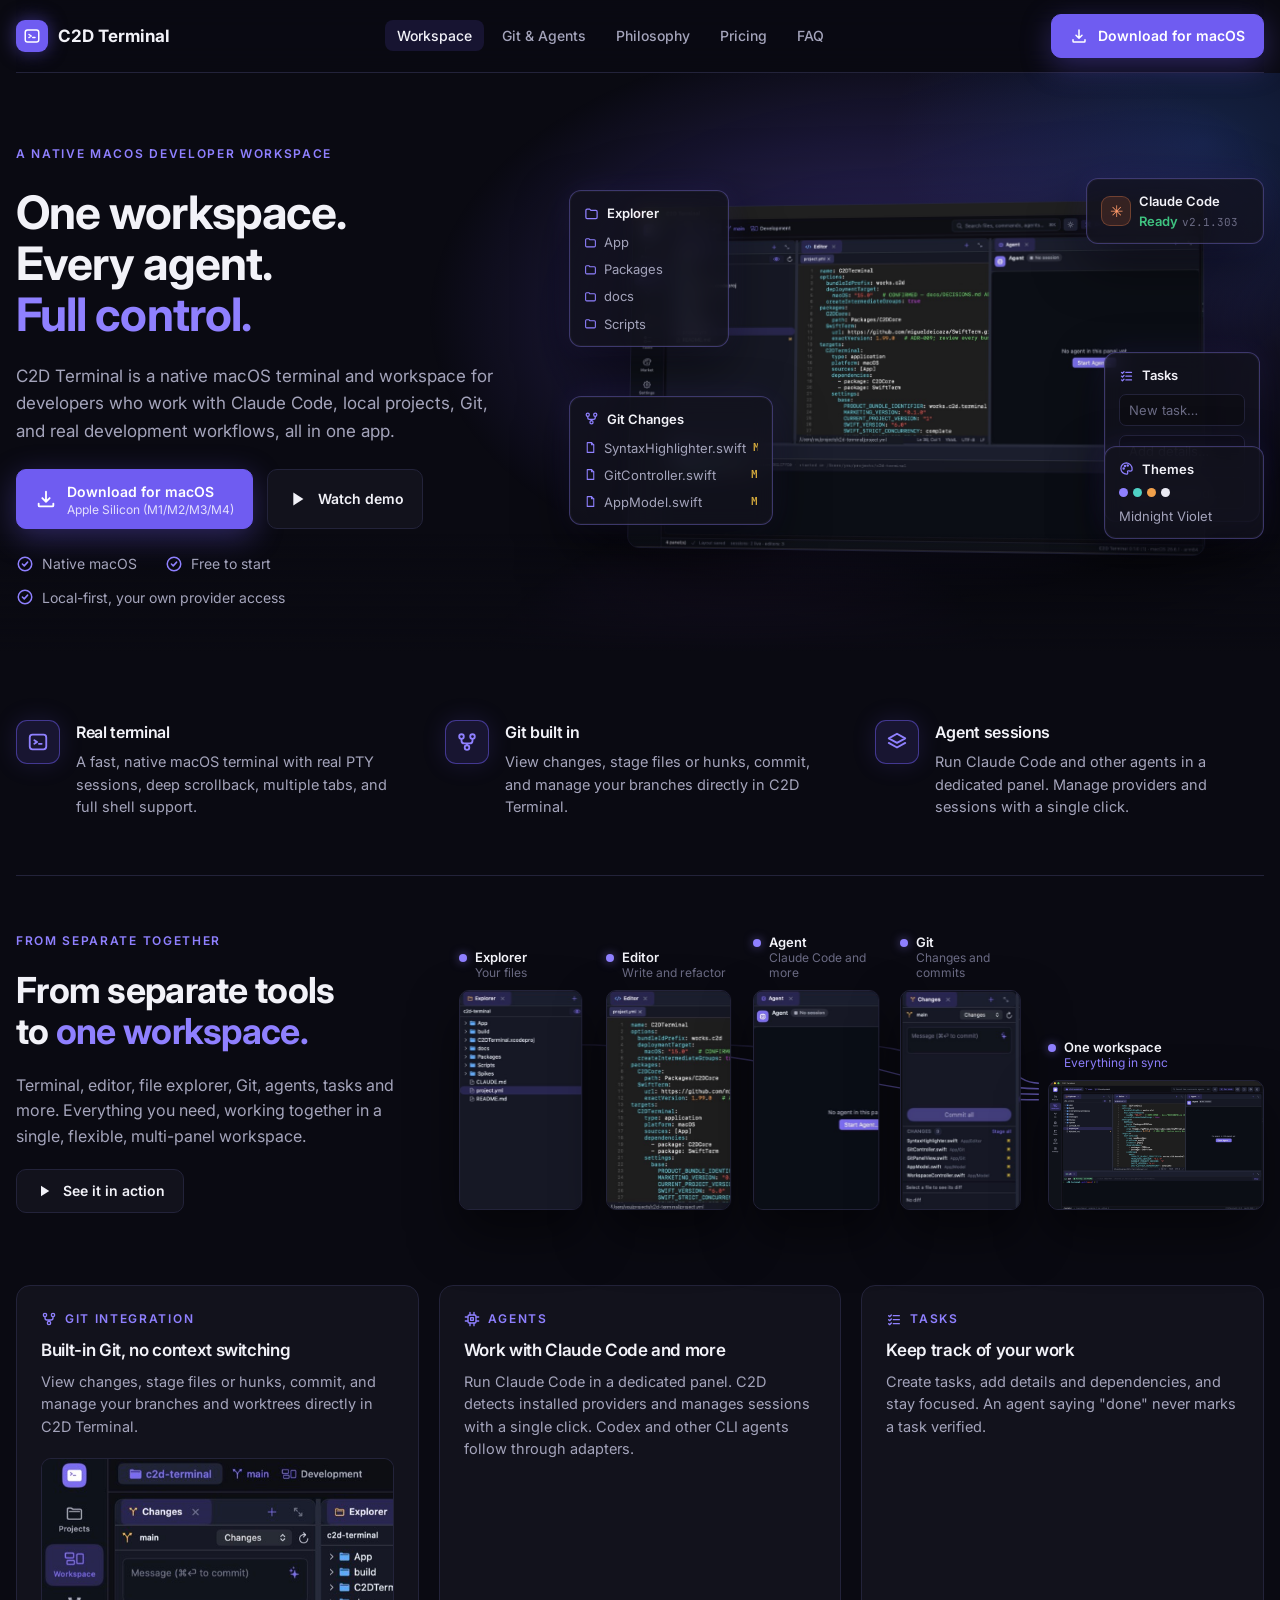
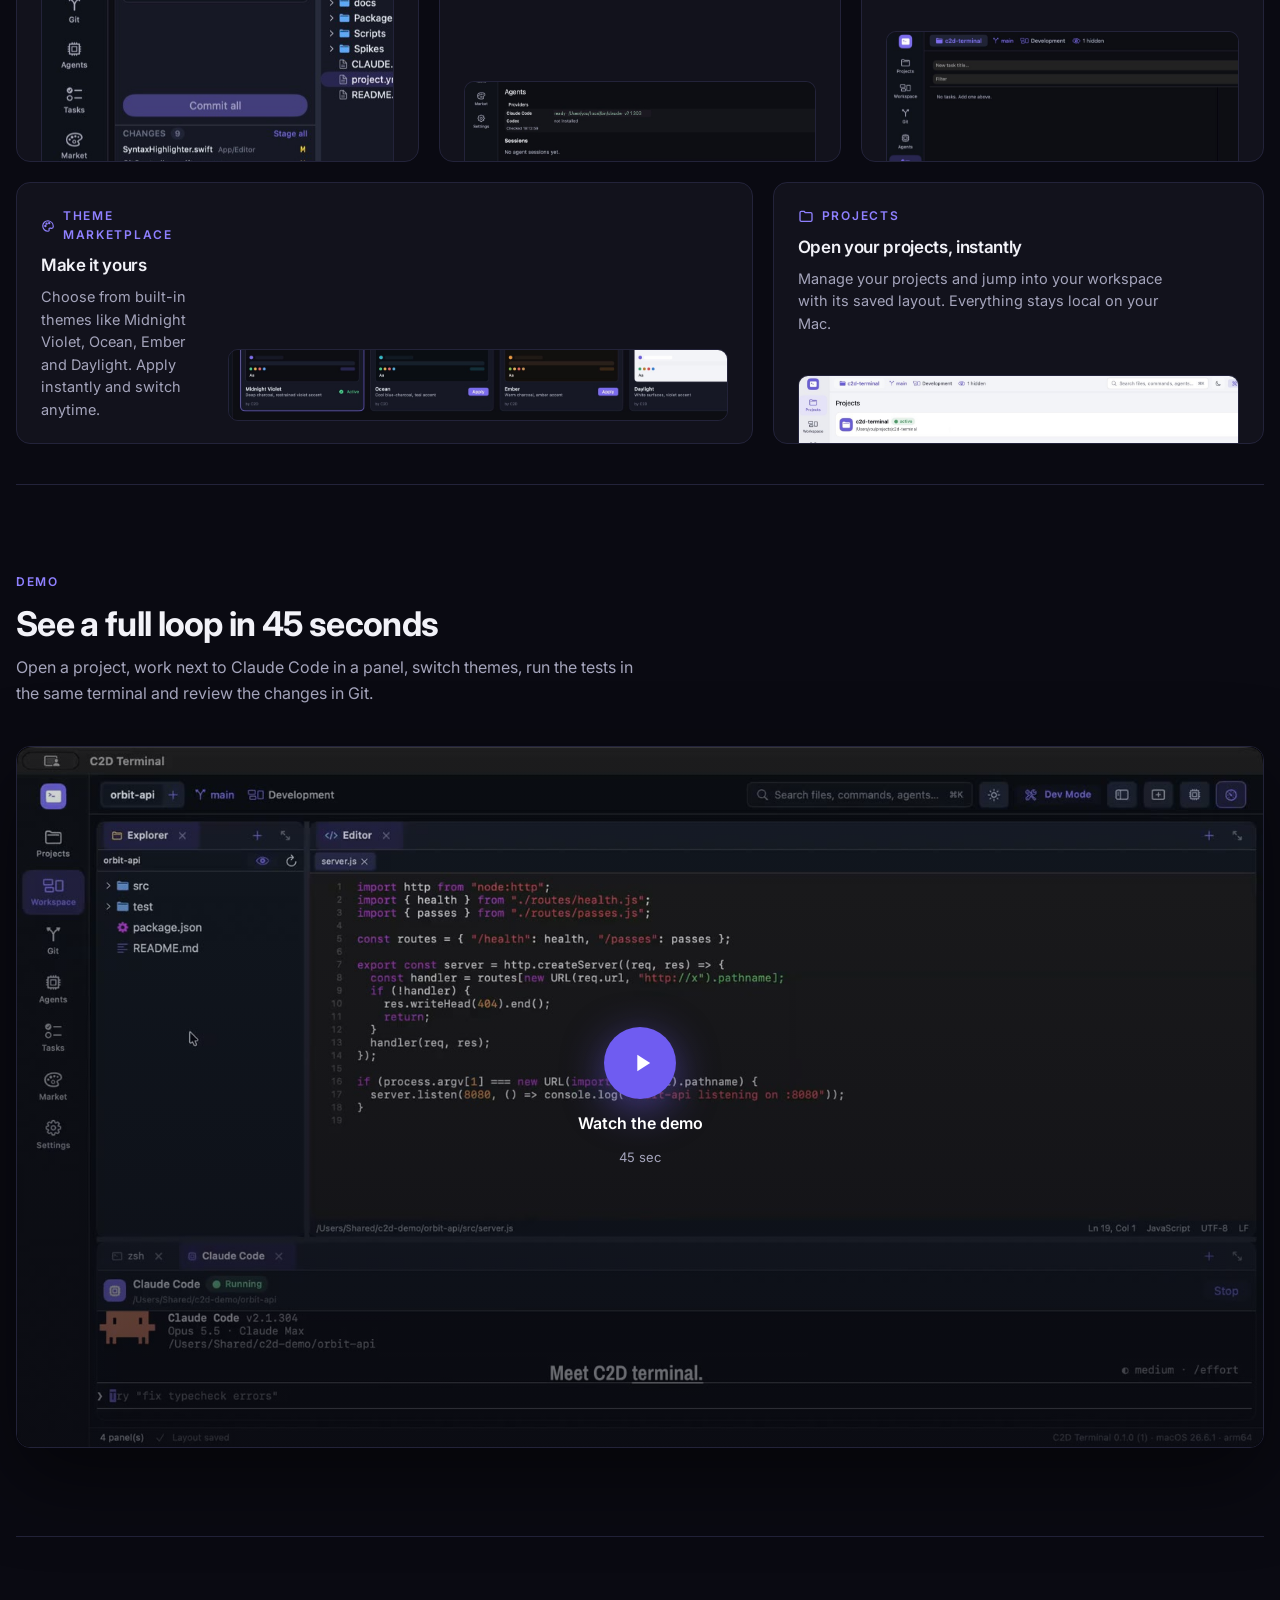
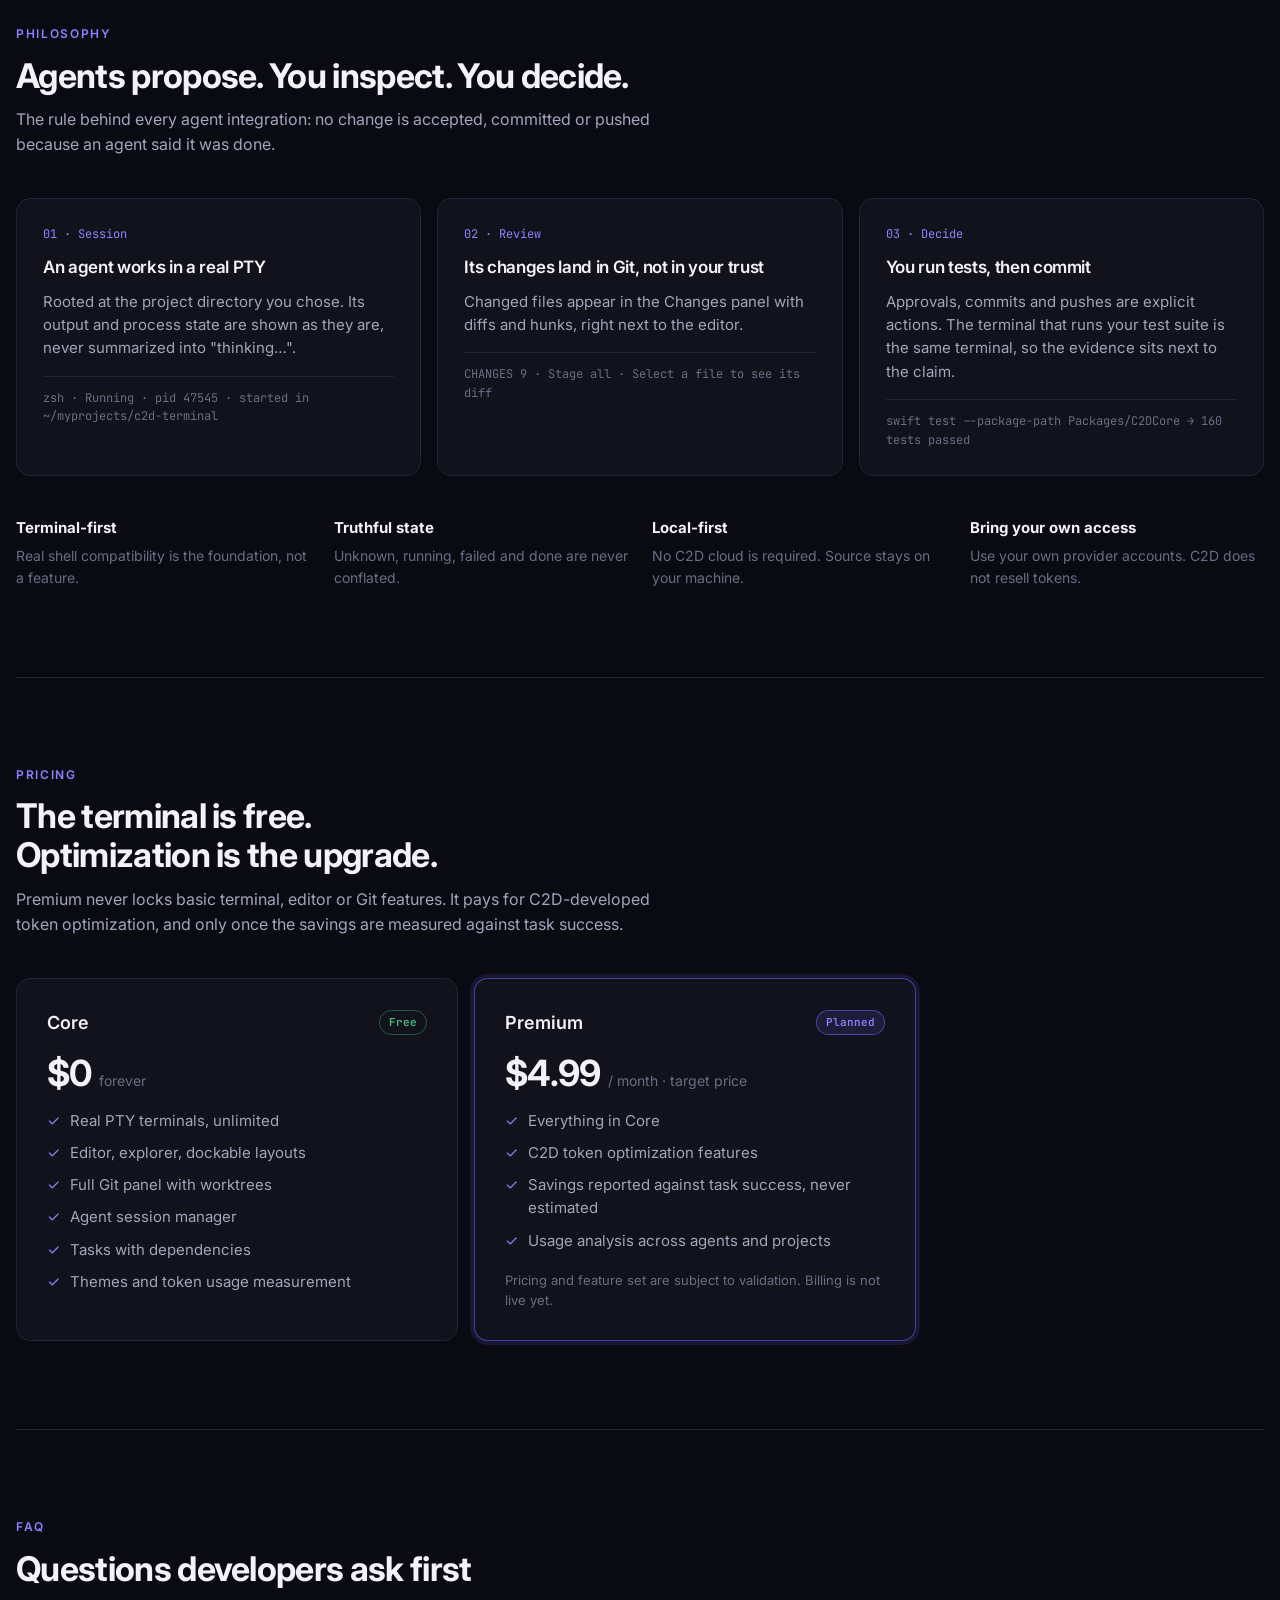
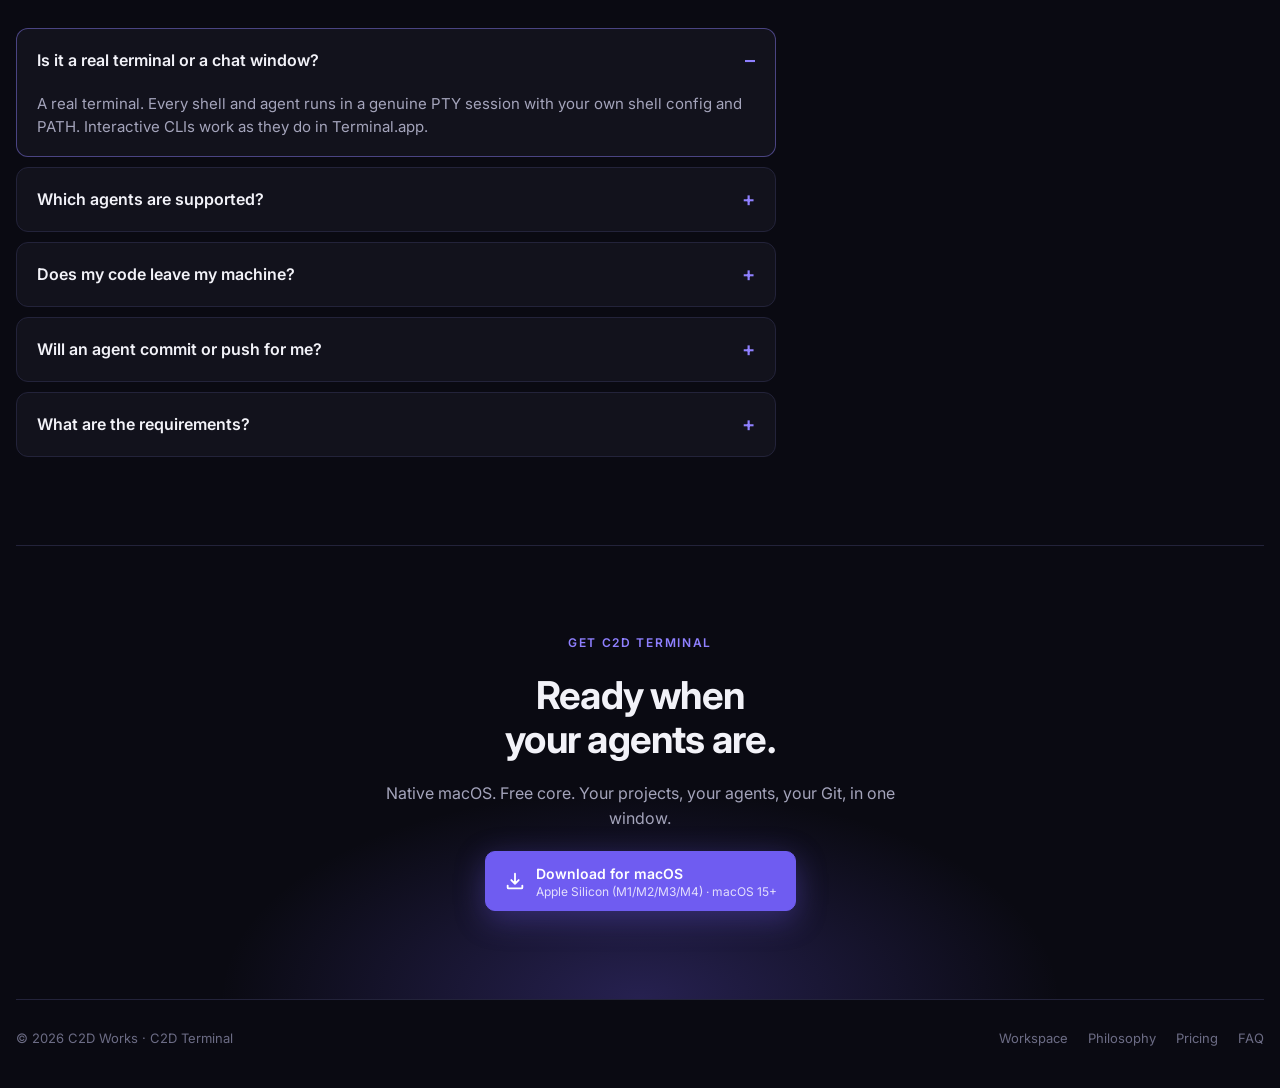
==== Website/index.html @ 659118f1 "feat(git): add VS Code-style change actions, file history and agent column floors - Git panel: colla" ====
<!doctype html>
<html lang="en">
<head>
<meta charset="utf-8">
<meta name="viewport" content="width=device-width,initial-scale=1,viewport-fit=cover">
<meta name="description" content="C2D Terminal is a native macOS terminal and workspace for developers who work with Claude Code, local projects and Git.">
<title>C2D Terminal — Native macOS workspace for Claude Code, Git and real terminals</title>
<link rel="stylesheet" href="https://fonts.googleapis.com/css2?family=Inter:wght@400;500;600;700;800&family=JetBrains+Mono:wght@400;500&display=swap">
<style>
/* Layout: 1280px container; hero = copy left / tilted app window right with floating real-UI panels joined by violet light wires; highlights; "separate tools → one workspace" converge strip; screenshot cards; demo; philosophy; pricing; FAQ. Single dark theme = the app's Midnight Violet. Motion: CSS only + tiny scroll/IO script, all behind prefers-reduced-motion. */
:root{
  --bg:#0a0a12;
  --bg-2:#101019;
  --card:#12121c;
  --line:#23233a;
  --fg:#f2f2f8;
  --fg-2:#a4a4bb;
  --fg-3:#6c6c85;
  --accent:#6f5cf1;
  --accent-2:#8f80ff;
  --accent-soft:rgba(111,92,241,.14);
  --glow:rgba(143,128,255,.55);
  --ok:#3fc380;
  --warn:#e2b53f;
  --font:"Inter","SF Pro Text","Helvetica Neue",Arial,sans-serif;
  --mono:"JetBrains Mono","SF Mono",Menlo,monospace;
  color-scheme:dark;
}
*{box-sizing:border-box}
html{scroll-behavior:smooth}
body{margin:0;background:var(--bg);color:var(--fg);font-family:var(--font);font-size:16px;line-height:1.55;-webkit-font-smoothing:antialiased;overflow-x:hidden}
.wrap{max-width:1280px;margin:0 auto;padding-left:max(16px,env(safe-area-inset-left,0px));padding-right:max(16px,env(safe-area-inset-right,0px))}
a{color:inherit;text-decoration:none}
a:focus-visible,button:focus-visible,summary:focus-visible{outline:2px solid var(--accent-2);outline-offset:3px}
h1,h2,h3{margin:0;text-wrap:balance;letter-spacing:-.02em}
p{margin:0}
img{max-width:100%;display:block;height:auto}
svg{display:block}
.eyebrow{font-size:12px;font-weight:600;letter-spacing:.14em;text-transform:uppercase;color:var(--accent-2)}
.btn{display:inline-flex;align-items:center;gap:10px;padding:10px 18px;border-radius:10px;font-weight:600;font-size:14px;border:1px solid var(--line);background:var(--card);color:var(--fg);cursor:pointer;font-family:inherit;transition:transform .18s ease,box-shadow .18s ease,background .18s ease,border-color .18s ease}
.btn:hover{transform:translateY(-1px);border-color:rgba(111,92,241,.5)}
.btn.primary{background:var(--accent);border-color:var(--accent);color:#fff;box-shadow:0 8px 30px rgba(111,92,241,.35)}
.btn.primary:hover{background:#7b69f5;box-shadow:0 12px 36px rgba(111,92,241,.5)}
.btn svg{width:18px;height:18px}
.btn small{display:block;font-weight:400;font-size:12px;opacity:.8;line-height:1.2}
.btn.big{padding:11px 18px;text-align:left}
.btn.big svg{width:22px;height:22px}

/* nav */
.nav{display:flex;align-items:center;justify-content:space-between;gap:24px;padding-block:14px;border-bottom:1px solid var(--line);position:sticky;top:env(safe-area-inset-top,0px);background:rgba(10,10,18,.78);backdrop-filter:blur(14px);z-index:5}
body::before{content:"";position:fixed;inset:0 0 auto;height:env(safe-area-inset-top,0px);z-index:10;background:var(--bg)}
.brand{display:flex;align-items:center;gap:10px;font-weight:700;font-size:17px}
.brand .mark{width:32px;height:32px;border-radius:9px;background:var(--accent);display:grid;place-items:center;color:#fff;box-shadow:0 0 18px rgba(111,92,241,.5)}
.brand .mark svg{width:18px;height:18px}
.nav ul{list-style:none;margin:0;padding:0;display:flex;gap:6px;color:var(--fg-2);font-size:14px;font-weight:500}
.nav ul a{padding:7px 12px;border-radius:8px;transition:color .18s,background .18s}
.nav ul a:hover{color:var(--fg)}
.nav ul a[aria-current="true"]{color:var(--fg);background:var(--accent-soft)}
@media (max-width:900px){.nav ul{display:none}}

/* hero */
.hero-bg{position:relative;overflow:hidden}
.hero-bg .glow{position:absolute;inset:-10% 0;pointer-events:none;will-change:transform;background:
  radial-gradient(720px 440px at 70% 42%,rgba(111,92,241,.42),transparent 65%),
  radial-gradient(520px 360px at 94% 18%,rgba(60,120,255,.22),transparent 60%),
  radial-gradient(460px 340px at 58% 98%,rgba(150,70,220,.22),transparent 60%)}
.hero-bg .ridge{position:absolute;left:0;right:0;bottom:-2px;height:140px;pointer-events:none;background:linear-gradient(180deg,transparent,var(--bg) 85%)}
.hero{position:relative;display:grid;grid-template-columns:5fr 7fr;gap:56px;align-items:center;padding-block:72px 64px}
.hero-copy{display:grid;gap:24px;min-width:0;position:relative;z-index:2}
.hero h1{font-weight:700;font-size:clamp(34px,3.6vw,52px);line-height:1.1}
.hero h1 span{color:var(--accent-2)}
.hero .lede{font-size:17px;color:var(--fg-2);max-width:50ch;line-height:1.6}
.cta{display:flex;flex-wrap:wrap;gap:14px;align-items:stretch}
.checks{display:flex;flex-wrap:wrap;gap:12px 28px;font-size:14px;color:var(--fg-2)}
.checks span{display:inline-flex;align-items:center;gap:8px}
.checks svg{width:18px;height:18px;color:var(--accent-2)}
.win{border:1px solid var(--line);border-radius:12px;overflow:hidden;background:var(--card);box-shadow:0 40px 100px rgba(0,0,0,.6),0 0 0 1px rgba(255,255,255,.03) inset}

/* hero stage: tilted window + floating panels + wires */
.stage{position:relative;min-width:0;perspective:1500px;padding:28px 64px 28px 52px}
.hero-win{position:relative;z-index:1;transform:rotateY(-7deg) rotateX(3deg);transform-origin:50% 50%;will-change:transform}
.wires{position:absolute;inset:0;width:100%;height:100%;z-index:0;pointer-events:none}
.wires path{fill:none;stroke:url(#wire);stroke-width:1.5;vector-effect:non-scaling-stroke;stroke-linecap:round;opacity:.9}
.wires .dash{stroke:#c9c0ff;stroke-dasharray:4 14;opacity:.9}
.wires circle{fill:var(--accent-2);filter:drop-shadow(0 0 6px var(--glow))}
.fp{position:absolute;z-index:3;border:1px solid rgba(143,128,255,.35);border-radius:12px;background:rgba(18,18,30,.78);backdrop-filter:blur(10px);box-shadow:0 20px 50px rgba(0,0,0,.5),0 0 0 1px rgba(255,255,255,.03) inset,0 0 30px rgba(111,92,241,.12);padding:12px 14px;display:grid;gap:9px;font-size:13px;color:var(--fg-2);min-width:0}
.fp .h{display:flex;align-items:center;gap:8px;color:var(--fg);font-weight:600;font-size:13px}
.fp .h svg{width:15px;height:15px;color:var(--accent-2)}
.fp ul{list-style:none;margin:0;padding:0;display:grid;gap:7px}
.fp li{display:flex;align-items:center;gap:7px;white-space:nowrap;overflow:hidden;text-overflow:ellipsis}
.fp li svg{width:13px;height:13px;color:var(--accent-2);flex:none}
.fp li b{margin-left:auto;color:var(--warn);font-weight:600;font-family:var(--mono);font-size:11px}
.fp .row{display:flex;gap:8px;align-items:center;flex-wrap:wrap}
.fp .ok{color:var(--ok);font-weight:600}
.fp .mono{font-family:var(--mono);font-size:11px;color:var(--fg-3)}
.fp .inp{border:1px solid var(--line);border-radius:7px;padding:5px 9px;color:var(--fg-3);background:rgba(10,10,18,.6)}
.fp .dots{display:flex;gap:5px}.fp .dots i{width:9px;height:9px;border-radius:50%;display:block}
.fp .logo{width:30px;height:30px;border-radius:9px;display:grid;place-items:center;background:rgba(255,120,60,.14);color:#ff9a6b;border:1px solid rgba(255,140,80,.3);font-size:16px}
.fp-explorer{left:0;top:16px;width:160px}
.fp-git{left:0;bottom:54px;width:204px}
.fp-claude{right:0;top:4px;width:178px}
.fp-tasks{right:4px;top:44%;width:156px}
.fp-themes{right:0;bottom:40px;width:160px}
@media (prefers-reduced-motion:no-preference){
  .fp{animation:float 7s ease-in-out infinite}
  .fp-git{animation-duration:8.5s;animation-delay:-2s}.fp-claude{animation-duration:7.5s;animation-delay:-1s}.fp-tasks{animation-duration:9s;animation-delay:-4s}.fp-themes{animation-duration:8s;animation-delay:-3s}
  @keyframes float{0%,100%{transform:translateY(0)}50%{transform:translateY(-7px)}}
  .wires .dash{animation:wire 2.6s linear infinite}
  @keyframes wire{to{stroke-dashoffset:-36}}
  .hero-copy>*{animation:up .6s ease both}.hero-copy>*:nth-child(2){animation-delay:.06s}.hero-copy>*:nth-child(3){animation-delay:.12s}.hero-copy>*:nth-child(4){animation-delay:.18s}.hero-copy>*:nth-child(5){animation-delay:.24s}
  .stage{animation:up .9s .15s ease both}
  @keyframes up{from{opacity:.001;transform:translateY(12px)}to{opacity:1;transform:none}}
}
@media (max-width:1100px){.fp,.wires{display:none}.stage{padding:0}.hero-win{transform:none}}
@media (max-width:960px){.hero{grid-template-columns:1fr;gap:36px}}

/* highlights */
.hl{display:grid;grid-template-columns:repeat(3,1fr);gap:40px;padding-block:48px 56px}
.hl>div{display:grid;grid-template-columns:44px 1fr;gap:16px;align-items:start;min-width:0}
.hl .ic{width:44px;height:44px;border-radius:11px;border:1px solid rgba(111,92,241,.5);background:var(--accent-soft);display:grid;place-items:center;color:var(--accent-2);box-shadow:0 0 24px rgba(111,92,241,.15)}
.hl .ic svg{width:22px;height:22px}
.hl h3{font-size:16px;font-weight:600;margin-bottom:6px}
.hl p{color:var(--fg-2);font-size:14.5px}
@media (max-width:860px){.hl{grid-template-columns:1fr}}

/* converge: separate tools → one workspace */
.conv{position:relative;display:grid;grid-template-columns:4fr 8fr;gap:40px;align-items:center;padding-block:56px 72px;border-top:1px solid var(--line)}
.conv .copy{display:grid;gap:20px;min-width:0}
.conv h2{font-weight:700;font-size:clamp(26px,2.8vw,36px);line-height:1.15}
.conv h2 span{color:var(--accent-2)}
.conv .copy p{color:var(--fg-2);font-size:16px;max-width:44ch;line-height:1.6}
.converge{position:relative;display:grid;grid-template-columns:repeat(4,1fr) 1.7fr;gap:20px;align-items:end;perspective:1400px;min-width:0}
.converge .cw{position:absolute;inset:0;width:100%;height:100%;z-index:0;pointer-events:none}
.converge .cw path{fill:none;stroke:url(#wire2);stroke-width:1.5;vector-effect:non-scaling-stroke;opacity:.7}
.pane{position:relative;z-index:1;display:grid;gap:10px;min-width:0}
.pane .lbl{display:flex;gap:8px;align-items:flex-start;font-size:13px;font-weight:600;line-height:1.25}
.pane .lbl i{width:8px;height:8px;border-radius:50%;background:var(--accent-2);box-shadow:0 0 10px var(--glow);margin-top:5px;flex:none}
.pane .lbl small{display:block;color:var(--fg-3);font-weight:400;font-size:12px}
.pane .img{height:220px;border:1px solid var(--line);border-radius:10px;overflow:hidden;background:var(--bg-2);transform:rotateY(18deg) translateZ(0);transform-origin:left center;box-shadow:0 24px 50px rgba(0,0,0,.5);transition:transform .35s ease,border-color .35s ease}
.pane:nth-child(2) .img{transform:rotateY(14deg)}.pane:nth-child(3) .img{transform:rotateY(10deg)}.pane:nth-child(4) .img{transform:rotateY(6deg)}
.pane:hover .img{transform:rotateY(0);border-color:rgba(143,128,255,.6)}
.pane img{width:100%;height:100%;object-fit:cover;object-position:left top}
.pane.full{z-index:1}
.pane.full .img{height:auto;transform:none;aspect-ratio:1600/962}
.pane.full .lbl{color:var(--fg)}.pane.full .lbl small{color:var(--accent-2)}
@media (max-width:1100px){.converge{grid-template-columns:repeat(2,1fr)}.pane.full{grid-column:1/-1}.pane .img{transform:none}.pane:nth-child(n) .img{transform:none}.converge .cw{display:none}}
@media (max-width:960px){.conv{grid-template-columns:1fr}}

/* cards */
.cards{display:grid;grid-template-columns:repeat(3,1fr);gap:20px}
.cards.two{grid-template-columns:3fr 2fr;margin-top:20px}
.card{border:1px solid var(--line);border-radius:14px;background:var(--card);padding:24px 24px 0;display:grid;grid-template-rows:auto 1fr;gap:20px;overflow:hidden;min-width:0;transition:transform .25s ease,border-color .25s ease,box-shadow .25s ease}
.card:hover{transform:translateY(-4px);border-color:rgba(143,128,255,.55);box-shadow:0 24px 60px rgba(0,0,0,.45),0 0 0 1px rgba(111,92,241,.2),0 0 40px rgba(111,92,241,.12)}
.card .top{display:grid;gap:8px}
.card .eyebrow{display:flex;align-items:center;gap:8px}
.card .eyebrow svg{width:16px;height:16px}
.card h3{font-size:17px;font-weight:600}
.card p{color:var(--fg-2);font-size:14.5px;max-width:44ch}
.card .img{border:1px solid var(--line);border-bottom:0;border-radius:10px 10px 0 0;overflow:hidden;background:var(--bg-2);align-self:end}
.card .img img{width:100%;transition:transform .4s cubic-bezier(.2,.7,.2,1);transform-origin:center top}
.card:hover .img img{transform:scale(1.05)}
.card.themes{grid-template-columns:1fr 3fr;grid-template-rows:auto;align-items:center;padding-bottom:22px}
.card.themes .img{border-bottom:1px solid var(--line);border-radius:10px}
@media (max-width:960px){.cards,.cards.two{grid-template-columns:1fr}.card.themes{grid-template-columns:1fr}}

section{padding-block:40px}
.sec{padding-block:88px;border-top:1px solid var(--line)}
.head{display:grid;gap:12px;max-width:640px;margin-bottom:40px}
.head h2{font-weight:700;font-size:clamp(26px,2.8vw,34px);line-height:1.15}
.head p{color:var(--fg-2);font-size:16px;line-height:1.6}

/* demo */
.demo{position:relative;border-radius:14px;overflow:hidden;border:1px solid var(--line);background:#000;aspect-ratio:16/9;max-width:100%;box-shadow:0 30px 80px rgba(0,0,0,.5)}
.demo video{width:100%;height:100%;object-fit:cover;display:block}
.demo .play{position:absolute;inset:0;display:grid;place-content:center;justify-items:center;gap:12px;background:linear-gradient(180deg,rgba(10,10,18,.15),rgba(10,10,18,.65));color:#fff;font-weight:600;cursor:default}
.demo .play i{width:72px;height:72px;border-radius:50%;background:var(--accent);display:grid;place-items:center;box-shadow:0 10px 40px rgba(111,92,241,.5);transition:transform .2s}
.demo .play:hover i{transform:scale(1.06)}
.demo .play svg{width:28px;height:28px;margin-left:4px}
.demo .play[hidden]{display:none}
.demo .play small{font-weight:400;color:var(--fg-2);font-size:13px}

/* philosophy */
.flow{display:grid;grid-template-columns:repeat(3,1fr);gap:16px}
.step{border:1px solid var(--line);border-radius:14px;background:var(--card);padding:26px;display:grid;gap:10px;align-content:start;transition:transform .25s ease,border-color .25s ease}
.step:hover{transform:translateY(-3px);border-color:rgba(143,128,255,.5)}
.step .no{font-family:var(--mono);font-size:12px;color:var(--accent-2)}
.step h3{font-size:17px;font-weight:600}
.step p{color:var(--fg-2);font-size:15px}
.step code{font-family:var(--mono);font-size:12px;color:var(--fg-3);white-space:normal;border-top:1px solid var(--line);padding-top:12px;margin-top:6px}
@media (max-width:860px){.flow{grid-template-columns:1fr}}
.principles{display:grid;grid-template-columns:repeat(4,1fr);gap:24px;margin-top:40px}
.principles div{display:grid;gap:6px}
.principles b{font-size:15px}
.principles p{color:var(--fg-3);font-size:14px}
@media (max-width:860px){.principles{grid-template-columns:repeat(2,1fr)}}

/* pricing */
.plans{display:grid;grid-template-columns:1fr 1fr;gap:16px;max-width:900px}
.plan{border:1px solid var(--line);border-radius:14px;padding:30px;display:grid;gap:18px;align-content:start;background:var(--card);transition:transform .25s ease,box-shadow .25s ease,border-color .25s ease}
.plan:hover{transform:translateY(-4px);border-color:rgba(143,128,255,.55)}
.plan.premium{border-color:rgba(111,92,241,.6);box-shadow:0 0 0 4px var(--accent-soft)}
.plan .name{display:flex;justify-content:space-between;align-items:center;font-weight:600;font-size:18px}
.pill{font-family:var(--mono);font-size:11px;padding:3px 9px;border-radius:999px;border:1px solid var(--line);color:var(--fg-2)}
.pill.ok{color:var(--ok);border-color:rgba(63,195,128,.4)}
.pill.acc{color:var(--accent-2);border-color:rgba(111,92,241,.6);background:var(--accent-soft)}
.plan .price{font-weight:700;font-size:36px;line-height:1;letter-spacing:-.02em}
.plan .price small{font-weight:400;font-size:14px;color:var(--fg-3);letter-spacing:0}
.plan ul{margin:0;padding:0;list-style:none;display:grid;gap:9px;color:var(--fg-2);font-size:15px}
.plan li{display:flex;gap:10px}.plan li::before{content:"✓";color:var(--accent-2);flex:none}
.plan .fine{font-size:13px;color:var(--fg-3)}
@media (max-width:680px){.plans{grid-template-columns:1fr}}

/* faq */
.faq{max-width:760px;display:grid;gap:10px}
details{border:1px solid var(--line);border-radius:12px;background:var(--card);padding:0 20px;transition:border-color .2s}
details[open],details:hover{border-color:rgba(143,128,255,.45)}
summary{cursor:pointer;list-style:none;padding-block:16px;font-weight:600;display:flex;justify-content:space-between;gap:16px;align-items:center}
summary::-webkit-details-marker{display:none}
summary::after{content:"+";color:var(--accent-2);font-size:20px;flex:none}
details[open] summary::after{content:"–"}
details p{color:var(--fg-2);padding-bottom:18px;font-size:15px}

/* final + footer */
.final{position:relative;padding-block:88px;border-top:1px solid var(--line);display:grid;gap:20px;justify-items:center;text-align:center;overflow:hidden}
.final::before{content:"";position:absolute;inset:0;pointer-events:none;background:radial-gradient(600px 300px at 50% 100%,rgba(111,92,241,.28),transparent 70%)}
.final>*{position:relative}
.final h2{font-weight:700;font-size:clamp(28px,3vw,40px);line-height:1.15;max-width:18ch}
.final p{color:var(--fg-2);max-width:54ch}
footer{border-top:1px solid var(--line);padding-block:28px 40px;display:flex;flex-wrap:wrap;gap:12px 32px;justify-content:space-between;color:var(--fg-3);font-size:13px}
footer ul{list-style:none;margin:0;padding:0;display:flex;gap:20px}

/* scroll reveal (applied by script only when motion is allowed and the element starts below the fold) */
.pre{opacity:0;transform:translateY(18px)}
.in{opacity:1;transform:none;transition:opacity .7s ease,transform .7s cubic-bezier(.2,.7,.2,1)}
</style>
</head>
<body>

<svg width="0" height="0" style="position:absolute" aria-hidden="true">
  <defs>
    <linearGradient id="wire" x1="0" y1="0" x2="1" y2="0"><stop offset="0" stop-color="#8f80ff" stop-opacity="0"/><stop offset=".5" stop-color="#8f80ff"/><stop offset="1" stop-color="#5ac8ff" stop-opacity=".6"/></linearGradient>
    <linearGradient id="wire2" x1="0" y1="0" x2="1" y2="0"><stop offset="0" stop-color="#8f80ff" stop-opacity=".1"/><stop offset="1" stop-color="#8f80ff"/></linearGradient>
  </defs>
  <symbol id="i-term" viewBox="0 0 24 24" fill="none" stroke="currentColor" stroke-width="2" stroke-linecap="round" stroke-linejoin="round"><rect x="3" y="4" width="18" height="16" rx="3"/><path d="m8 10 3 2-3 2M13 14h3"/></symbol>
  <symbol id="i-dl" viewBox="0 0 24 24" fill="none" stroke="currentColor" stroke-width="2" stroke-linecap="round" stroke-linejoin="round"><path d="M12 4v11m0 0 4-4m-4 4-4-4M4 17v2a1 1 0 0 0 1 1h14a1 1 0 0 0 1-1v-2"/></symbol>
  <symbol id="i-play" viewBox="0 0 24 24" fill="currentColor"><path d="M8 5v14l11-7z"/></symbol>
  <symbol id="i-check" viewBox="0 0 24 24" fill="none" stroke="currentColor" stroke-width="2" stroke-linecap="round" stroke-linejoin="round"><circle cx="12" cy="12" r="9"/><path d="m8.5 12 2.5 2.5 4.5-5"/></symbol>
  <symbol id="i-layers" viewBox="0 0 24 24" fill="none" stroke="currentColor" stroke-width="2" stroke-linecap="round" stroke-linejoin="round"><path d="m12 3 9 5-9 5-9-5z"/><path d="m3 13 9 5 9-5"/></symbol>
  <symbol id="i-lock" viewBox="0 0 24 24" fill="none" stroke="currentColor" stroke-width="2" stroke-linecap="round" stroke-linejoin="round"><rect x="5" y="11" width="14" height="10" rx="2"/><path d="M8 11V8a4 4 0 0 1 8 0v3"/></symbol>
  <symbol id="i-git" viewBox="0 0 24 24" fill="none" stroke="currentColor" stroke-width="2" stroke-linecap="round" stroke-linejoin="round"><circle cx="6" cy="6" r="2.5"/><circle cx="18" cy="6" r="2.5"/><circle cx="12" cy="18" r="2.5"/><path d="M6 8.5v2a3 3 0 0 0 3 3h6a3 3 0 0 0 3-3v-2M12 13.5v2"/></symbol>
  <symbol id="i-cpu" viewBox="0 0 24 24" fill="none" stroke="currentColor" stroke-width="2" stroke-linecap="round" stroke-linejoin="round"><rect x="6" y="6" width="12" height="12" rx="2"/><rect x="10" y="10" width="4" height="4"/><path d="M9 2v4M15 2v4M9 18v4M15 18v4M2 9h4M2 15h4M18 9h4M18 15h4"/></symbol>
  <symbol id="i-task" viewBox="0 0 24 24" fill="none" stroke="currentColor" stroke-width="2" stroke-linecap="round" stroke-linejoin="round"><path d="m4 7 1.5 1.5L8 6M4 13l1.5 1.5L8 12M4 19l1.5 1.5L8 18M11 7h9M11 13h9M11 19h9"/></symbol>
  <symbol id="i-palette" viewBox="0 0 24 24" fill="none" stroke="currentColor" stroke-width="2" stroke-linecap="round" stroke-linejoin="round"><path d="M12 3a9 9 0 0 0 0 18c1.5 0 2-1 2-2s-1-2 0-3 2 0 4 0a3 3 0 0 0 3-3 10 10 0 0 0-9-10z"/><circle cx="7.5" cy="12" r="1"/><circle cx="9.5" cy="8" r="1"/><circle cx="14" cy="7" r="1"/></symbol>
  <symbol id="i-folder" viewBox="0 0 24 24" fill="none" stroke="currentColor" stroke-width="2" stroke-linecap="round" stroke-linejoin="round"><path d="M3 7a2 2 0 0 1 2-2h4l2 2h8a2 2 0 0 1 2 2v9a2 2 0 0 1-2 2H5a2 2 0 0 1-2-2z"/></symbol>
  <symbol id="i-file" viewBox="0 0 24 24" fill="none" stroke="currentColor" stroke-width="2" stroke-linecap="round" stroke-linejoin="round"><path d="M6 3h8l4 4v14H6z"/><path d="M14 3v4h4"/></symbol>
</svg>

<div class="wrap">
<nav class="nav">
  <a class="brand" href="#top"><span class="mark"><svg><use href="#i-term"/></svg></span>C2D Terminal</a>
  <ul id="menu">
    <li><a href="#workspace">Workspace</a></li>
    <li><a href="#git">Git &amp; Agents</a></li>
    <li><a href="#philosophy">Philosophy</a></li>
    <li><a href="#pricing">Pricing</a></li>
    <li><a href="#faq">FAQ</a></li>
  </ul>
  <a class="btn primary" href="#download"><svg><use href="#i-dl"/></svg>Download for macOS</a>
</nav>
</div>

<div class="hero-bg" id="top">
<div class="glow" id="glow"></div>
<div class="wrap">
<header class="hero">
  <div class="hero-copy">
    <span class="eyebrow">A native macOS developer workspace</span>
    <h1>One workspace.<br>Every agent.<br><span>Full control.</span></h1>
    <p class="lede">C2D Terminal is a native macOS terminal and workspace for developers who work with Claude Code, local projects, Git, and real development workflows, all in one app.</p>
    <div class="cta">
      <a class="btn primary big" href="#download"><svg><use href="#i-dl"/></svg><span>Download for macOS<small>Apple Silicon (M1/M2/M3/M4)</small></span></a>
      <a class="btn big" href="#demo"><svg><use href="#i-play"/></svg>Watch demo</a>
    </div>
    <div class="checks">
      <span><svg><use href="#i-check"/></svg>Native macOS</span>
      <span><svg><use href="#i-check"/></svg>Free to start</span>
      <span><svg><use href="#i-check"/></svg>Local-first, your own provider access</span>
    </div>
  </div>

  <div class="stage" id="workspace">
    <svg class="wires" viewBox="0 0 100 100" preserveAspectRatio="none" aria-hidden="true">
      <path d="M14 22 C 20 26, 24 30, 30 34"/><path class="dash" d="M14 22 C 20 26, 24 30, 30 34"/>
      <path d="M16 78 C 22 74, 26 70, 32 66"/><path class="dash" d="M16 78 C 22 74, 26 70, 32 66"/>
      <path d="M70 30 C 76 26, 80 22, 86 18"/><path class="dash" d="M70 30 C 76 26, 80 22, 86 18"/>
      <path d="M72 52 C 78 52, 82 52, 88 52"/><path class="dash" d="M72 52 C 78 52, 82 52, 88 52"/>
      <path d="M70 72 C 76 76, 80 80, 86 84"/><path class="dash" d="M70 72 C 76 76, 80 80, 86 84"/>
      <circle cx="30" cy="34" r=".6"/><circle cx="32" cy="66" r=".6"/><circle cx="70" cy="30" r=".6"/><circle cx="72" cy="52" r=".6"/><circle cx="70" cy="72" r=".6"/>
    </svg>
    <div class="win hero-win" id="hero-win"><img src="shots/shot1.jpg" width="1600" height="962" alt="C2D Terminal workspace: navigation rail, Explorer, Editor, Agent panel and a running zsh terminal"></div>

    <div class="fp fp-explorer" aria-hidden="true"><div class="h"><svg><use href="#i-folder"/></svg>Explorer</div><ul><li><svg><use href="#i-folder"/></svg>App</li><li><svg><use href="#i-folder"/></svg>Packages</li><li><svg><use href="#i-folder"/></svg>docs</li><li><svg><use href="#i-folder"/></svg>Scripts</li></ul></div>
    <div class="fp fp-git" aria-hidden="true"><div class="h"><svg><use href="#i-git"/></svg>Git Changes</div><ul><li><svg><use href="#i-file"/></svg>SyntaxHighlighter.swift<b>M</b></li><li><svg><use href="#i-file"/></svg>GitController.swift<b>M</b></li><li><svg><use href="#i-file"/></svg>AppModel.swift<b>M</b></li></ul></div>
    <div class="fp fp-claude" aria-hidden="true"><div class="row"><span class="logo">✳</span><div><div class="h">Claude Code</div><div><span class="ok">Ready</span> <span class="mono">v2.1.303</span></div></div></div></div>
    <div class="fp fp-tasks" aria-hidden="true"><div class="h"><svg><use href="#i-task"/></svg>Tasks</div><div class="inp">New task…</div><div class="inp">Add details…</div><div class="inp">Stay focused…</div></div>
    <div class="fp fp-themes" aria-hidden="true"><div class="h"><svg><use href="#i-palette"/></svg>Themes</div><div class="dots"><i style="background:#8f80ff"></i><i style="background:#4fd1c5"></i><i style="background:#f0a04b"></i><i style="background:#e9e9f2"></i></div><div>Midnight Violet</div></div>
  </div>
</header>
</div>
<div class="ridge"></div>
</div>

<div class="wrap">
<div class="hl">
  <div class="rv"><span class="ic"><svg><use href="#i-term"/></svg></span><div><h3>Real terminal</h3><p>A fast, native macOS terminal with real PTY sessions, deep scrollback, multiple tabs, and full shell support.</p></div></div>
  <div class="rv"><span class="ic"><svg><use href="#i-git"/></svg></span><div><h3>Git built in</h3><p>View changes, stage files or hunks, commit, and manage your branches directly in C2D Terminal.</p></div></div>
  <div class="rv"><span class="ic"><svg><use href="#i-layers"/></svg></span><div><h3>Agent sessions</h3><p>Run Claude Code and other agents in a dedicated panel. Manage providers and sessions with a single click.</p></div></div>
</div>

<section class="conv" id="one">
  <div class="copy rv">
    <span class="eyebrow">From separate together</span>
    <h2>From separate tools to <span>one workspace.</span></h2>
    <p>Terminal, editor, file explorer, Git, agents, tasks and more. Everything you need, working together in a single, flexible, multi-panel workspace.</p>
    <div class="cta"><a class="btn" href="#demo"><svg><use href="#i-play"/></svg>See it in action</a></div>
  </div>
  <div class="converge rv">
    <svg class="cw" viewBox="0 0 100 100" preserveAspectRatio="none" aria-hidden="true">
      <path d="M12 40 C 40 40, 50 60, 72 60"/><path d="M30 40 C 50 40, 55 58, 72 58"/><path d="M48 40 C 60 40, 62 56, 72 56"/><path d="M62 40 C 68 40, 68 54, 72 54"/>
    </svg>
    <div class="pane"><div class="lbl"><i></i><span>Explorer<small>Your files</small></span></div><div class="img"><img src="shots/p-explorer.jpg" width="370" height="565" alt="Explorer panel with the project tree"></div></div>
    <div class="pane"><div class="lbl"><i></i><span>Editor<small>Write and refactor</small></span></div><div class="img"><img src="shots/p-editor.jpg" width="538" height="565" alt="Editor panel showing project.yml"></div></div>
    <div class="pane"><div class="lbl"><i></i><span>Agent<small>Claude Code and more</small></span></div><div class="img"><img src="shots/p-agent.jpg" width="565" height="565" alt="Agent panel with Start Agent button"></div></div>
    <div class="pane"><div class="lbl"><i></i><span>Git<small>Changes and commits</small></span></div><div class="img"><img src="shots/p-git.jpg" width="300" height="560" alt="Changes panel with nine modified files"></div></div>
    <div class="pane full"><div class="lbl"><i></i><span>One workspace<small>Everything in sync</small></span></div><div class="img win"><img src="shots/shot1.jpg" width="1600" height="962" alt="The full C2D Terminal workspace with all panels docked"></div></div>
  </div>
</section>

<section id="git" style="padding-top:0">
<div class="cards">
  <div class="card rv">
    <div class="top"><span class="eyebrow"><svg><use href="#i-git"/></svg>Git integration</span><h3>Built-in Git, no context switching</h3><p>View changes, stage files or hunks, commit, and manage your branches and worktrees directly in C2D Terminal.</p></div>
    <div class="img"><img src="shots/card-git.jpg" width="500" height="430" alt="Changes panel with a commit message field, Commit all button and the list of modified files"></div>
  </div>
  <div class="card rv">
    <div class="top"><span class="eyebrow"><svg><use href="#i-cpu"/></svg>Agents</span><h3>Work with Claude Code and more</h3><p>Run Claude Code in a dedicated panel. C2D detects installed providers and manages sessions with a single click. Codex and other CLI agents follow through adapters.</p></div>
    <div class="img"><img src="shots/card-agents.jpg" width="1000" height="225" alt="Agents screen: Claude Code ready with path and version, Codex not installed, no sessions yet"></div>
  </div>
  <div class="card rv">
    <div class="top"><span class="eyebrow"><svg><use href="#i-task"/></svg>Tasks</span><h3>Keep track of your work</h3><p>Create tasks, add details and dependencies, and stay focused. An agent saying "done" never marks a task verified.</p></div>
    <div class="img"><img src="shots/card-tasks.jpg" width="900" height="330" alt="Tasks screen with new task field, filter and empty list"></div>
  </div>
</div>
<div class="cards two">
  <div class="card themes rv">
    <div class="top"><span class="eyebrow"><svg><use href="#i-palette"/></svg>Theme marketplace</span><h3>Make it yours</h3><p>Choose from built-in themes like Midnight Violet, Ocean, Ember and Daylight. Apply instantly and switch anytime.</p></div>
    <div class="img"><img src="shots/card-themes.jpg" width="1420" height="200" alt="Four theme cards: Midnight Violet active, Ocean, Ember and Daylight"></div>
  </div>
  <div class="card rv">
    <div class="top"><span class="eyebrow"><svg><use href="#i-folder"/></svg>Projects</span><h3>Open your projects, instantly</h3><p>Manage your projects and jump into your workspace with its saved layout. Everything stays local on your Mac.</p></div>
    <div class="img"><img src="shots/card-projects.jpg" width="1300" height="200" alt="Projects screen in the light Daylight theme with one active project"></div>
  </div>
</div>
</section>

<section class="sec" id="demo">
  <div class="head rv"><span class="eyebrow">Demo</span><h2>See a full loop in 45 seconds</h2><p>Open a project, work next to Claude Code in a panel, switch themes, run the tests in the same terminal and review the changes in Git.</p></div>
  <div class="demo rv">
    <video id="demo-video" poster="shots/demo-poster.jpg" preload="none" playsinline><source src="demo.mp4" type="video/mp4"></video>
    <div class="play" id="demo-overlay"><i><svg><use href="#i-play"/></svg></i><span>Watch the demo</span><small>Video coming soon</small></div>
  </div>
</section>

<section class="sec" id="philosophy">
  <div class="head rv"><span class="eyebrow">Philosophy</span><h2>Agents propose. You inspect. You decide.</h2><p>The rule behind every agent integration: no change is accepted, committed or pushed because an agent said it was done.</p></div>
  <div class="flow">
    <div class="step rv"><span class="no">01 · Session</span><h3>An agent works in a real PTY</h3><p>Rooted at the project directory you chose. Its output and process state are shown as they are, never summarized into "thinking…".</p><code>zsh · Running · pid 47545 · started in ~/myprojects/c2d-terminal</code></div>
    <div class="step rv"><span class="no">02 · Review</span><h3>Its changes land in Git, not in your trust</h3><p>Changed files appear in the Changes panel with diffs and hunks, right next to the editor.</p><code>CHANGES 9 · Stage all · Select a file to see its diff</code></div>
    <div class="step rv"><span class="no">03 · Decide</span><h3>You run tests, then commit</h3><p>Approvals, commits and pushes are explicit actions. The terminal that runs your test suite is the same terminal, so the evidence sits next to the claim.</p><code>swift test --package-path Packages/C2DCore → 160 tests passed</code></div>
  </div>
  <div class="principles rv">
    <div><b>Terminal-first</b><p>Real shell compatibility is the foundation, not a feature.</p></div>
    <div><b>Truthful state</b><p>Unknown, running, failed and done are never conflated.</p></div>
    <div><b>Local-first</b><p>No C2D cloud is required. Source stays on your machine.</p></div>
    <div><b>Bring your own access</b><p>Use your own provider accounts. C2D does not resell tokens.</p></div>
  </div>
</section>

<section class="sec" id="pricing">
  <div class="head rv"><span class="eyebrow">Pricing</span><h2>The terminal is free. Optimization is the upgrade.</h2><p>Premium never locks basic terminal, editor or Git features. It pays for C2D-developed token optimization, and only once the savings are measured against task success.</p></div>
  <div class="plans">
    <div class="plan rv">
      <div class="name"><span>Core</span><span class="pill ok">Free</span></div>
      <div class="price">$0 <small>forever</small></div>
      <ul><li>Real PTY terminals, unlimited</li><li>Editor, explorer, dockable layouts</li><li>Full Git panel with worktrees</li><li>Agent session manager</li><li>Tasks with dependencies</li><li>Themes and token usage measurement</li></ul>
    </div>
    <div class="plan premium rv">
      <div class="name"><span>Premium</span><span class="pill acc">Planned</span></div>
      <div class="price">$4.99 <small>/ month · target price</small></div>
      <ul><li>Everything in Core</li><li>C2D token optimization features</li><li>Savings reported against task success, never estimated</li><li>Usage analysis across agents and projects</li></ul>
      <p class="fine">Pricing and feature set are subject to validation. Billing is not live yet.</p>
    </div>
  </div>
</section>

<section class="sec" id="faq">
  <div class="head rv"><span class="eyebrow">FAQ</span><h2>Questions developers ask first</h2></div>
  <div class="faq rv">
    <details open><summary>Is it a real terminal or a chat window?</summary><p>A real terminal. Every shell and agent runs in a genuine PTY session with your own shell config and PATH. Interactive CLIs work as they do in Terminal.app.</p></details>
    <details><summary>Which agents are supported?</summary><p>Claude Code today. C2D detects the installed binary and version and runs it in a session it owns. OpenAI Codex and other CLI agents follow through adapters; C2D never pretends they share one API.</p></details>
    <details><summary>Does my code leave my machine?</summary><p>Not to C2D. Core development needs no C2D cloud service. Agents talk to the provider you configured with your own access, and you are responsible for those charges.</p></details>
    <details><summary>Will an agent commit or push for me?</summary><p>No. Commits, pushes, pulls and discards are explicit actions in the Git panel. An agent finishing a task never changes your repository state on its own.</p></details>
    <details><summary>What are the requirements?</summary><p>macOS 15 or later. Built in Swift with SwiftUI and AppKit. Signed and notarized builds outside the Mac App Store are planned.</p></details>
  </div>
</section>

<section class="final" id="download">
  <span class="eyebrow">Get C2D Terminal</span>
  <h2>Ready when your agents are.</h2>
  <p>Native macOS. Free core. Your projects, your agents, your Git, in one window.</p>
  <div class="cta"><a class="btn primary big" href="#download"><svg><use href="#i-dl"/></svg><span>Download for macOS<small>Apple Silicon (M1/M2/M3/M4) · macOS 15+</small></span></a></div>
</section>

<footer>
  <span>© 2026 C2D Works · C2D Terminal</span>
  <ul><li><a href="#workspace">Workspace</a></li><li><a href="#philosophy">Philosophy</a></li><li><a href="#pricing">Pricing</a></li><li><a href="#faq">FAQ</a></li></ul>
</footer>
</div>

<script>
(function(){
  var reduce=matchMedia('(prefers-reduced-motion: reduce)').matches;
  var narrow=matchMedia('(max-width: 1100px)').matches;

  // Demo video: #demo-video has a <source>, so the overlay then becomes a play button.
  var v=document.getElementById('demo-video'),o=document.getElementById('demo-overlay');
  if(v&&o){
    var has=!!(v.currentSrc||v.querySelector('source')||v.getAttribute('src'));
    if(has){o.querySelector('small').textContent='45 sec';o.style.cursor='pointer';
      o.addEventListener('click',function(){v.play().catch(function(){})});
      v.addEventListener('play',function(){o.hidden=true;v.controls=true});
      v.addEventListener('ended',function(){o.hidden=false;v.controls=false;v.load()});}
  }

  // Nav active state
  var links=[].slice.call(document.querySelectorAll('#menu a'));
  var secs=links.map(function(a){return document.querySelector(a.getAttribute('href'))}).filter(Boolean);
  if('IntersectionObserver' in window&&secs.length){
    var nav=new IntersectionObserver(function(es){es.forEach(function(e){if(!e.isIntersecting)return;
      links.forEach(function(a){a.setAttribute('aria-current',a.getAttribute('href')==='#'+e.target.id?'true':'false')})})},{rootMargin:'-40% 0px -55% 0px'});
    secs.forEach(function(s){nav.observe(s)});
  }

  if(reduce)return;

  // Scroll reveal: only for elements that start below the fold, so the first frame is complete.
  if('IntersectionObserver' in window){
    var io=new IntersectionObserver(function(es){es.forEach(function(e){if(e.isIntersecting){e.target.classList.remove('pre');e.target.classList.add('in');io.unobserve(e.target)}})},{rootMargin:'0px 0px -8% 0px'});
    [].forEach.call(document.querySelectorAll('.rv'),function(el){
      if(el.getBoundingClientRect().top>innerHeight){el.classList.add('pre');io.observe(el)}
    });
  }

  // Hero: window flattens as you scroll; glow drifts slightly (parallax). Skipped on narrow screens.
  var win=document.getElementById('hero-win'),glow=document.getElementById('glow'),ticking=false;
  function frame(){
    ticking=false;var y=scrollY;
    if(!narrow&&win){var t=Math.min(1,y/420);win.style.transform='rotateY('+(-7*(1-t))+'deg) rotateX('+(3*(1-t))+'deg)';}
    if(glow){glow.style.transform='translateY('+(y*0.12)+'px)';}
  }
  addEventListener('scroll',function(){if(!ticking){ticking=true;requestAnimationFrame(frame)}},{passive:true});
  frame();
})();
</script>
</body>
</html>
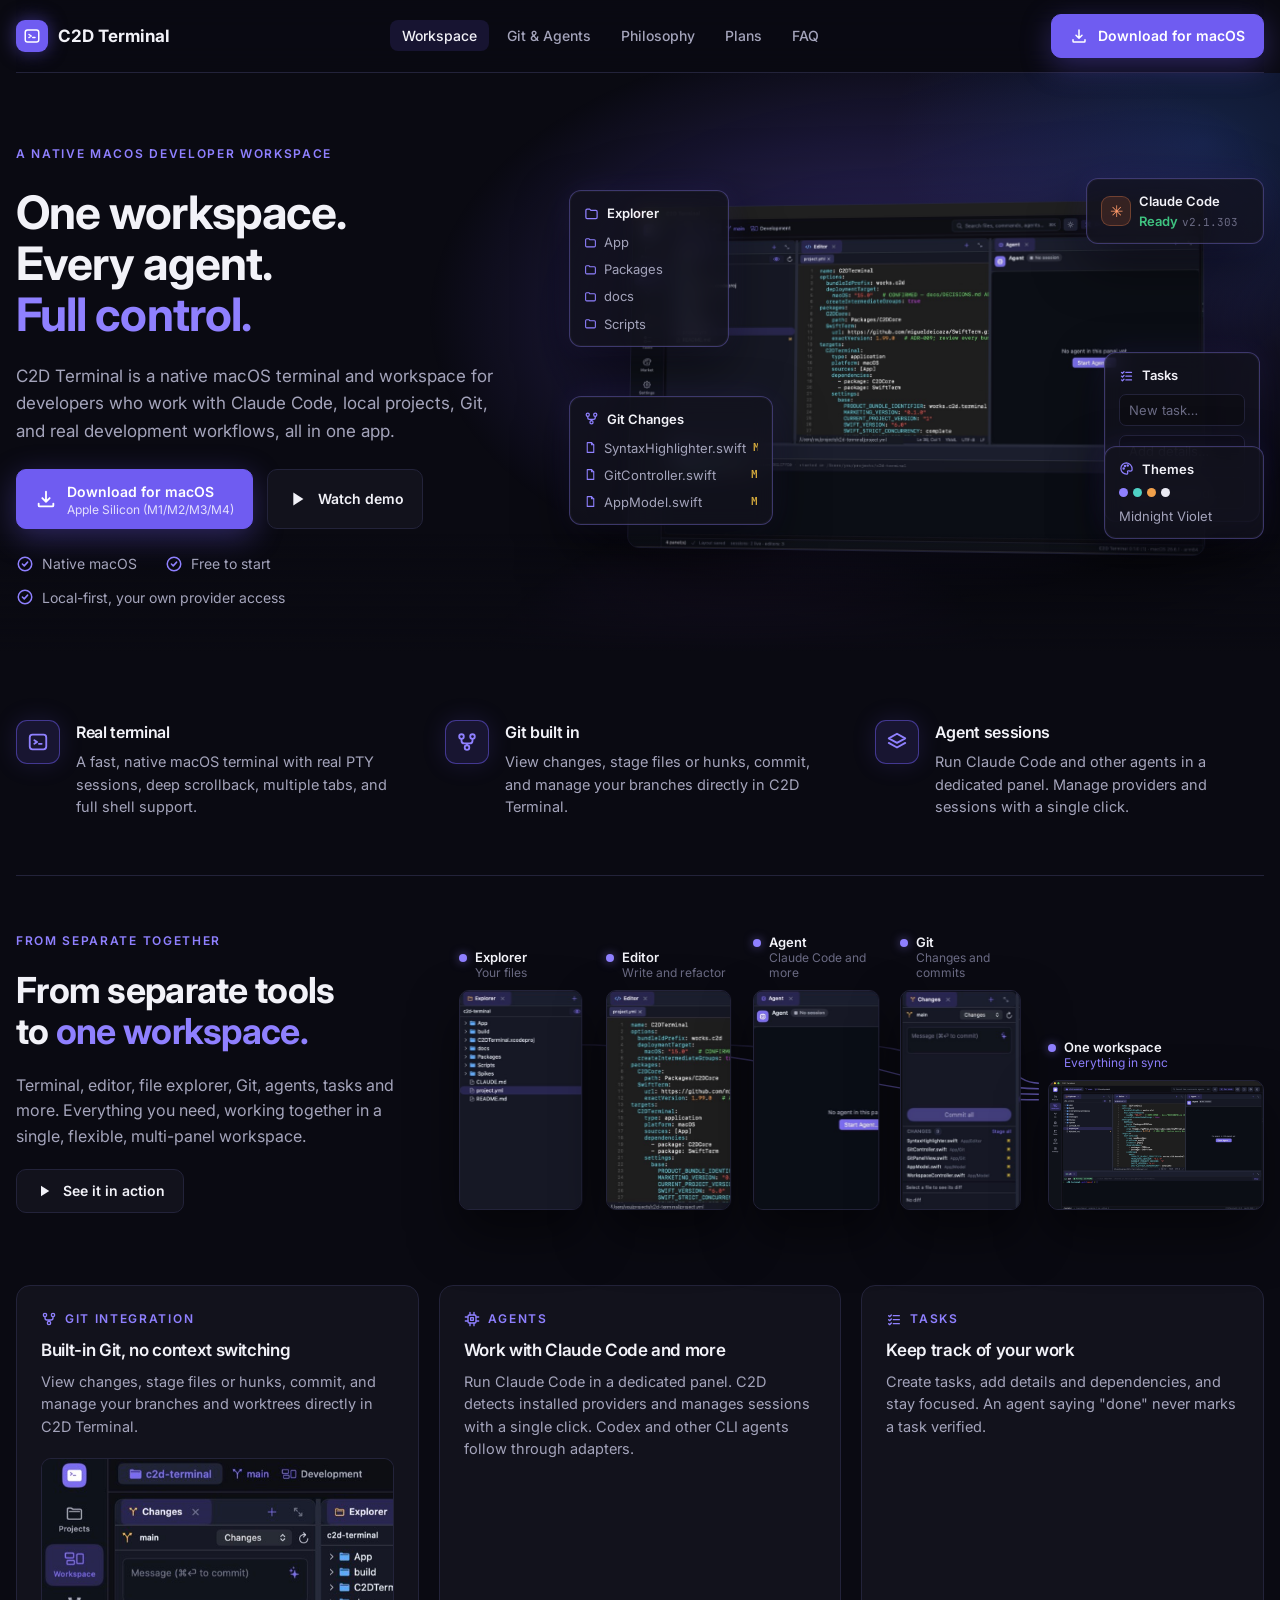
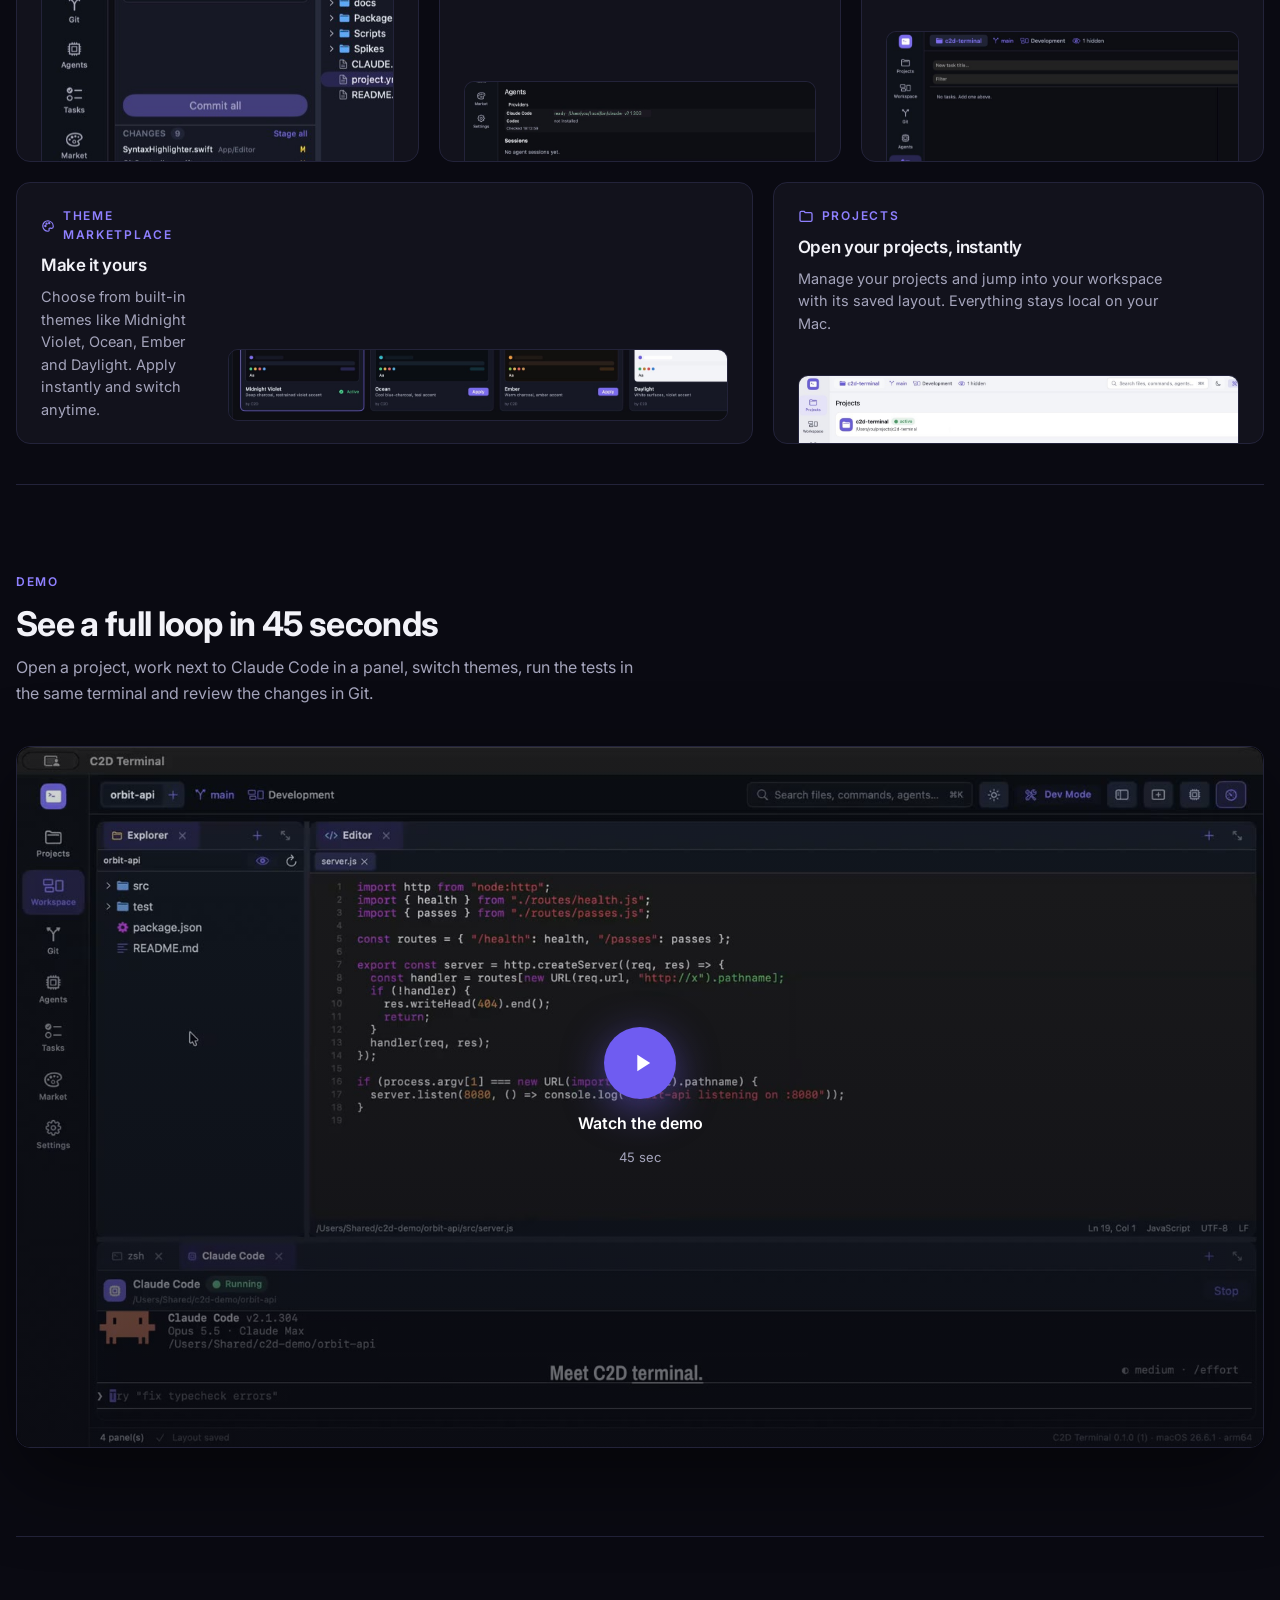
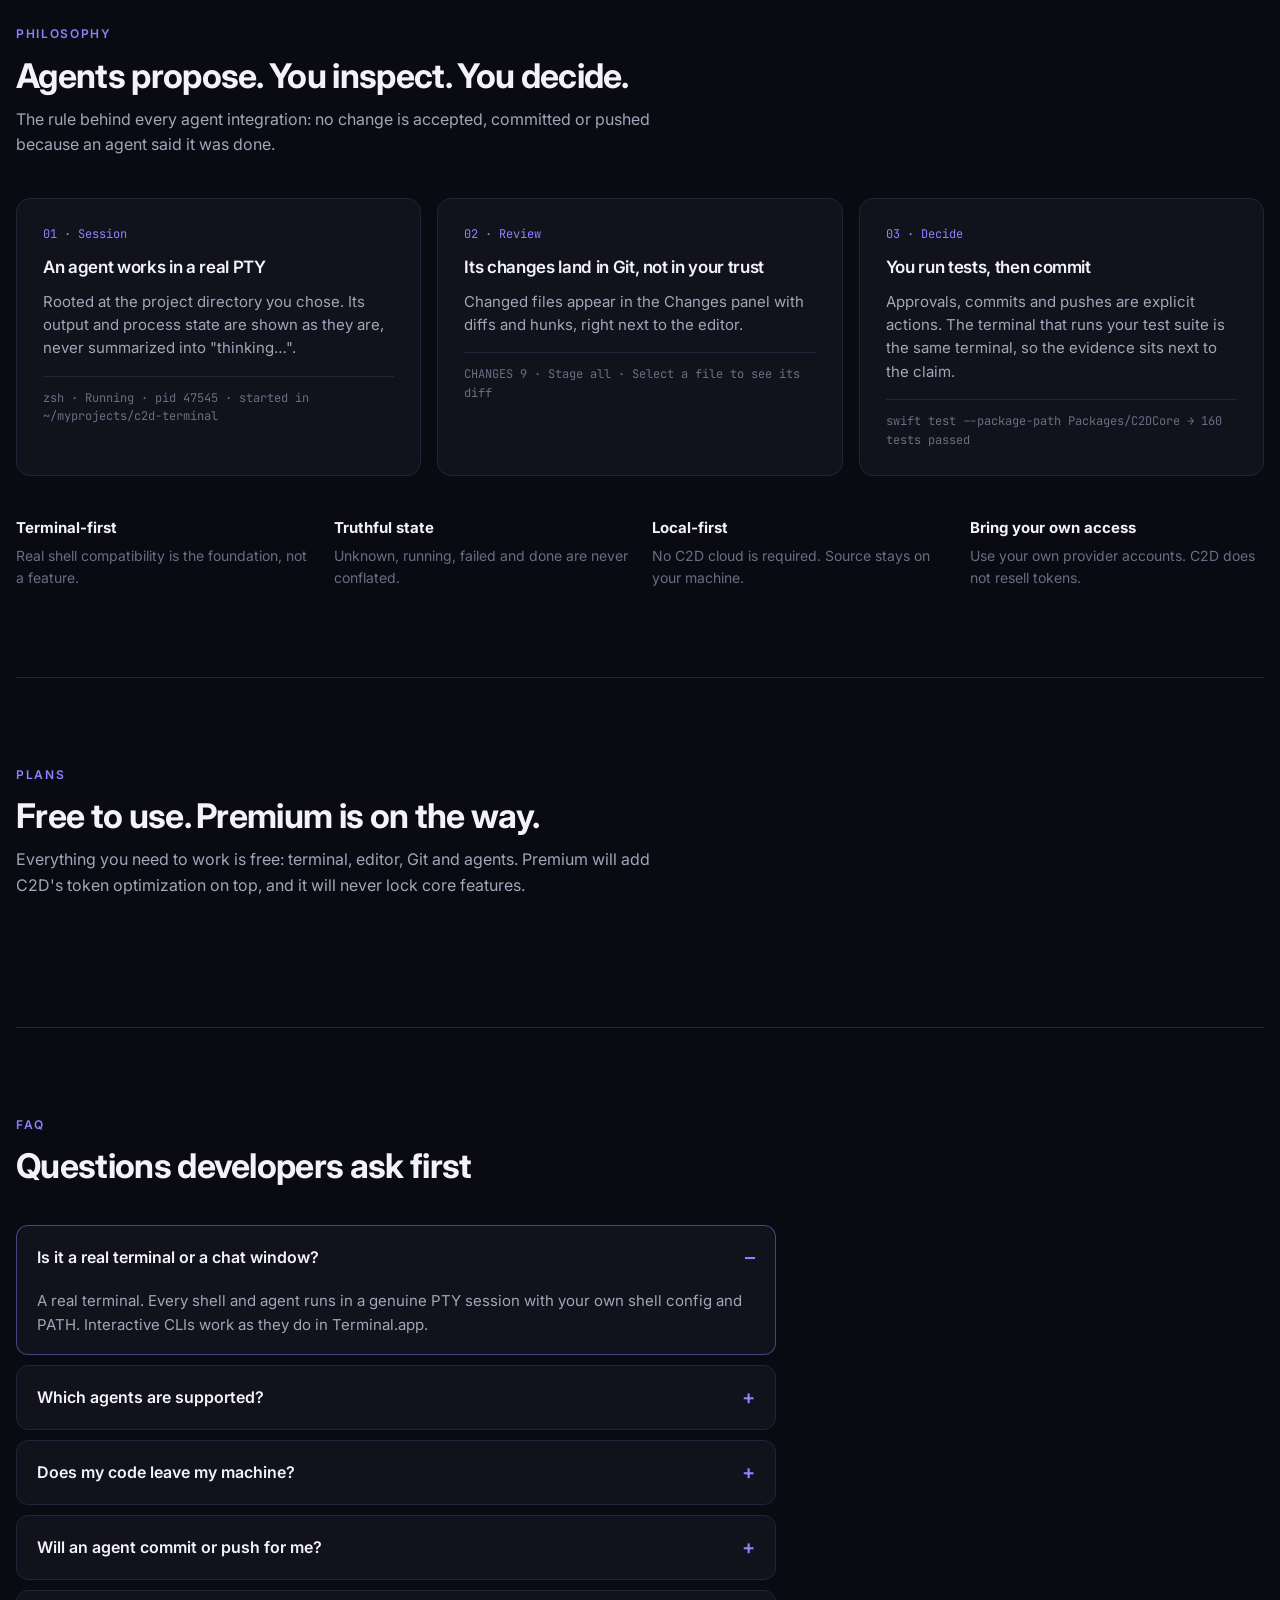
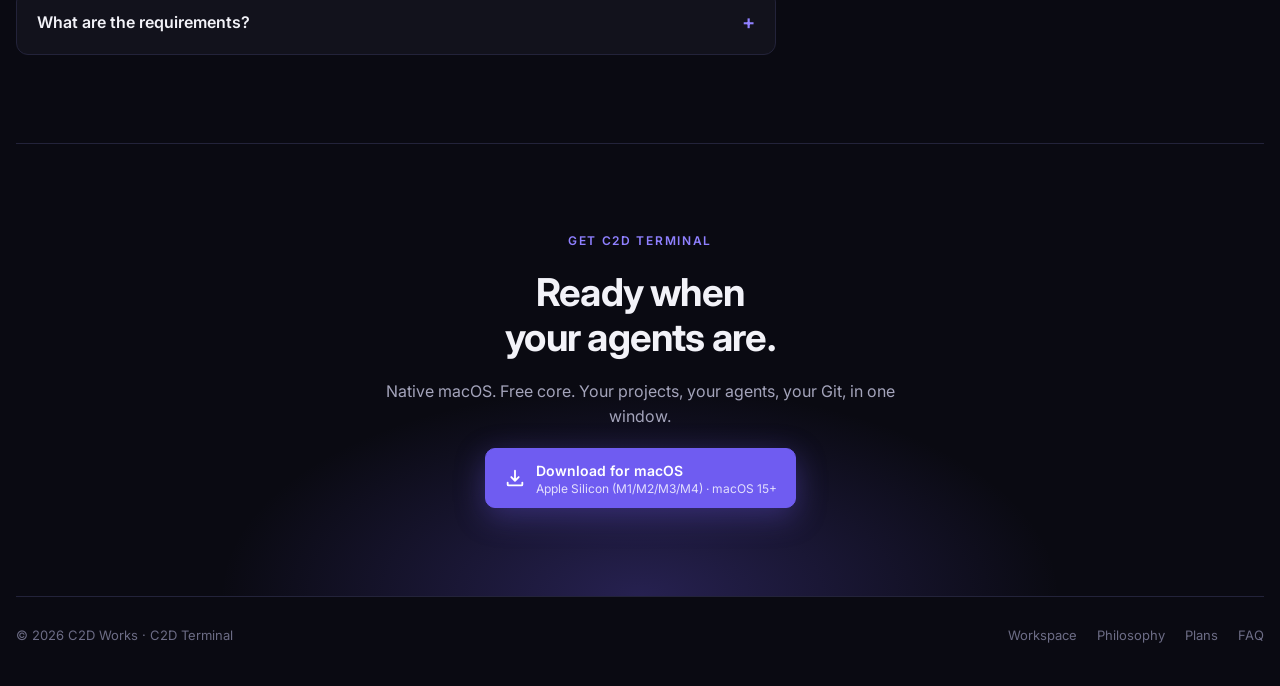
==== commit 211f9240: "feat(terminal): enhance terminal pane management and split functionality - Implemented new commands " ====
--- a/Website/index.html
+++ b/Website/index.html
@@ -262,7 +262,7 @@
     <li><a href="#workspace">Workspace</a></li>
     <li><a href="#git">Git &amp; Agents</a></li>
     <li><a href="#philosophy">Philosophy</a></li>
-    <li><a href="#pricing">Pricing</a></li>
+    <li><a href="#pricing">Plans</a></li>
     <li><a href="#faq">FAQ</a></li>
   </ul>
   <a class="btn primary" href="#download"><svg><use href="#i-dl"/></svg>Download for macOS</a>
@@ -387,20 +387,7 @@
 </section>
 
 <section class="sec" id="pricing">
-  <div class="head rv"><span class="eyebrow">Pricing</span><h2>The terminal is free. Optimization is the upgrade.</h2><p>Premium never locks basic terminal, editor or Git features. It pays for C2D-developed token optimization, and only once the savings are measured against task success.</p></div>
-  <div class="plans">
-    <div class="plan rv">
-      <div class="name"><span>Core</span><span class="pill ok">Free</span></div>
-      <div class="price">$0 <small>forever</small></div>
-      <ul><li>Real PTY terminals, unlimited</li><li>Editor, explorer, dockable layouts</li><li>Full Git panel with worktrees</li><li>Agent session manager</li><li>Tasks with dependencies</li><li>Themes and token usage measurement</li></ul>
-    </div>
-    <div class="plan premium rv">
-      <div class="name"><span>Premium</span><span class="pill acc">Planned</span></div>
-      <div class="price">$4.99 <small>/ month · target price</small></div>
-      <ul><li>Everything in Core</li><li>C2D token optimization features</li><li>Savings reported against task success, never estimated</li><li>Usage analysis across agents and projects</li></ul>
-      <p class="fine">Pricing and feature set are subject to validation. Billing is not live yet.</p>
-    </div>
-  </div>
+  <div class="head rv"><span class="eyebrow">Plans</span><h2>Free to use. Premium is on the way.</h2><p>Everything you need to work is free: terminal, editor, Git and agents. Premium will add C2D's token optimization on top, and it will never lock core features.</p></div>
 </section>
 
 <section class="sec" id="faq">
@@ -423,7 +410,7 @@
 
 <footer>
   <span>© 2026 C2D Works · C2D Terminal</span>
-  <ul><li><a href="#workspace">Workspace</a></li><li><a href="#philosophy">Philosophy</a></li><li><a href="#pricing">Pricing</a></li><li><a href="#faq">FAQ</a></li></ul>
+  <ul><li><a href="#workspace">Workspace</a></li><li><a href="#philosophy">Philosophy</a></li><li><a href="#pricing">Plans</a></li><li><a href="#faq">FAQ</a></li></ul>
 </footer>
 </div>
 
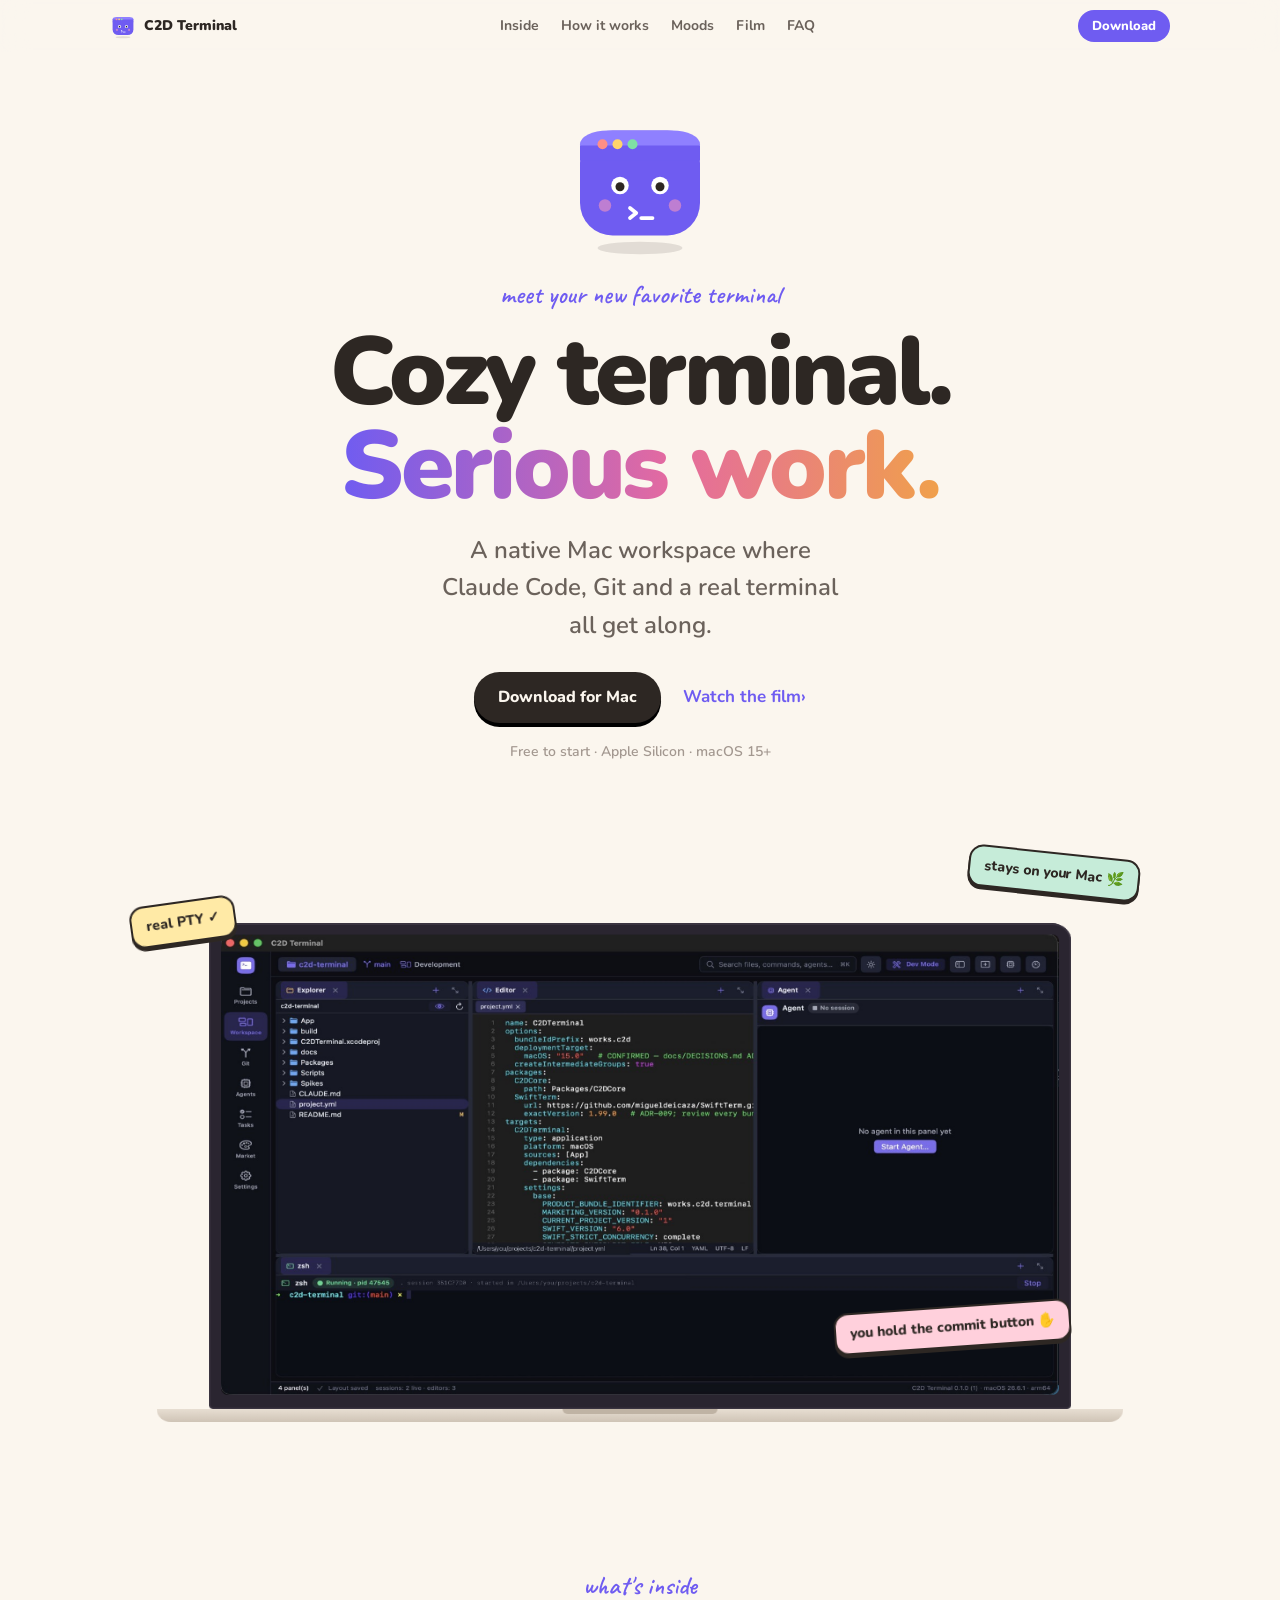
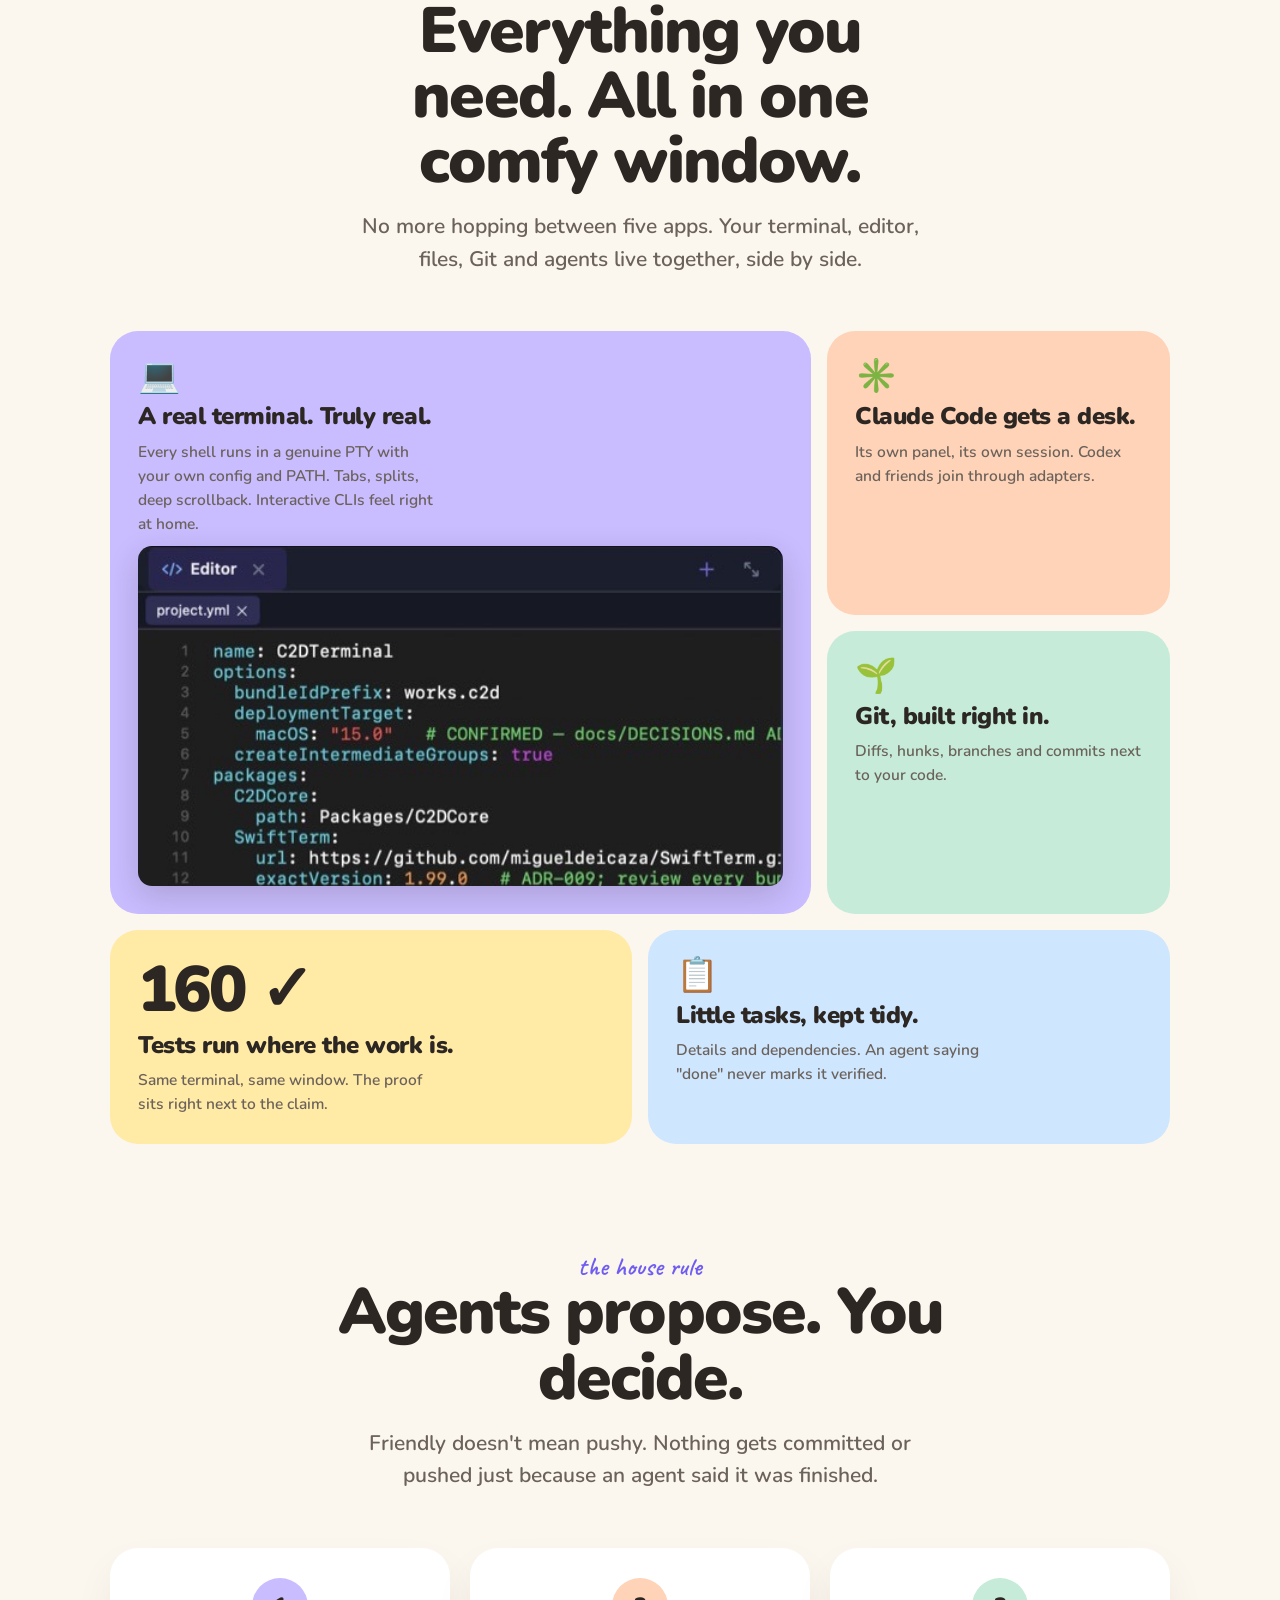
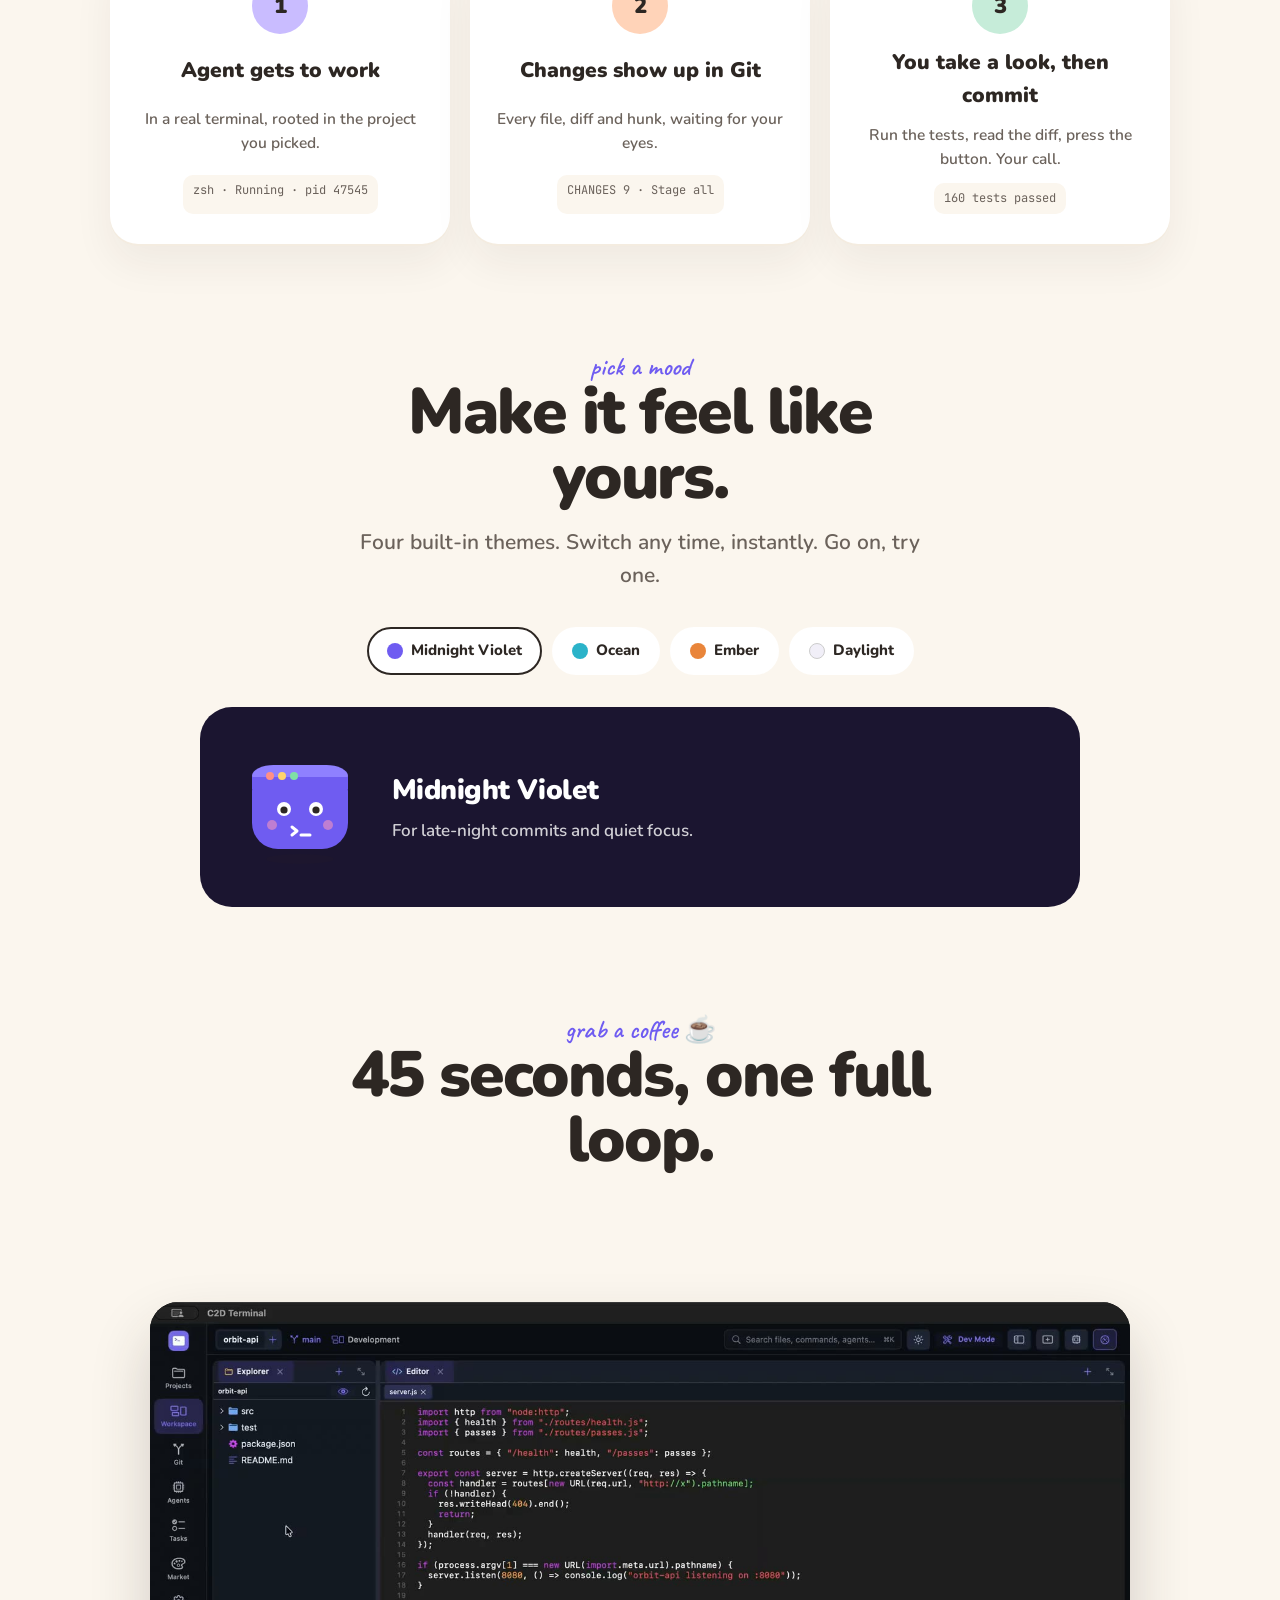
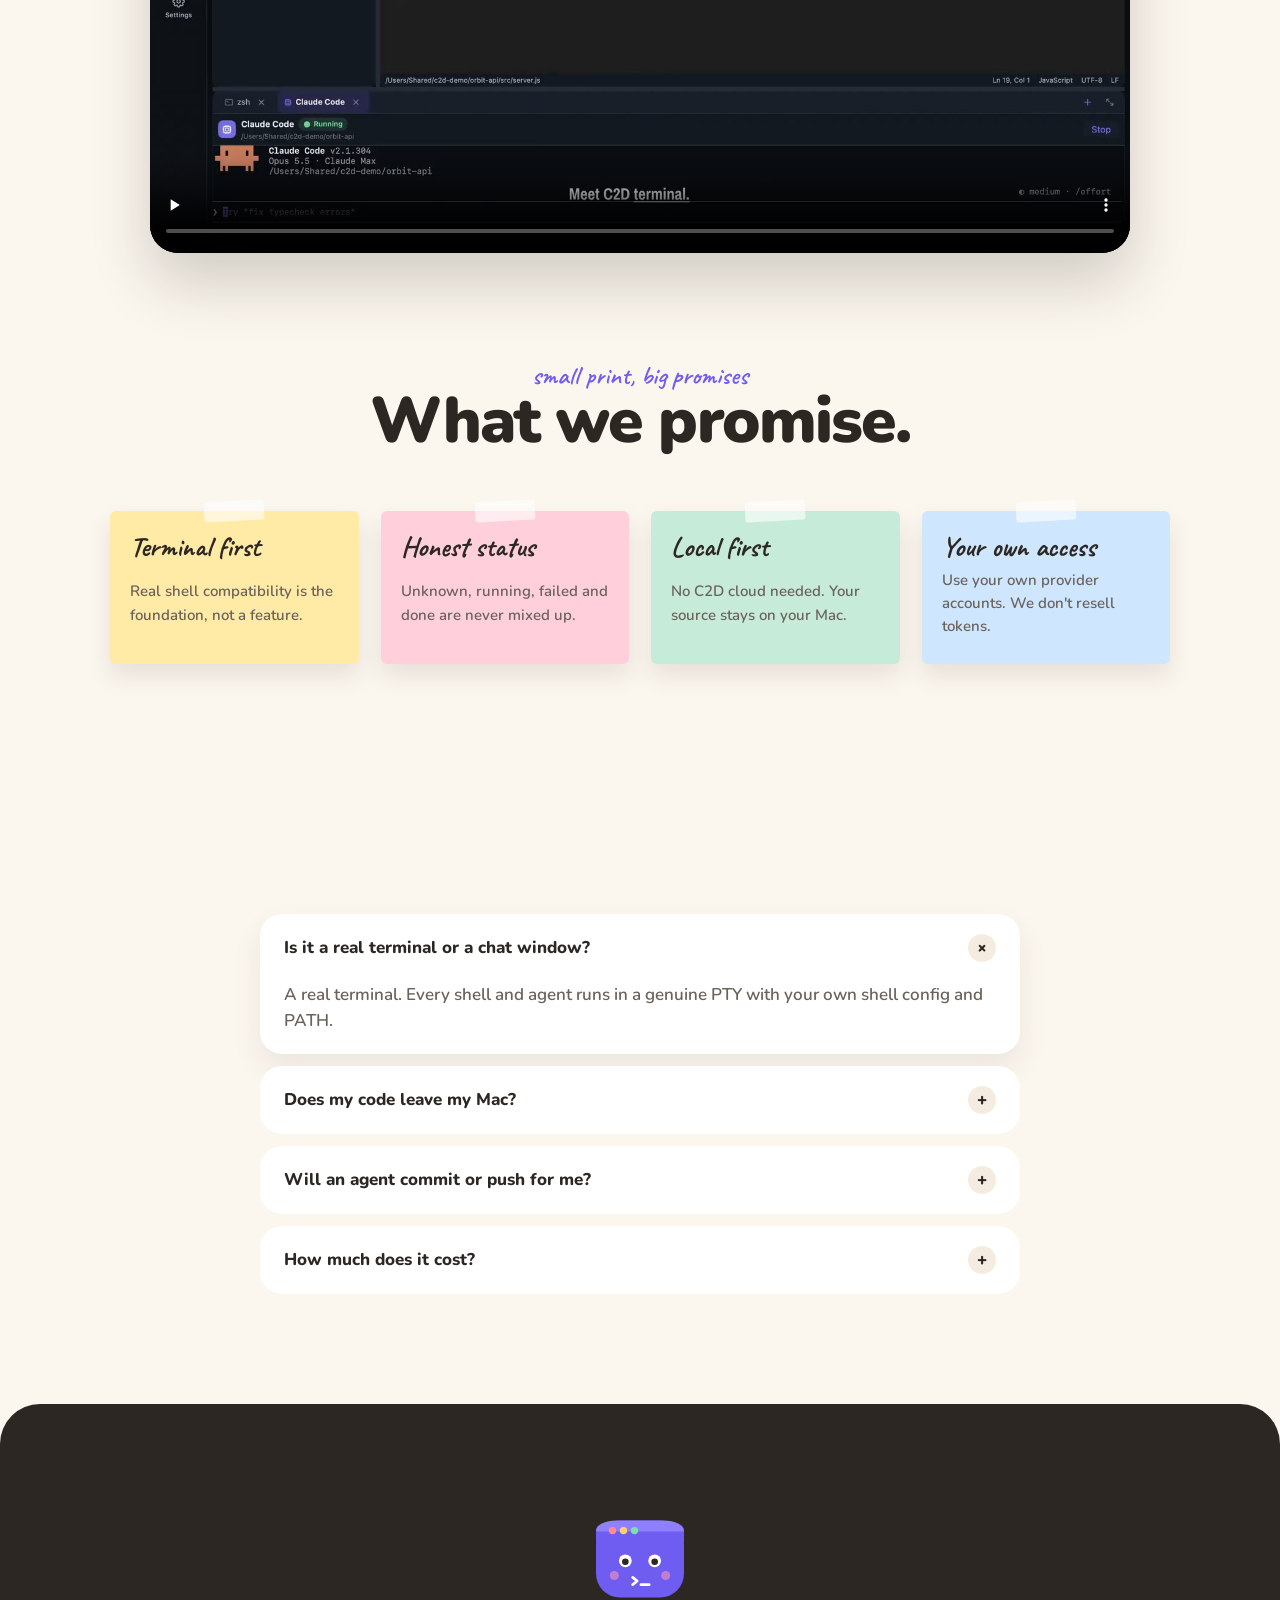
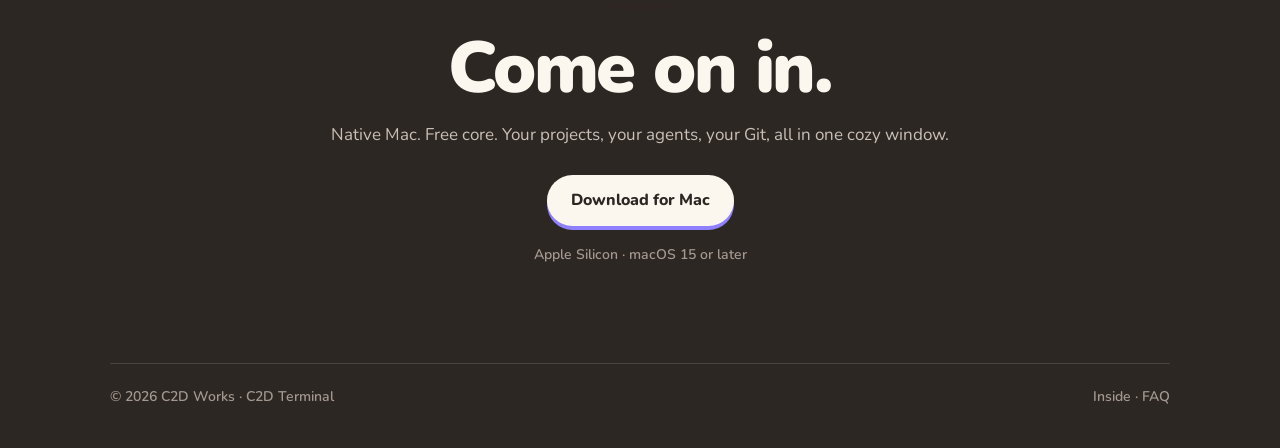
==== commit 70912687: "feat(token-saver): record optimization events, add paired experiment runner and Buddy desktop pet" ====
--- a/Website/index.html
+++ b/Website/index.html
@@ -4,459 +4,343 @@
 <meta charset="utf-8">
 <meta name="viewport" content="width=device-width,initial-scale=1,viewport-fit=cover">
 <meta name="description" content="C2D Terminal is a native macOS terminal and workspace for developers who work with Claude Code, local projects and Git.">
-<title>C2D Terminal — Native macOS workspace for Claude Code, Git and real terminals</title>
-<link rel="stylesheet" href="https://fonts.googleapis.com/css2?family=Inter:wght@400;500;600;700;800&family=JetBrains+Mono:wght@400;500&display=swap">
+<title>C2D Terminal — A cozy home for your agents</title>
+<link rel="stylesheet" href="https://fonts.googleapis.com/css2?family=Nunito:wght@500;600;700;800;900&family=Caveat:wght@600&family=JetBrains+Mono:wght@500&display=swap">
 <style>
-/* Layout: 1280px container; hero = copy left / tilted app window right with floating real-UI panels joined by violet light wires; highlights; "separate tools → one workspace" converge strip; screenshot cards; demo; philosophy; pricing; FAQ. Single dark theme = the app's Midnight Violet. Motion: CSS only + tiny scroll/IO script, all behind prefers-reduced-motion. */
+/* Layout: Apple-style rhythm (centered headlines, one idea per section, bento, product rising
+   on scroll) in a warm, soft register: cream paper, pastel tiles, stickers, and Tiny the mascot. */
 :root{
-  --bg:#0a0a12;
-  --bg-2:#101019;
-  --card:#12121c;
-  --line:#23233a;
-  --fg:#f2f2f8;
-  --fg-2:#a4a4bb;
-  --fg-3:#6c6c85;
-  --accent:#6f5cf1;
-  --accent-2:#8f80ff;
-  --accent-soft:rgba(111,92,241,.14);
-  --glow:rgba(143,128,255,.55);
-  --ok:#3fc380;
-  --warn:#e2b53f;
-  --font:"Inter","SF Pro Text","Helvetica Neue",Arial,sans-serif;
-  --mono:"JetBrains Mono","SF Mono",Menlo,monospace;
-  color-scheme:dark;
+  --cream:#fbf6ee;--cream-2:#f4ece0;--ink:#2d2723;--ink-2:#6b625b;--ink-3:#a39890;
+  --lav:#c9bcff;--lav-d:#6f5cf1;--peach:#ffd3b8;--mint:#c6ecd9;--butter:#ffeaa6;--sky:#cfe6ff;--rose:#ffd0dc;
+  --tiny:#6f5cf1;--tiny-2:#8f80ff;
+  --font:"Nunito",ui-rounded,"SF Pro Rounded","Helvetica Neue",Arial,sans-serif;
+  --hand:"Caveat",cursive;--mono:"JetBrains Mono",Menlo,monospace;
+  color-scheme:light;
 }
 *{box-sizing:border-box}
 html{scroll-behavior:smooth}
-body{margin:0;background:var(--bg);color:var(--fg);font-family:var(--font);font-size:16px;line-height:1.55;-webkit-font-smoothing:antialiased;overflow-x:hidden}
-.wrap{max-width:1280px;margin:0 auto;padding-left:max(16px,env(safe-area-inset-left,0px));padding-right:max(16px,env(safe-area-inset-right,0px))}
+body{margin:0;background:var(--cream);color:var(--ink);font-family:var(--font);font-size:17px;line-height:1.55;-webkit-font-smoothing:antialiased;overflow-x:hidden}
 a{color:inherit;text-decoration:none}
-a:focus-visible,button:focus-visible,summary:focus-visible{outline:2px solid var(--accent-2);outline-offset:3px}
-h1,h2,h3{margin:0;text-wrap:balance;letter-spacing:-.02em}
-p{margin:0}
-img{max-width:100%;display:block;height:auto}
-svg{display:block}
-.eyebrow{font-size:12px;font-weight:600;letter-spacing:.14em;text-transform:uppercase;color:var(--accent-2)}
-.btn{display:inline-flex;align-items:center;gap:10px;padding:10px 18px;border-radius:10px;font-weight:600;font-size:14px;border:1px solid var(--line);background:var(--card);color:var(--fg);cursor:pointer;font-family:inherit;transition:transform .18s ease,box-shadow .18s ease,background .18s ease,border-color .18s ease}
-.btn:hover{transform:translateY(-1px);border-color:rgba(111,92,241,.5)}
-.btn.primary{background:var(--accent);border-color:var(--accent);color:#fff;box-shadow:0 8px 30px rgba(111,92,241,.35)}
-.btn.primary:hover{background:#7b69f5;box-shadow:0 12px 36px rgba(111,92,241,.5)}
-.btn svg{width:18px;height:18px}
-.btn small{display:block;font-weight:400;font-size:12px;opacity:.8;line-height:1.2}
-.btn.big{padding:11px 18px;text-align:left}
-.btn.big svg{width:22px;height:22px}
+button{font:inherit;color:inherit;border:0;background:none;padding:0;cursor:pointer}
+:focus-visible{outline:3px solid var(--lav-d);outline-offset:3px;border-radius:8px}
+h1,h2,h3,p{margin:0}
+img{display:block;max-width:100%;height:auto}
+.wrap{max-width:1100px;margin:0 auto;padding-inline:20px}
+.center{text-align:center;display:grid;justify-items:center}
+.hand{font-family:var(--hand);font-weight:600;color:var(--lav-d);font-size:26px;line-height:1}
+.pill{display:inline-flex;align-items:center;gap:8px;padding:13px 24px;border-radius:999px;font-weight:800;font-size:16px;background:var(--ink);color:var(--cream);box-shadow:0 4px 0 #000;transition:transform .12s,box-shadow .12s}
+.pill:hover{transform:translateY(-2px);box-shadow:0 6px 0 #000}
+.pill:active{transform:translateY(3px) scale(.98);box-shadow:0 1px 0 #000}
+.more{font-weight:700;color:var(--lav-d)}
+.more::after{content:" ›";display:inline-block;transition:transform .15s}
+.more:hover::after{transform:translateX(3px)}
 
 /* nav */
-.nav{display:flex;align-items:center;justify-content:space-between;gap:24px;padding-block:14px;border-bottom:1px solid var(--line);position:sticky;top:env(safe-area-inset-top,0px);background:rgba(10,10,18,.78);backdrop-filter:blur(14px);z-index:5}
-body::before{content:"";position:fixed;inset:0 0 auto;height:env(safe-area-inset-top,0px);z-index:10;background:var(--bg)}
-.brand{display:flex;align-items:center;gap:10px;font-weight:700;font-size:17px}
-.brand .mark{width:32px;height:32px;border-radius:9px;background:var(--accent);display:grid;place-items:center;color:#fff;box-shadow:0 0 18px rgba(111,92,241,.5)}
-.brand .mark svg{width:18px;height:18px}
-.nav ul{list-style:none;margin:0;padding:0;display:flex;gap:6px;color:var(--fg-2);font-size:14px;font-weight:500}
-.nav ul a{padding:7px 12px;border-radius:8px;transition:color .18s,background .18s}
-.nav ul a:hover{color:var(--fg)}
-.nav ul a[aria-current="true"]{color:var(--fg);background:var(--accent-soft)}
-@media (max-width:900px){.nav ul{display:none}}
+.nav{position:sticky;top:0;z-index:20;background:color-mix(in srgb,var(--cream) 82%,transparent);backdrop-filter:blur(14px);-webkit-backdrop-filter:blur(14px)}
+.nav .wrap{display:flex;align-items:center;gap:24px;height:52px;font-size:14px;font-weight:700}
+.nav .brand{display:flex;align-items:center;gap:8px;font-weight:900}
+.nav .brand svg{width:26px;height:26px}
+.nav ul{list-style:none;display:flex;gap:22px;margin:0 auto;padding:0;color:var(--ink-2)}
+.nav ul a:hover{color:var(--ink)}
+.nav .get{background:var(--lav-d);color:#fff;padding:6px 14px;border-radius:999px;font-weight:800;font-size:13px}
+@media (max-width:760px){.nav ul{display:none}.nav .get{margin-left:auto}}
 
 /* hero */
-.hero-bg{position:relative;overflow:hidden}
-.hero-bg .glow{position:absolute;inset:-10% 0;pointer-events:none;will-change:transform;background:
-  radial-gradient(720px 440px at 70% 42%,rgba(111,92,241,.42),transparent 65%),
-  radial-gradient(520px 360px at 94% 18%,rgba(60,120,255,.22),transparent 60%),
-  radial-gradient(460px 340px at 58% 98%,rgba(150,70,220,.22),transparent 60%)}
-.hero-bg .ridge{position:absolute;left:0;right:0;bottom:-2px;height:140px;pointer-events:none;background:linear-gradient(180deg,transparent,var(--bg) 85%)}
-.hero{position:relative;display:grid;grid-template-columns:5fr 7fr;gap:56px;align-items:center;padding-block:72px 64px}
-.hero-copy{display:grid;gap:24px;min-width:0;position:relative;z-index:2}
-.hero h1{font-weight:700;font-size:clamp(34px,3.6vw,52px);line-height:1.1}
-.hero h1 span{color:var(--accent-2)}
-.hero .lede{font-size:17px;color:var(--fg-2);max-width:50ch;line-height:1.6}
-.cta{display:flex;flex-wrap:wrap;gap:14px;align-items:stretch}
-.checks{display:flex;flex-wrap:wrap;gap:12px 28px;font-size:14px;color:var(--fg-2)}
-.checks span{display:inline-flex;align-items:center;gap:8px}
-.checks svg{width:18px;height:18px;color:var(--accent-2)}
-.win{border:1px solid var(--line);border-radius:12px;overflow:hidden;background:var(--card);box-shadow:0 40px 100px rgba(0,0,0,.6),0 0 0 1px rgba(255,255,255,.03) inset}
-
-/* hero stage: tilted window + floating panels + wires */
-.stage{position:relative;min-width:0;perspective:1500px;padding:28px 64px 28px 52px}
-.hero-win{position:relative;z-index:1;transform:rotateY(-7deg) rotateX(3deg);transform-origin:50% 50%;will-change:transform}
-.wires{position:absolute;inset:0;width:100%;height:100%;z-index:0;pointer-events:none}
-.wires path{fill:none;stroke:url(#wire);stroke-width:1.5;vector-effect:non-scaling-stroke;stroke-linecap:round;opacity:.9}
-.wires .dash{stroke:#c9c0ff;stroke-dasharray:4 14;opacity:.9}
-.wires circle{fill:var(--accent-2);filter:drop-shadow(0 0 6px var(--glow))}
-.fp{position:absolute;z-index:3;border:1px solid rgba(143,128,255,.35);border-radius:12px;background:rgba(18,18,30,.78);backdrop-filter:blur(10px);box-shadow:0 20px 50px rgba(0,0,0,.5),0 0 0 1px rgba(255,255,255,.03) inset,0 0 30px rgba(111,92,241,.12);padding:12px 14px;display:grid;gap:9px;font-size:13px;color:var(--fg-2);min-width:0}
-.fp .h{display:flex;align-items:center;gap:8px;color:var(--fg);font-weight:600;font-size:13px}
-.fp .h svg{width:15px;height:15px;color:var(--accent-2)}
-.fp ul{list-style:none;margin:0;padding:0;display:grid;gap:7px}
-.fp li{display:flex;align-items:center;gap:7px;white-space:nowrap;overflow:hidden;text-overflow:ellipsis}
-.fp li svg{width:13px;height:13px;color:var(--accent-2);flex:none}
-.fp li b{margin-left:auto;color:var(--warn);font-weight:600;font-family:var(--mono);font-size:11px}
-.fp .row{display:flex;gap:8px;align-items:center;flex-wrap:wrap}
-.fp .ok{color:var(--ok);font-weight:600}
-.fp .mono{font-family:var(--mono);font-size:11px;color:var(--fg-3)}
-.fp .inp{border:1px solid var(--line);border-radius:7px;padding:5px 9px;color:var(--fg-3);background:rgba(10,10,18,.6)}
-.fp .dots{display:flex;gap:5px}.fp .dots i{width:9px;height:9px;border-radius:50%;display:block}
-.fp .logo{width:30px;height:30px;border-radius:9px;display:grid;place-items:center;background:rgba(255,120,60,.14);color:#ff9a6b;border:1px solid rgba(255,140,80,.3);font-size:16px}
-.fp-explorer{left:0;top:16px;width:160px}
-.fp-git{left:0;bottom:54px;width:204px}
-.fp-claude{right:0;top:4px;width:178px}
-.fp-tasks{right:4px;top:44%;width:156px}
-.fp-themes{right:0;bottom:40px;width:160px}
+.hero{padding-block:56px 0;gap:18px}
+.tiny-wrap{position:relative;width:150px;height:150px;margin-bottom:6px}
+.tiny{width:100%;height:100%;cursor:pointer;overflow:visible}
+.tiny .eye{transition:transform .08s linear}
+.tiny .lids{transform:scaleY(0);transform-box:fill-box;transform-origin:center;transition:fill .5s}
+.bubble{position:absolute;left:calc(100% - 8px);top:0;background:#fff;border:2px solid var(--ink);border-radius:16px 16px 16px 4px;padding:6px 12px;font-weight:800;font-size:14px;white-space:nowrap;box-shadow:0 3px 0 var(--ink);transform-origin:0 100%;transition:transform .2s cubic-bezier(.3,1.6,.5,1),opacity .2s}
+.bubble.hide{transform:scale(.4);opacity:0}
+@media (max-width:560px){.bubble{left:50%;top:-34px;transform:translateX(-50%)}.bubble.hide{transform:translateX(-50%) scale(.4)}}
+.hero h1{font-size:clamp(46px,8vw,96px);font-weight:900;line-height:.98;letter-spacing:-.035em}
+.hero h1 em{font-style:normal;background:linear-gradient(90deg,#6f5cf1,#e46aa0 55%,#f0a04b);-webkit-background-clip:text;background-clip:text;color:transparent}
+.hero .sub{font-size:clamp(19px,2vw,24px);color:var(--ink-2);font-weight:600;max-width:30ch}
+.hero .ctas{display:flex;flex-wrap:wrap;gap:22px;align-items:center;justify-content:center;margin-top:10px}
+.hero .fine{font-size:14px;color:var(--ink-3);font-weight:600}
+
+/* laptop that rises on scroll */
+.stage{padding-block:40px 40px;perspective:1600px}
+.laptop{--p:0;max-width:980px;margin:0 auto;transform:rotateX(calc(28deg * (1 - var(--p)))) scale(calc(.86 + .14 * var(--p)));transform-origin:50% 100%;will-change:transform}
+.lid{background:#2a2530;border-radius:22px 22px 6px 6px;padding:14px 14px 18px;box-shadow:0 0 0 2px #3a3440 inset}
+.lid img{border-radius:8px}
+.base{height:16px;margin:0 -6%;background:linear-gradient(#e7ded2,#cfc4b6);border-radius:0 0 22px 22px;position:relative}
+.base::before{content:"";position:absolute;left:50%;top:0;width:16%;height:6px;margin-left:-8%;background:#bfb3a4;border-radius:0 0 10px 10px}
+.stickers{position:relative;max-width:980px;margin:0 auto}
+.stk{position:absolute;z-index:2;padding:8px 14px;border-radius:14px;font-weight:800;font-size:14px;border:2px solid var(--ink);box-shadow:0 3px 0 var(--ink);transition:transform .25s cubic-bezier(.3,1.6,.5,1)}
+.stk:hover{transform:rotate(0) scale(1.08)!important}
+.stk.a{left:-2%;top:16%;background:var(--butter);transform:rotate(-8deg)}
+.stk.b{right:-1%;top:8%;background:var(--mint);transform:rotate(6deg)}
+.stk.c{right:6%;bottom:12%;background:var(--rose);transform:rotate(-4deg)}
+@media (max-width:760px){.stk{display:none}}
+
+/* sections */
+.sec{padding-block:110px}
+.sec h2{font-size:clamp(36px,5.4vw,64px);font-weight:900;line-height:1.02;letter-spacing:-.03em;max-width:16ch}
+.sec .lead{font-size:clamp(18px,1.8vw,21px);color:var(--ink-2);font-weight:600;max-width:46ch;margin-top:16px}
+
+/* bento */
+.bento{display:grid;grid-template-columns:repeat(6,1fr);grid-auto-rows:minmax(200px,auto);gap:16px;margin-top:56px}
+.tile{text-align:left;border-radius:28px;padding:28px;display:flex;flex-direction:column;gap:10px;overflow:hidden;position:relative;transition:transform .25s cubic-bezier(.3,1.4,.5,1)}
+.tile:hover{transform:translateY(-4px) rotate(-.4deg)}
+.tile h3{font-size:24px;font-weight:900;letter-spacing:-.02em;line-height:1.1}
+.tile p{color:var(--ink-2);font-weight:600;font-size:15.5px;max-width:34ch}
+.tile .em{font-size:34px;line-height:1}
+.tile .shot{margin-top:auto;border-radius:14px;overflow:hidden;box-shadow:0 10px 30px rgba(45,39,35,.18)}
+.t1{grid-column:span 4;grid-row:span 2;background:var(--lav)}
+.t2{grid-column:span 2;background:var(--peach)}
+.t3{grid-column:span 2;background:var(--mint)}
+.t4{grid-column:span 3;background:var(--butter)}
+.t5{grid-column:span 3;background:var(--sky)}
+.big-num{font-size:64px;font-weight:900;letter-spacing:-.04em;line-height:1}
+@media (max-width:860px){.bento{grid-template-columns:1fr}.tile{grid-column:auto!important;grid-row:auto!important}}
+
+/* three steps */
+.steps{display:grid;grid-template-columns:repeat(3,1fr);gap:20px;margin-top:56px;width:100%}
+.step{background:#fff;border-radius:28px;padding:30px 26px;display:grid;gap:12px;justify-items:center;text-align:center;box-shadow:0 2px 0 var(--cream-2),0 20px 40px rgba(45,39,35,.06)}
+.step .n{width:56px;height:56px;border-radius:50%;display:grid;place-items:center;font-weight:900;font-size:22px}
+.step:nth-child(1) .n{background:var(--lav)}.step:nth-child(2) .n{background:var(--peach)}.step:nth-child(3) .n{background:var(--mint)}
+.step h3{font-size:21px;font-weight:900}
+.step p{color:var(--ink-2);font-weight:600;font-size:15.5px}
+.step code{font-family:var(--mono);font-size:12px;background:var(--cream);padding:6px 10px;border-radius:10px;color:var(--ink-2)}
+@media (max-width:860px){.steps{grid-template-columns:1fr}}
+
+/* moods */
+.moods{display:flex;flex-wrap:wrap;justify-content:center;gap:10px;margin-top:36px}
+.moods button{display:flex;align-items:center;gap:8px;padding:10px 18px;border-radius:999px;background:#fff;font-weight:800;font-size:15px;border:2px solid transparent;transition:transform .15s,border-color .15s}
+.moods button i{width:16px;height:16px;border-radius:50%;display:block}
+.moods button:hover{transform:translateY(-2px)}
+.moods button[aria-pressed="true"]{border-color:var(--ink)}
+.room{margin-top:32px;width:100%;max-width:880px;border-radius:32px;padding:40px;display:grid;grid-template-columns:auto 1fr;gap:32px;align-items:center;transition:background .5s;background:var(--room,#1b1530);color:#fff;text-align:left}
+.room svg{width:120px;height:120px}
+.room b{font-size:28px;font-weight:900;letter-spacing:-.02em}
+.room p{opacity:.8;font-weight:600;margin-top:6px}
+@media (max-width:640px){.room{grid-template-columns:1fr;justify-items:center;text-align:center}}
+
+/* film */
+.film{margin-top:48px;width:100%;max-width:980px;border-radius:28px;overflow:hidden;background:#000;box-shadow:0 30px 60px rgba(45,39,35,.2)}
+.film video{display:block;width:100%;aspect-ratio:16/9}
+
+/* notes */
+.notes{display:grid;grid-template-columns:repeat(4,1fr);gap:22px;margin-top:56px;width:100%}
+.note{padding:22px 20px 26px;border-radius:6px;text-align:left;box-shadow:0 12px 24px rgba(45,39,35,.1);display:grid;gap:8px;position:relative;transition:transform .25s cubic-bezier(.3,1.6,.5,1)}
+.note::before{content:"";position:absolute;top:-10px;left:50%;width:60px;height:20px;margin-left:-30px;background:rgba(255,255,255,.6);border-radius:3px;transform:rotate(-3deg)}
+.note:nth-child(1){background:var(--butter);transform:rotate(-2deg)}.note:nth-child(2){background:var(--rose);transform:rotate(1.5deg)}
+.note:nth-child(3){background:var(--mint);transform:rotate(-1deg)}.note:nth-child(4){background:var(--sky);transform:rotate(2deg)}
+.note:hover{transform:rotate(0) scale(1.04)}
+.note b{font-family:var(--hand);font-size:28px;line-height:1}
+.note p{color:var(--ink-2);font-weight:600;font-size:15px}
+@media (max-width:860px){.notes{grid-template-columns:1fr 1fr}}
+@media (max-width:480px){.notes{grid-template-columns:1fr}}
+
+/* faq */
+.faq{margin-top:48px;width:100%;max-width:760px;display:grid;gap:12px;text-align:left}
+details{background:#fff;border-radius:22px;padding:0 24px;transition:box-shadow .2s}
+details[open]{box-shadow:0 14px 30px rgba(45,39,35,.08)}
+summary{cursor:pointer;list-style:none;padding-block:20px;font-weight:800;font-size:17px;display:flex;justify-content:space-between;gap:16px;align-items:center}
+summary::-webkit-details-marker{display:none}
+summary::after{content:"+";width:28px;height:28px;border-radius:50%;background:var(--cream-2);display:grid;place-items:center;flex:none;font-weight:900;transition:transform .2s}
+details[open] summary::after{transform:rotate(45deg)}
+details p{color:var(--ink-2);font-weight:600;padding-bottom:20px}
+
+/* final */
+.final{background:var(--ink);color:var(--cream);border-radius:40px 40px 0 0;padding-block:100px 40px}
+.final h2{color:var(--cream)}
+.final .lead{color:#c8bfb6}
+.final .pill{background:var(--cream);color:var(--ink);box-shadow:0 4px 0 #8f80ff}
+.final .pill:hover{box-shadow:0 6px 0 #8f80ff}
+footer{display:flex;flex-wrap:wrap;justify-content:space-between;gap:12px;margin-top:80px;padding-top:22px;border-top:1px solid #4a423c;color:#a39890;font-size:14px;font-weight:600;width:100%}
+footer a:hover{color:var(--cream)}
+
+/* reveal */
+.rv{opacity:0;transform:translateY(28px) scale(.98);transition:opacity .8s ease,transform .8s cubic-bezier(.2,.8,.2,1)}
+.rv.in{opacity:1;transform:none}
 @media (prefers-reduced-motion:no-preference){
-  .fp{animation:float 7s ease-in-out infinite}
-  .fp-git{animation-duration:8.5s;animation-delay:-2s}.fp-claude{animation-duration:7.5s;animation-delay:-1s}.fp-tasks{animation-duration:9s;animation-delay:-4s}.fp-themes{animation-duration:8s;animation-delay:-3s}
-  @keyframes float{0%,100%{transform:translateY(0)}50%{transform:translateY(-7px)}}
-  .wires .dash{animation:wire 2.6s linear infinite}
-  @keyframes wire{to{stroke-dashoffset:-36}}
-  .hero-copy>*{animation:up .6s ease both}.hero-copy>*:nth-child(2){animation-delay:.06s}.hero-copy>*:nth-child(3){animation-delay:.12s}.hero-copy>*:nth-child(4){animation-delay:.18s}.hero-copy>*:nth-child(5){animation-delay:.24s}
-  .stage{animation:up .9s .15s ease both}
-  @keyframes up{from{opacity:.001;transform:translateY(12px)}to{opacity:1;transform:none}}
+  .tiny-wrap{animation:bob 3.2s ease-in-out infinite}
+  @keyframes bob{50%{transform:translateY(-8px)}}
+  .tiny .lids{animation:blink 5s infinite}
+  @keyframes blink{0%,94%,100%{transform:scaleY(0)}96%{transform:scaleY(1)}}
+  .wave{animation:wave 1.6s ease-in-out infinite;transform-origin:20% 90%}
+  @keyframes wave{0%,100%{transform:rotate(0)}25%{transform:rotate(-18deg)}75%{transform:rotate(14deg)}}
 }
-@media (max-width:1100px){.fp,.wires{display:none}.stage{padding:0}.hero-win{transform:none}}
-@media (max-width:960px){.hero{grid-template-columns:1fr;gap:36px}}
-
-/* highlights */
-.hl{display:grid;grid-template-columns:repeat(3,1fr);gap:40px;padding-block:48px 56px}
-.hl>div{display:grid;grid-template-columns:44px 1fr;gap:16px;align-items:start;min-width:0}
-.hl .ic{width:44px;height:44px;border-radius:11px;border:1px solid rgba(111,92,241,.5);background:var(--accent-soft);display:grid;place-items:center;color:var(--accent-2);box-shadow:0 0 24px rgba(111,92,241,.15)}
-.hl .ic svg{width:22px;height:22px}
-.hl h3{font-size:16px;font-weight:600;margin-bottom:6px}
-.hl p{color:var(--fg-2);font-size:14.5px}
-@media (max-width:860px){.hl{grid-template-columns:1fr}}
-
-/* converge: separate tools → one workspace */
-.conv{position:relative;display:grid;grid-template-columns:4fr 8fr;gap:40px;align-items:center;padding-block:56px 72px;border-top:1px solid var(--line)}
-.conv .copy{display:grid;gap:20px;min-width:0}
-.conv h2{font-weight:700;font-size:clamp(26px,2.8vw,36px);line-height:1.15}
-.conv h2 span{color:var(--accent-2)}
-.conv .copy p{color:var(--fg-2);font-size:16px;max-width:44ch;line-height:1.6}
-.converge{position:relative;display:grid;grid-template-columns:repeat(4,1fr) 1.7fr;gap:20px;align-items:end;perspective:1400px;min-width:0}
-.converge .cw{position:absolute;inset:0;width:100%;height:100%;z-index:0;pointer-events:none}
-.converge .cw path{fill:none;stroke:url(#wire2);stroke-width:1.5;vector-effect:non-scaling-stroke;opacity:.7}
-.pane{position:relative;z-index:1;display:grid;gap:10px;min-width:0}
-.pane .lbl{display:flex;gap:8px;align-items:flex-start;font-size:13px;font-weight:600;line-height:1.25}
-.pane .lbl i{width:8px;height:8px;border-radius:50%;background:var(--accent-2);box-shadow:0 0 10px var(--glow);margin-top:5px;flex:none}
-.pane .lbl small{display:block;color:var(--fg-3);font-weight:400;font-size:12px}
-.pane .img{height:220px;border:1px solid var(--line);border-radius:10px;overflow:hidden;background:var(--bg-2);transform:rotateY(18deg) translateZ(0);transform-origin:left center;box-shadow:0 24px 50px rgba(0,0,0,.5);transition:transform .35s ease,border-color .35s ease}
-.pane:nth-child(2) .img{transform:rotateY(14deg)}.pane:nth-child(3) .img{transform:rotateY(10deg)}.pane:nth-child(4) .img{transform:rotateY(6deg)}
-.pane:hover .img{transform:rotateY(0);border-color:rgba(143,128,255,.6)}
-.pane img{width:100%;height:100%;object-fit:cover;object-position:left top}
-.pane.full{z-index:1}
-.pane.full .img{height:auto;transform:none;aspect-ratio:1600/962}
-.pane.full .lbl{color:var(--fg)}.pane.full .lbl small{color:var(--accent-2)}
-@media (max-width:1100px){.converge{grid-template-columns:repeat(2,1fr)}.pane.full{grid-column:1/-1}.pane .img{transform:none}.pane:nth-child(n) .img{transform:none}.converge .cw{display:none}}
-@media (max-width:960px){.conv{grid-template-columns:1fr}}
-
-/* cards */
-.cards{display:grid;grid-template-columns:repeat(3,1fr);gap:20px}
-.cards.two{grid-template-columns:3fr 2fr;margin-top:20px}
-.card{border:1px solid var(--line);border-radius:14px;background:var(--card);padding:24px 24px 0;display:grid;grid-template-rows:auto 1fr;gap:20px;overflow:hidden;min-width:0;transition:transform .25s ease,border-color .25s ease,box-shadow .25s ease}
-.card:hover{transform:translateY(-4px);border-color:rgba(143,128,255,.55);box-shadow:0 24px 60px rgba(0,0,0,.45),0 0 0 1px rgba(111,92,241,.2),0 0 40px rgba(111,92,241,.12)}
-.card .top{display:grid;gap:8px}
-.card .eyebrow{display:flex;align-items:center;gap:8px}
-.card .eyebrow svg{width:16px;height:16px}
-.card h3{font-size:17px;font-weight:600}
-.card p{color:var(--fg-2);font-size:14.5px;max-width:44ch}
-.card .img{border:1px solid var(--line);border-bottom:0;border-radius:10px 10px 0 0;overflow:hidden;background:var(--bg-2);align-self:end}
-.card .img img{width:100%;transition:transform .4s cubic-bezier(.2,.7,.2,1);transform-origin:center top}
-.card:hover .img img{transform:scale(1.05)}
-.card.themes{grid-template-columns:1fr 3fr;grid-template-rows:auto;align-items:center;padding-bottom:22px}
-.card.themes .img{border-bottom:1px solid var(--line);border-radius:10px}
-@media (max-width:960px){.cards,.cards.two{grid-template-columns:1fr}.card.themes{grid-template-columns:1fr}}
-
-section{padding-block:40px}
-.sec{padding-block:88px;border-top:1px solid var(--line)}
-.head{display:grid;gap:12px;max-width:640px;margin-bottom:40px}
-.head h2{font-weight:700;font-size:clamp(26px,2.8vw,34px);line-height:1.15}
-.head p{color:var(--fg-2);font-size:16px;line-height:1.6}
-
-/* demo */
-.demo{position:relative;border-radius:14px;overflow:hidden;border:1px solid var(--line);background:#000;aspect-ratio:16/9;max-width:100%;box-shadow:0 30px 80px rgba(0,0,0,.5)}
-.demo video{width:100%;height:100%;object-fit:cover;display:block}
-.demo .play{position:absolute;inset:0;display:grid;place-content:center;justify-items:center;gap:12px;background:linear-gradient(180deg,rgba(10,10,18,.15),rgba(10,10,18,.65));color:#fff;font-weight:600;cursor:default}
-.demo .play i{width:72px;height:72px;border-radius:50%;background:var(--accent);display:grid;place-items:center;box-shadow:0 10px 40px rgba(111,92,241,.5);transition:transform .2s}
-.demo .play:hover i{transform:scale(1.06)}
-.demo .play svg{width:28px;height:28px;margin-left:4px}
-.demo .play[hidden]{display:none}
-.demo .play small{font-weight:400;color:var(--fg-2);font-size:13px}
-
-/* philosophy */
-.flow{display:grid;grid-template-columns:repeat(3,1fr);gap:16px}
-.step{border:1px solid var(--line);border-radius:14px;background:var(--card);padding:26px;display:grid;gap:10px;align-content:start;transition:transform .25s ease,border-color .25s ease}
-.step:hover{transform:translateY(-3px);border-color:rgba(143,128,255,.5)}
-.step .no{font-family:var(--mono);font-size:12px;color:var(--accent-2)}
-.step h3{font-size:17px;font-weight:600}
-.step p{color:var(--fg-2);font-size:15px}
-.step code{font-family:var(--mono);font-size:12px;color:var(--fg-3);white-space:normal;border-top:1px solid var(--line);padding-top:12px;margin-top:6px}
-@media (max-width:860px){.flow{grid-template-columns:1fr}}
-.principles{display:grid;grid-template-columns:repeat(4,1fr);gap:24px;margin-top:40px}
-.principles div{display:grid;gap:6px}
-.principles b{font-size:15px}
-.principles p{color:var(--fg-3);font-size:14px}
-@media (max-width:860px){.principles{grid-template-columns:repeat(2,1fr)}}
-
-/* pricing */
-.plans{display:grid;grid-template-columns:1fr 1fr;gap:16px;max-width:900px}
-.plan{border:1px solid var(--line);border-radius:14px;padding:30px;display:grid;gap:18px;align-content:start;background:var(--card);transition:transform .25s ease,box-shadow .25s ease,border-color .25s ease}
-.plan:hover{transform:translateY(-4px);border-color:rgba(143,128,255,.55)}
-.plan.premium{border-color:rgba(111,92,241,.6);box-shadow:0 0 0 4px var(--accent-soft)}
-.plan .name{display:flex;justify-content:space-between;align-items:center;font-weight:600;font-size:18px}
-.pill{font-family:var(--mono);font-size:11px;padding:3px 9px;border-radius:999px;border:1px solid var(--line);color:var(--fg-2)}
-.pill.ok{color:var(--ok);border-color:rgba(63,195,128,.4)}
-.pill.acc{color:var(--accent-2);border-color:rgba(111,92,241,.6);background:var(--accent-soft)}
-.plan .price{font-weight:700;font-size:36px;line-height:1;letter-spacing:-.02em}
-.plan .price small{font-weight:400;font-size:14px;color:var(--fg-3);letter-spacing:0}
-.plan ul{margin:0;padding:0;list-style:none;display:grid;gap:9px;color:var(--fg-2);font-size:15px}
-.plan li{display:flex;gap:10px}.plan li::before{content:"✓";color:var(--accent-2);flex:none}
-.plan .fine{font-size:13px;color:var(--fg-3)}
-@media (max-width:680px){.plans{grid-template-columns:1fr}}
-
-/* faq */
-.faq{max-width:760px;display:grid;gap:10px}
-details{border:1px solid var(--line);border-radius:12px;background:var(--card);padding:0 20px;transition:border-color .2s}
-details[open],details:hover{border-color:rgba(143,128,255,.45)}
-summary{cursor:pointer;list-style:none;padding-block:16px;font-weight:600;display:flex;justify-content:space-between;gap:16px;align-items:center}
-summary::-webkit-details-marker{display:none}
-summary::after{content:"+";color:var(--accent-2);font-size:20px;flex:none}
-details[open] summary::after{content:"–"}
-details p{color:var(--fg-2);padding-bottom:18px;font-size:15px}
-
-/* final + footer */
-.final{position:relative;padding-block:88px;border-top:1px solid var(--line);display:grid;gap:20px;justify-items:center;text-align:center;overflow:hidden}
-.final::before{content:"";position:absolute;inset:0;pointer-events:none;background:radial-gradient(600px 300px at 50% 100%,rgba(111,92,241,.28),transparent 70%)}
-.final>*{position:relative}
-.final h2{font-weight:700;font-size:clamp(28px,3vw,40px);line-height:1.15;max-width:18ch}
-.final p{color:var(--fg-2);max-width:54ch}
-footer{border-top:1px solid var(--line);padding-block:28px 40px;display:flex;flex-wrap:wrap;gap:12px 32px;justify-content:space-between;color:var(--fg-3);font-size:13px}
-footer ul{list-style:none;margin:0;padding:0;display:flex;gap:20px}
-
-/* scroll reveal (applied by script only when motion is allowed and the element starts below the fold) */
-.pre{opacity:0;transform:translateY(18px)}
-.in{opacity:1;transform:none;transition:opacity .7s ease,transform .7s cubic-bezier(.2,.7,.2,1)}
+@media (prefers-reduced-motion:reduce){.rv{opacity:1;transform:none;transition:none}.laptop{transform:none!important}html{scroll-behavior:auto}}
 </style>
 </head>
 <body>
 
+<!-- Tiny, the mascot: a little terminal window with a face. Reused via <use>. -->
 <svg width="0" height="0" style="position:absolute" aria-hidden="true">
-  <defs>
-    <linearGradient id="wire" x1="0" y1="0" x2="1" y2="0"><stop offset="0" stop-color="#8f80ff" stop-opacity="0"/><stop offset=".5" stop-color="#8f80ff"/><stop offset="1" stop-color="#5ac8ff" stop-opacity=".6"/></linearGradient>
-    <linearGradient id="wire2" x1="0" y1="0" x2="1" y2="0"><stop offset="0" stop-color="#8f80ff" stop-opacity=".1"/><stop offset="1" stop-color="#8f80ff"/></linearGradient>
-  </defs>
-  <symbol id="i-term" viewBox="0 0 24 24" fill="none" stroke="currentColor" stroke-width="2" stroke-linecap="round" stroke-linejoin="round"><rect x="3" y="4" width="18" height="16" rx="3"/><path d="m8 10 3 2-3 2M13 14h3"/></symbol>
-  <symbol id="i-dl" viewBox="0 0 24 24" fill="none" stroke="currentColor" stroke-width="2" stroke-linecap="round" stroke-linejoin="round"><path d="M12 4v11m0 0 4-4m-4 4-4-4M4 17v2a1 1 0 0 0 1 1h14a1 1 0 0 0 1-1v-2"/></symbol>
-  <symbol id="i-play" viewBox="0 0 24 24" fill="currentColor"><path d="M8 5v14l11-7z"/></symbol>
-  <symbol id="i-check" viewBox="0 0 24 24" fill="none" stroke="currentColor" stroke-width="2" stroke-linecap="round" stroke-linejoin="round"><circle cx="12" cy="12" r="9"/><path d="m8.5 12 2.5 2.5 4.5-5"/></symbol>
-  <symbol id="i-layers" viewBox="0 0 24 24" fill="none" stroke="currentColor" stroke-width="2" stroke-linecap="round" stroke-linejoin="round"><path d="m12 3 9 5-9 5-9-5z"/><path d="m3 13 9 5 9-5"/></symbol>
-  <symbol id="i-lock" viewBox="0 0 24 24" fill="none" stroke="currentColor" stroke-width="2" stroke-linecap="round" stroke-linejoin="round"><rect x="5" y="11" width="14" height="10" rx="2"/><path d="M8 11V8a4 4 0 0 1 8 0v3"/></symbol>
-  <symbol id="i-git" viewBox="0 0 24 24" fill="none" stroke="currentColor" stroke-width="2" stroke-linecap="round" stroke-linejoin="round"><circle cx="6" cy="6" r="2.5"/><circle cx="18" cy="6" r="2.5"/><circle cx="12" cy="18" r="2.5"/><path d="M6 8.5v2a3 3 0 0 0 3 3h6a3 3 0 0 0 3-3v-2M12 13.5v2"/></symbol>
-  <symbol id="i-cpu" viewBox="0 0 24 24" fill="none" stroke="currentColor" stroke-width="2" stroke-linecap="round" stroke-linejoin="round"><rect x="6" y="6" width="12" height="12" rx="2"/><rect x="10" y="10" width="4" height="4"/><path d="M9 2v4M15 2v4M9 18v4M15 18v4M2 9h4M2 15h4M18 9h4M18 15h4"/></symbol>
-  <symbol id="i-task" viewBox="0 0 24 24" fill="none" stroke="currentColor" stroke-width="2" stroke-linecap="round" stroke-linejoin="round"><path d="m4 7 1.5 1.5L8 6M4 13l1.5 1.5L8 12M4 19l1.5 1.5L8 18M11 7h9M11 13h9M11 19h9"/></symbol>
-  <symbol id="i-palette" viewBox="0 0 24 24" fill="none" stroke="currentColor" stroke-width="2" stroke-linecap="round" stroke-linejoin="round"><path d="M12 3a9 9 0 0 0 0 18c1.5 0 2-1 2-2s-1-2 0-3 2 0 4 0a3 3 0 0 0 3-3 10 10 0 0 0-9-10z"/><circle cx="7.5" cy="12" r="1"/><circle cx="9.5" cy="8" r="1"/><circle cx="14" cy="7" r="1"/></symbol>
-  <symbol id="i-folder" viewBox="0 0 24 24" fill="none" stroke="currentColor" stroke-width="2" stroke-linecap="round" stroke-linejoin="round"><path d="M3 7a2 2 0 0 1 2-2h4l2 2h8a2 2 0 0 1 2 2v9a2 2 0 0 1-2 2H5a2 2 0 0 1-2-2z"/></symbol>
-  <symbol id="i-file" viewBox="0 0 24 24" fill="none" stroke="currentColor" stroke-width="2" stroke-linecap="round" stroke-linejoin="round"><path d="M6 3h8l4 4v14H6z"/><path d="M14 3v4h4"/></symbol>
+  <symbol id="tiny" viewBox="0 0 120 120">
+    <ellipse cx="60" cy="112" rx="34" ry="5" fill="#2d2723" opacity=".12"/>
+    <use href="#tiny-body"/>
+    <g><circle cx="44" cy="62" r="7" fill="#fff"/><circle cx="76" cy="62" r="7" fill="#fff"/><circle cx="44" cy="63" r="3.6" fill="#2d2723"/><circle cx="76" cy="63" r="3.6" fill="#2d2723"/></g>
+    <use href="#tiny-face"/>
+  </symbol>
+  <g id="tiny-body">
+    <rect x="12" y="18" width="96" height="84" rx="26" style="fill:var(--tiny,#6f5cf1);transition:fill .5s"/>
+    <rect x="12" y="18" width="96" height="22" rx="22" style="fill:var(--tiny-2,#8f80ff);transition:fill .5s"/>
+    <rect x="12" y="30" width="96" height="12" style="fill:var(--tiny,#6f5cf1);transition:fill .5s"/>
+    <circle cx="30" cy="29" r="4" fill="#ff8f86"/><circle cx="42" cy="29" r="4" fill="#ffd36b"/><circle cx="54" cy="29" r="4" fill="#7fe0a5"/>
+  </g>
+  <g id="tiny-face">
+    <circle cx="32" cy="78" r="5" fill="#ff9ab8" opacity=".55"/><circle cx="88" cy="78" r="5" fill="#ff9ab8" opacity=".55"/>
+    <path d="M52 80l5 4-5 4" fill="none" stroke="#fff" stroke-width="3" stroke-linecap="round" stroke-linejoin="round"/><path d="M61 88h9" stroke="#fff" stroke-width="3" stroke-linecap="round"/>
+  </g>
 </svg>
 
-<div class="wrap">
-<nav class="nav">
-  <a class="brand" href="#top"><span class="mark"><svg><use href="#i-term"/></svg></span>C2D Terminal</a>
-  <ul id="menu">
-    <li><a href="#workspace">Workspace</a></li>
-    <li><a href="#git">Git &amp; Agents</a></li>
-    <li><a href="#philosophy">Philosophy</a></li>
-    <li><a href="#pricing">Plans</a></li>
-    <li><a href="#faq">FAQ</a></li>
-  </ul>
-  <a class="btn primary" href="#download"><svg><use href="#i-dl"/></svg>Download for macOS</a>
-</nav>
+<nav class="nav"><div class="wrap">
+  <a class="brand" href="#top"><svg><use href="#tiny"/></svg>C2D Terminal</a>
+  <ul><li><a href="#inside">Inside</a></li><li><a href="#how">How it works</a></li><li><a href="#moods">Moods</a></li><li><a href="#film">Film</a></li><li><a href="#faq">FAQ</a></li></ul>
+  <a class="get" href="#download">Download</a>
+</div></nav>
+
+<header class="hero wrap center" id="top">
+  <div class="tiny-wrap">
+    <svg class="tiny" id="tiny" viewBox="0 0 120 120" role="img" aria-label="Tiny, the C2D mascot. Click to say hi.">
+      <ellipse cx="60" cy="112" rx="34" ry="5" fill="#2d2723" opacity=".12"/>
+      <use href="#tiny-body"/>
+      <g class="eye"><circle cx="44" cy="62" r="7" fill="#fff"/><circle cx="76" cy="62" r="7" fill="#fff"/><circle cx="44" cy="63" r="3.6" fill="#2d2723"/><circle cx="76" cy="63" r="3.6" fill="#2d2723"/></g>
+      <g class="lids"><rect x="35" y="54" width="18" height="16" rx="8" style="fill:var(--tiny)"/><rect x="67" y="54" width="18" height="16" rx="8" style="fill:var(--tiny)"/></g>
+      <use href="#tiny-face"/>
+    </svg>
+    <span class="bubble hide" id="bubble" aria-live="polite">hi there!</span>
+  </div>
+  <span class="hand">meet your new favorite terminal</span>
+  <h1>Cozy terminal.<br><em>Serious work.</em></h1>
+  <p class="sub">A native Mac workspace where Claude Code, Git and a real terminal all get along.</p>
+  <div class="ctas"><a class="pill" href="#download">Download for Mac</a><a class="more" href="#film">Watch the film</a></div>
+  <p class="fine">Free to start · Apple Silicon · macOS 15+</p>
+</header>
+
+<div class="stage">
+  <div class="stickers">
+    <span class="stk a">real PTY ✓</span>
+    <span class="stk b">stays on your Mac 🌿</span>
+    <span class="stk c">you hold the commit button ✋</span>
+    <div class="laptop" id="laptop">
+      <div class="lid"><img src="shots/shot1.jpg" width="1600" height="962" alt="C2D Terminal workspace: Explorer, Editor, Agent panel and a running zsh terminal"></div>
+      <div class="base"></div>
+    </div>
+  </div>
 </div>
 
-<div class="hero-bg" id="top">
-<div class="glow" id="glow"></div>
-<div class="wrap">
-<header class="hero">
-  <div class="hero-copy">
-    <span class="eyebrow">A native macOS developer workspace</span>
-    <h1>One workspace.<br>Every agent.<br><span>Full control.</span></h1>
-    <p class="lede">C2D Terminal is a native macOS terminal and workspace for developers who work with Claude Code, local projects, Git, and real development workflows, all in one app.</p>
-    <div class="cta">
-      <a class="btn primary big" href="#download"><svg><use href="#i-dl"/></svg><span>Download for macOS<small>Apple Silicon (M1/M2/M3/M4)</small></span></a>
-      <a class="btn big" href="#demo"><svg><use href="#i-play"/></svg>Watch demo</a>
-    </div>
-    <div class="checks">
-      <span><svg><use href="#i-check"/></svg>Native macOS</span>
-      <span><svg><use href="#i-check"/></svg>Free to start</span>
-      <span><svg><use href="#i-check"/></svg>Local-first, your own provider access</span>
-    </div>
-  </div>
-
-  <div class="stage" id="workspace">
-    <svg class="wires" viewBox="0 0 100 100" preserveAspectRatio="none" aria-hidden="true">
-      <path d="M14 22 C 20 26, 24 30, 30 34"/><path class="dash" d="M14 22 C 20 26, 24 30, 30 34"/>
-      <path d="M16 78 C 22 74, 26 70, 32 66"/><path class="dash" d="M16 78 C 22 74, 26 70, 32 66"/>
-      <path d="M70 30 C 76 26, 80 22, 86 18"/><path class="dash" d="M70 30 C 76 26, 80 22, 86 18"/>
-      <path d="M72 52 C 78 52, 82 52, 88 52"/><path class="dash" d="M72 52 C 78 52, 82 52, 88 52"/>
-      <path d="M70 72 C 76 76, 80 80, 86 84"/><path class="dash" d="M70 72 C 76 76, 80 80, 86 84"/>
-      <circle cx="30" cy="34" r=".6"/><circle cx="32" cy="66" r=".6"/><circle cx="70" cy="30" r=".6"/><circle cx="72" cy="52" r=".6"/><circle cx="70" cy="72" r=".6"/>
-    </svg>
-    <div class="win hero-win" id="hero-win"><img src="shots/shot1.jpg" width="1600" height="962" alt="C2D Terminal workspace: navigation rail, Explorer, Editor, Agent panel and a running zsh terminal"></div>
-
-    <div class="fp fp-explorer" aria-hidden="true"><div class="h"><svg><use href="#i-folder"/></svg>Explorer</div><ul><li><svg><use href="#i-folder"/></svg>App</li><li><svg><use href="#i-folder"/></svg>Packages</li><li><svg><use href="#i-folder"/></svg>docs</li><li><svg><use href="#i-folder"/></svg>Scripts</li></ul></div>
-    <div class="fp fp-git" aria-hidden="true"><div class="h"><svg><use href="#i-git"/></svg>Git Changes</div><ul><li><svg><use href="#i-file"/></svg>SyntaxHighlighter.swift<b>M</b></li><li><svg><use href="#i-file"/></svg>GitController.swift<b>M</b></li><li><svg><use href="#i-file"/></svg>AppModel.swift<b>M</b></li></ul></div>
-    <div class="fp fp-claude" aria-hidden="true"><div class="row"><span class="logo">✳</span><div><div class="h">Claude Code</div><div><span class="ok">Ready</span> <span class="mono">v2.1.303</span></div></div></div></div>
-    <div class="fp fp-tasks" aria-hidden="true"><div class="h"><svg><use href="#i-task"/></svg>Tasks</div><div class="inp">New task…</div><div class="inp">Add details…</div><div class="inp">Stay focused…</div></div>
-    <div class="fp fp-themes" aria-hidden="true"><div class="h"><svg><use href="#i-palette"/></svg>Themes</div><div class="dots"><i style="background:#8f80ff"></i><i style="background:#4fd1c5"></i><i style="background:#f0a04b"></i><i style="background:#e9e9f2"></i></div><div>Midnight Violet</div></div>
-  </div>
-</header>
-</div>
-<div class="ridge"></div>
-</div>
-
-<div class="wrap">
-<div class="hl">
-  <div class="rv"><span class="ic"><svg><use href="#i-term"/></svg></span><div><h3>Real terminal</h3><p>A fast, native macOS terminal with real PTY sessions, deep scrollback, multiple tabs, and full shell support.</p></div></div>
-  <div class="rv"><span class="ic"><svg><use href="#i-git"/></svg></span><div><h3>Git built in</h3><p>View changes, stage files or hunks, commit, and manage your branches directly in C2D Terminal.</p></div></div>
-  <div class="rv"><span class="ic"><svg><use href="#i-layers"/></svg></span><div><h3>Agent sessions</h3><p>Run Claude Code and other agents in a dedicated panel. Manage providers and sessions with a single click.</p></div></div>
-</div>
-
-<section class="conv" id="one">
-  <div class="copy rv">
-    <span class="eyebrow">From separate together</span>
-    <h2>From separate tools to <span>one workspace.</span></h2>
-    <p>Terminal, editor, file explorer, Git, agents, tasks and more. Everything you need, working together in a single, flexible, multi-panel workspace.</p>
-    <div class="cta"><a class="btn" href="#demo"><svg><use href="#i-play"/></svg>See it in action</a></div>
-  </div>
-  <div class="converge rv">
-    <svg class="cw" viewBox="0 0 100 100" preserveAspectRatio="none" aria-hidden="true">
-      <path d="M12 40 C 40 40, 50 60, 72 60"/><path d="M30 40 C 50 40, 55 58, 72 58"/><path d="M48 40 C 60 40, 62 56, 72 56"/><path d="M62 40 C 68 40, 68 54, 72 54"/>
-    </svg>
-    <div class="pane"><div class="lbl"><i></i><span>Explorer<small>Your files</small></span></div><div class="img"><img src="shots/p-explorer.jpg" width="370" height="565" alt="Explorer panel with the project tree"></div></div>
-    <div class="pane"><div class="lbl"><i></i><span>Editor<small>Write and refactor</small></span></div><div class="img"><img src="shots/p-editor.jpg" width="538" height="565" alt="Editor panel showing project.yml"></div></div>
-    <div class="pane"><div class="lbl"><i></i><span>Agent<small>Claude Code and more</small></span></div><div class="img"><img src="shots/p-agent.jpg" width="565" height="565" alt="Agent panel with Start Agent button"></div></div>
-    <div class="pane"><div class="lbl"><i></i><span>Git<small>Changes and commits</small></span></div><div class="img"><img src="shots/p-git.jpg" width="300" height="560" alt="Changes panel with nine modified files"></div></div>
-    <div class="pane full"><div class="lbl"><i></i><span>One workspace<small>Everything in sync</small></span></div><div class="img win"><img src="shots/shot1.jpg" width="1600" height="962" alt="The full C2D Terminal workspace with all panels docked"></div></div>
-  </div>
-</section>
-
-<section id="git" style="padding-top:0">
-<div class="cards">
-  <div class="card rv">
-    <div class="top"><span class="eyebrow"><svg><use href="#i-git"/></svg>Git integration</span><h3>Built-in Git, no context switching</h3><p>View changes, stage files or hunks, commit, and manage your branches and worktrees directly in C2D Terminal.</p></div>
-    <div class="img"><img src="shots/card-git.jpg" width="500" height="430" alt="Changes panel with a commit message field, Commit all button and the list of modified files"></div>
-  </div>
-  <div class="card rv">
-    <div class="top"><span class="eyebrow"><svg><use href="#i-cpu"/></svg>Agents</span><h3>Work with Claude Code and more</h3><p>Run Claude Code in a dedicated panel. C2D detects installed providers and manages sessions with a single click. Codex and other CLI agents follow through adapters.</p></div>
-    <div class="img"><img src="shots/card-agents.jpg" width="1000" height="225" alt="Agents screen: Claude Code ready with path and version, Codex not installed, no sessions yet"></div>
-  </div>
-  <div class="card rv">
-    <div class="top"><span class="eyebrow"><svg><use href="#i-task"/></svg>Tasks</span><h3>Keep track of your work</h3><p>Create tasks, add details and dependencies, and stay focused. An agent saying "done" never marks a task verified.</p></div>
-    <div class="img"><img src="shots/card-tasks.jpg" width="900" height="330" alt="Tasks screen with new task field, filter and empty list"></div>
-  </div>
-</div>
-<div class="cards two">
-  <div class="card themes rv">
-    <div class="top"><span class="eyebrow"><svg><use href="#i-palette"/></svg>Theme marketplace</span><h3>Make it yours</h3><p>Choose from built-in themes like Midnight Violet, Ocean, Ember and Daylight. Apply instantly and switch anytime.</p></div>
-    <div class="img"><img src="shots/card-themes.jpg" width="1420" height="200" alt="Four theme cards: Midnight Violet active, Ocean, Ember and Daylight"></div>
-  </div>
-  <div class="card rv">
-    <div class="top"><span class="eyebrow"><svg><use href="#i-folder"/></svg>Projects</span><h3>Open your projects, instantly</h3><p>Manage your projects and jump into your workspace with its saved layout. Everything stays local on your Mac.</p></div>
-    <div class="img"><img src="shots/card-projects.jpg" width="1300" height="200" alt="Projects screen in the light Daylight theme with one active project"></div>
-  </div>
-</div>
-</section>
-
-<section class="sec" id="demo">
-  <div class="head rv"><span class="eyebrow">Demo</span><h2>See a full loop in 45 seconds</h2><p>Open a project, work next to Claude Code in a panel, switch themes, run the tests in the same terminal and review the changes in Git.</p></div>
-  <div class="demo rv">
-    <video id="demo-video" poster="shots/demo-poster.jpg" preload="none" playsinline><source src="demo.mp4" type="video/mp4"></video>
-    <div class="play" id="demo-overlay"><i><svg><use href="#i-play"/></svg></i><span>Watch the demo</span><small>Video coming soon</small></div>
-  </div>
-</section>
-
-<section class="sec" id="philosophy">
-  <div class="head rv"><span class="eyebrow">Philosophy</span><h2>Agents propose. You inspect. You decide.</h2><p>The rule behind every agent integration: no change is accepted, committed or pushed because an agent said it was done.</p></div>
-  <div class="flow">
-    <div class="step rv"><span class="no">01 · Session</span><h3>An agent works in a real PTY</h3><p>Rooted at the project directory you chose. Its output and process state are shown as they are, never summarized into "thinking…".</p><code>zsh · Running · pid 47545 · started in ~/myprojects/c2d-terminal</code></div>
-    <div class="step rv"><span class="no">02 · Review</span><h3>Its changes land in Git, not in your trust</h3><p>Changed files appear in the Changes panel with diffs and hunks, right next to the editor.</p><code>CHANGES 9 · Stage all · Select a file to see its diff</code></div>
-    <div class="step rv"><span class="no">03 · Decide</span><h3>You run tests, then commit</h3><p>Approvals, commits and pushes are explicit actions. The terminal that runs your test suite is the same terminal, so the evidence sits next to the claim.</p><code>swift test --package-path Packages/C2DCore → 160 tests passed</code></div>
-  </div>
-  <div class="principles rv">
-    <div><b>Terminal-first</b><p>Real shell compatibility is the foundation, not a feature.</p></div>
-    <div><b>Truthful state</b><p>Unknown, running, failed and done are never conflated.</p></div>
-    <div><b>Local-first</b><p>No C2D cloud is required. Source stays on your machine.</p></div>
-    <div><b>Bring your own access</b><p>Use your own provider accounts. C2D does not resell tokens.</p></div>
-  </div>
-</section>
-
-<section class="sec" id="pricing">
-  <div class="head rv"><span class="eyebrow">Plans</span><h2>Free to use. Premium is on the way.</h2><p>Everything you need to work is free: terminal, editor, Git and agents. Premium will add C2D's token optimization on top, and it will never lock core features.</p></div>
-</section>
-
-<section class="sec" id="faq">
-  <div class="head rv"><span class="eyebrow">FAQ</span><h2>Questions developers ask first</h2></div>
+<section class="sec wrap center" id="inside">
+  <span class="hand rv">what's inside</span>
+  <h2 class="rv">Everything you need. All in one comfy window.</h2>
+  <p class="lead rv">No more hopping between five apps. Your terminal, editor, files, Git and agents live together, side by side.</p>
+  <div class="bento">
+    <div class="tile t1 rv"><span class="em">💻</span><h3>A real terminal. Truly real.</h3><p>Every shell runs in a genuine PTY with your own config and PATH. Tabs, splits, deep scrollback. Interactive CLIs feel right at home.</p><div class="shot"><img src="shots/p-editor.jpg" width="538" height="565" alt="Editor panel showing project.yml" loading="lazy" style="max-height:340px;width:100%;object-fit:cover;object-position:top"></div></div>
+    <div class="tile t2 rv"><span class="em">✳️</span><h3>Claude Code gets a desk.</h3><p>Its own panel, its own session. Codex and friends join through adapters.</p></div>
+    <div class="tile t3 rv"><span class="em">🌱</span><h3>Git, built right in.</h3><p>Diffs, hunks, branches and commits next to your code.</p></div>
+    <div class="tile t4 rv"><div class="big-num">160 ✓</div><h3>Tests run where the work is.</h3><p>Same terminal, same window. The proof sits right next to the claim.</p></div>
+    <div class="tile t5 rv"><span class="em">📋</span><h3>Little tasks, kept tidy.</h3><p>Details and dependencies. An agent saying "done" never marks it verified.</p></div>
+  </div>
+</section>
+
+<section class="sec wrap center" id="how" style="padding-top:0">
+  <span class="hand rv">the house rule</span>
+  <h2 class="rv">Agents propose. You decide.</h2>
+  <p class="lead rv">Friendly doesn't mean pushy. Nothing gets committed or pushed just because an agent said it was finished.</p>
+  <div class="steps">
+    <div class="step rv"><span class="n">1</span><h3>Agent gets to work</h3><p>In a real terminal, rooted in the project you picked.</p><code>zsh · Running · pid 47545</code></div>
+    <div class="step rv"><span class="n">2</span><h3>Changes show up in Git</h3><p>Every file, diff and hunk, waiting for your eyes.</p><code>CHANGES 9 · Stage all</code></div>
+    <div class="step rv"><span class="n">3</span><h3>You take a look, then commit</h3><p>Run the tests, read the diff, press the button. Your call.</p><code>160 tests passed</code></div>
+  </div>
+</section>
+
+<section class="sec wrap center" id="moods" style="padding-top:0">
+  <span class="hand rv">pick a mood</span>
+  <h2 class="rv">Make it feel like yours.</h2>
+  <p class="lead rv">Four built-in themes. Switch any time, instantly. Go on, try one.</p>
+  <div class="moods rv" role="group" aria-label="Theme">
+    <button aria-pressed="true" data-room="#1b1530" data-tiny="#6f5cf1" data-hi="#8f80ff" data-name="Midnight Violet" data-line="For late-night commits and quiet focus."><i style="background:#6f5cf1"></i>Midnight Violet</button>
+    <button aria-pressed="false" data-room="#0d2a36" data-tiny="#2bb3c9" data-hi="#6fe0ee" data-name="Ocean" data-line="Calm, cool, and very easy on the eyes."><i style="background:#2bb3c9"></i>Ocean</button>
+    <button aria-pressed="false" data-room="#2e1710" data-tiny="#e9853a" data-hi="#ffb072" data-name="Ember" data-line="Warm like a fireplace, sharp like a linter."><i style="background:#e9853a"></i>Ember</button>
+    <button aria-pressed="false" data-room="#e9e6f5" data-tiny="#5b47e0" data-hi="#8f80ff" data-name="Daylight" data-line="Bright, light, coffee-by-the-window."><i style="background:#f1eff8;border:1px solid #ccc"></i>Daylight</button>
+  </div>
+  <div class="room rv" id="room"><svg id="room-tiny"><use href="#tiny"/></svg><div><b id="room-name">Midnight Violet</b><p id="room-line">For late-night commits and quiet focus.</p></div></div>
+</section>
+
+<section class="sec wrap center" id="film" style="padding-top:0">
+  <span class="hand rv">grab a coffee ☕</span>
+  <h2 class="rv">45 seconds, one full loop.</h2>
+  <p class="lead rv">Open a project, work beside Claude Code, run the tests and review the changes in Git.</p>
+  <div class="film rv"><video src="demo.mp4" poster="shots/demo-poster.jpg" preload="none" controls playsinline></video></div>
+</section>
+
+<section class="sec wrap center" style="padding-top:0">
+  <span class="hand rv">small print, big promises</span>
+  <h2 class="rv">What we promise.</h2>
+  <div class="notes">
+    <div class="note rv"><b>Terminal first</b><p>Real shell compatibility is the foundation, not a feature.</p></div>
+    <div class="note rv"><b>Honest status</b><p>Unknown, running, failed and done are never mixed up.</p></div>
+    <div class="note rv"><b>Local first</b><p>No C2D cloud needed. Your source stays on your Mac.</p></div>
+    <div class="note rv"><b>Your own access</b><p>Use your own provider accounts. We don't resell tokens.</p></div>
+  </div>
+</section>
+
+<section class="sec wrap center" id="faq" style="padding-top:0">
+  <span class="hand rv">good questions</span>
+  <h2 class="rv">Ask away.</h2>
   <div class="faq rv">
-    <details open><summary>Is it a real terminal or a chat window?</summary><p>A real terminal. Every shell and agent runs in a genuine PTY session with your own shell config and PATH. Interactive CLIs work as they do in Terminal.app.</p></details>
-    <details><summary>Which agents are supported?</summary><p>Claude Code today. C2D detects the installed binary and version and runs it in a session it owns. OpenAI Codex and other CLI agents follow through adapters; C2D never pretends they share one API.</p></details>
-    <details><summary>Does my code leave my machine?</summary><p>Not to C2D. Core development needs no C2D cloud service. Agents talk to the provider you configured with your own access, and you are responsible for those charges.</p></details>
-    <details><summary>Will an agent commit or push for me?</summary><p>No. Commits, pushes, pulls and discards are explicit actions in the Git panel. An agent finishing a task never changes your repository state on its own.</p></details>
-    <details><summary>What are the requirements?</summary><p>macOS 15 or later. Built in Swift with SwiftUI and AppKit. Signed and notarized builds outside the Mac App Store are planned.</p></details>
+    <details open><summary>Is it a real terminal or a chat window?</summary><p>A real terminal. Every shell and agent runs in a genuine PTY with your own shell config and PATH.</p></details>
+    <details><summary>Does my code leave my Mac?</summary><p>Not to C2D. Agents talk to the provider you set up, with your own access, and you're responsible for those charges.</p></details>
+    <details><summary>Will an agent commit or push for me?</summary><p>Never. Commits, pushes, pulls and discards are always your explicit actions.</p></details>
+    <details><summary>How much does it cost?</summary><p>The core is free: terminal, editor, Git and agents. Premium is on the way and will never lock core features.</p></details>
   </div>
 </section>
 
 <section class="final" id="download">
-  <span class="eyebrow">Get C2D Terminal</span>
-  <h2>Ready when your agents are.</h2>
-  <p>Native macOS. Free core. Your projects, your agents, your Git, in one window.</p>
-  <div class="cta"><a class="btn primary big" href="#download"><svg><use href="#i-dl"/></svg><span>Download for macOS<small>Apple Silicon (M1/M2/M3/M4) · macOS 15+</small></span></a></div>
-</section>
-
-<footer>
-  <span>© 2026 C2D Works · C2D Terminal</span>
-  <ul><li><a href="#workspace">Workspace</a></li><li><a href="#philosophy">Philosophy</a></li><li><a href="#pricing">Plans</a></li><li><a href="#faq">FAQ</a></li></ul>
-</footer>
-</div>
+  <div class="wrap center" style="gap:18px">
+    <svg width="110" height="110" class="rv" aria-hidden="true"><g class="wave"><use href="#tiny"/></g></svg>
+    <h2 class="rv" style="font-size:clamp(40px,6vw,72px);font-weight:900;letter-spacing:-.03em;line-height:1">Come on in.</h2>
+    <p class="lead rv">Native Mac. Free core. Your projects, your agents, your Git, all in one cozy window.</p>
+    <a class="pill rv" href="#download" style="margin-top:8px">Download for Mac</a>
+    <p class="rv" style="color:#a39890;font-size:14px;font-weight:600">Apple Silicon · macOS 15 or later</p>
+    <footer><span>© 2026 C2D Works · C2D Terminal</span><span><a href="#inside">Inside</a> · <a href="#faq">FAQ</a></span></footer>
+  </div>
+</section>
 
 <script>
 (function(){
   var reduce=matchMedia('(prefers-reduced-motion: reduce)').matches;
-  var narrow=matchMedia('(max-width: 1100px)').matches;
-
-  // Demo video: #demo-video has a <source>, so the overlay then becomes a play button.
-  var v=document.getElementById('demo-video'),o=document.getElementById('demo-overlay');
-  if(v&&o){
-    var has=!!(v.currentSrc||v.querySelector('source')||v.getAttribute('src'));
-    if(has){o.querySelector('small').textContent='45 sec';o.style.cursor='pointer';
-      o.addEventListener('click',function(){v.play().catch(function(){})});
-      v.addEventListener('play',function(){o.hidden=true;v.controls=true});
-      v.addEventListener('ended',function(){o.hidden=false;v.controls=false;v.load()});}
+
+  // Tiny: eyes follow the cursor, click for a little hello.
+  var tiny=document.getElementById('tiny'),bubble=document.getElementById('bubble');
+  var lines=['hi there!','I live in a real PTY 🏠','your commits, your call ✋','ls -la? love a good list','coffee first? ☕','no cloud, just your Mac 🌿'],li=0,tm;
+  // Delegated: clicks that land on a <use> inside the SVG don't reliably reach a listener on the SVG itself.
+  document.addEventListener('click',function(e){if(!e.target.closest||!e.target.closest('#tiny'))return;bubble.textContent=lines[li++%lines.length];bubble.classList.remove('hide');clearTimeout(tm);tm=setTimeout(function(){bubble.classList.add('hide')},2200)});
+  setTimeout(function(){bubble.classList.remove('hide');tm=setTimeout(function(){bubble.classList.add('hide')},2200)},900);
+  if(!reduce){
+    var eyes=document.querySelectorAll('.tiny .eye');
+    addEventListener('pointermove',function(e){
+      var r=tiny.getBoundingClientRect(),dx=e.clientX-(r.left+r.width/2),dy=e.clientY-(r.top+r.height/2),d=Math.hypot(dx,dy)||1,k=Math.min(3,d/60);
+      eyes.forEach(function(g){g.style.transform='translate('+(dx/d*k)+'px,'+(dy/d*k)+'px)'});
+    },{passive:true});
   }
 
-  // Nav active state
-  var links=[].slice.call(document.querySelectorAll('#menu a'));
-  var secs=links.map(function(a){return document.querySelector(a.getAttribute('href'))}).filter(Boolean);
-  if('IntersectionObserver' in window&&secs.length){
-    var nav=new IntersectionObserver(function(es){es.forEach(function(e){if(!e.isIntersecting)return;
-      links.forEach(function(a){a.setAttribute('aria-current',a.getAttribute('href')==='#'+e.target.id?'true':'false')})})},{rootMargin:'-40% 0px -55% 0px'});
-    secs.forEach(function(s){nav.observe(s)});
+  // Laptop lid opens as it scrolls into view.
+  var lap=document.getElementById('laptop');
+  if(!reduce){
+    var tick=false;
+    function frame(){tick=false;var r=lap.getBoundingClientRect(),p=Math.min(1,Math.max(0,(innerHeight-r.top)/(innerHeight*.75)));lap.style.setProperty('--p',p)}
+    addEventListener('scroll',function(){if(!tick){tick=true;requestAnimationFrame(frame)}},{passive:true});frame();
   }
 
-  if(reduce)return;
-
-  // Scroll reveal: only for elements that start below the fold, so the first frame is complete.
-  if('IntersectionObserver' in window){
-    var io=new IntersectionObserver(function(es){es.forEach(function(e){if(e.isIntersecting){e.target.classList.remove('pre');e.target.classList.add('in');io.unobserve(e.target)}})},{rootMargin:'0px 0px -8% 0px'});
-    [].forEach.call(document.querySelectorAll('.rv'),function(el){
-      if(el.getBoundingClientRect().top>innerHeight){el.classList.add('pre');io.observe(el)}
-    });
-  }
-
-  // Hero: window flattens as you scroll; glow drifts slightly (parallax). Skipped on narrow screens.
-  var win=document.getElementById('hero-win'),glow=document.getElementById('glow'),ticking=false;
-  function frame(){
-    ticking=false;var y=scrollY;
-    if(!narrow&&win){var t=Math.min(1,y/420);win.style.transform='rotateY('+(-7*(1-t))+'deg) rotateX('+(3*(1-t))+'deg)';}
-    if(glow){glow.style.transform='translateY('+(y*0.12)+'px)';}
-  }
-  addEventListener('scroll',function(){if(!ticking){ticking=true;requestAnimationFrame(frame)}},{passive:true});
-  frame();
+  // Reveal on scroll.
+  var rv=document.querySelectorAll('.rv');
+  if(reduce||!('IntersectionObserver' in window)){rv.forEach(function(e){e.classList.add('in')})}
+  else{var io=new IntersectionObserver(function(es){es.forEach(function(e){if(e.isIntersecting){e.target.classList.add('in');io.unobserve(e.target)}})},{rootMargin:'0px 0px -10% 0px'});rv.forEach(function(e){io.observe(e)})}
+
+  // Mood picker recolors the room and Tiny.
+  var room=document.getElementById('room'),root=document.documentElement;
+  document.querySelectorAll('.moods button').forEach(function(b){b.addEventListener('click',function(){
+    document.querySelectorAll('.moods button').forEach(function(x){x.setAttribute('aria-pressed',x===b)});
+    room.style.setProperty('--room',b.dataset.room);room.style.color=b.dataset.name==='Daylight'?'#2d2723':'#fff';
+    root.style.setProperty('--tiny',b.dataset.tiny);root.style.setProperty('--tiny-2',b.dataset.hi);
+    document.getElementById('room-name').textContent=b.dataset.name;document.getElementById('room-line').textContent=b.dataset.line;
+  })});
 })();
 </script>
 </body>
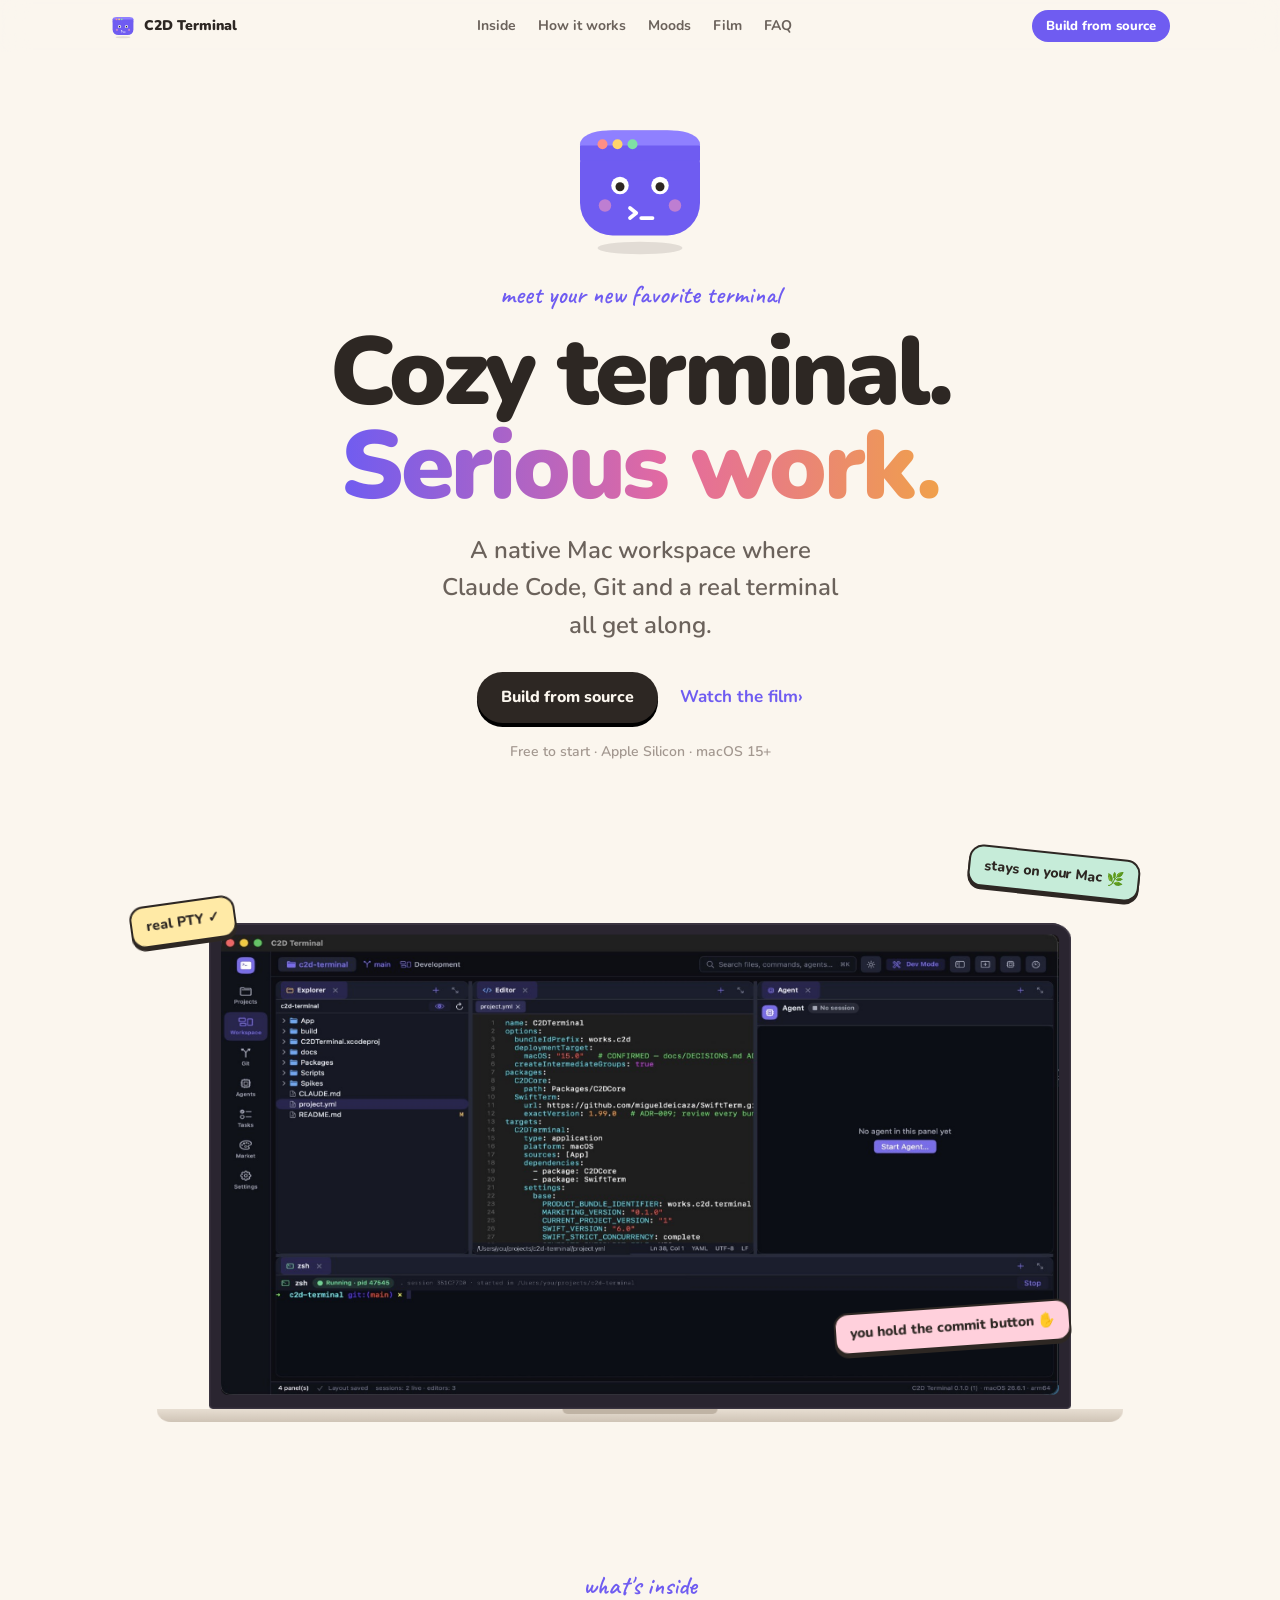
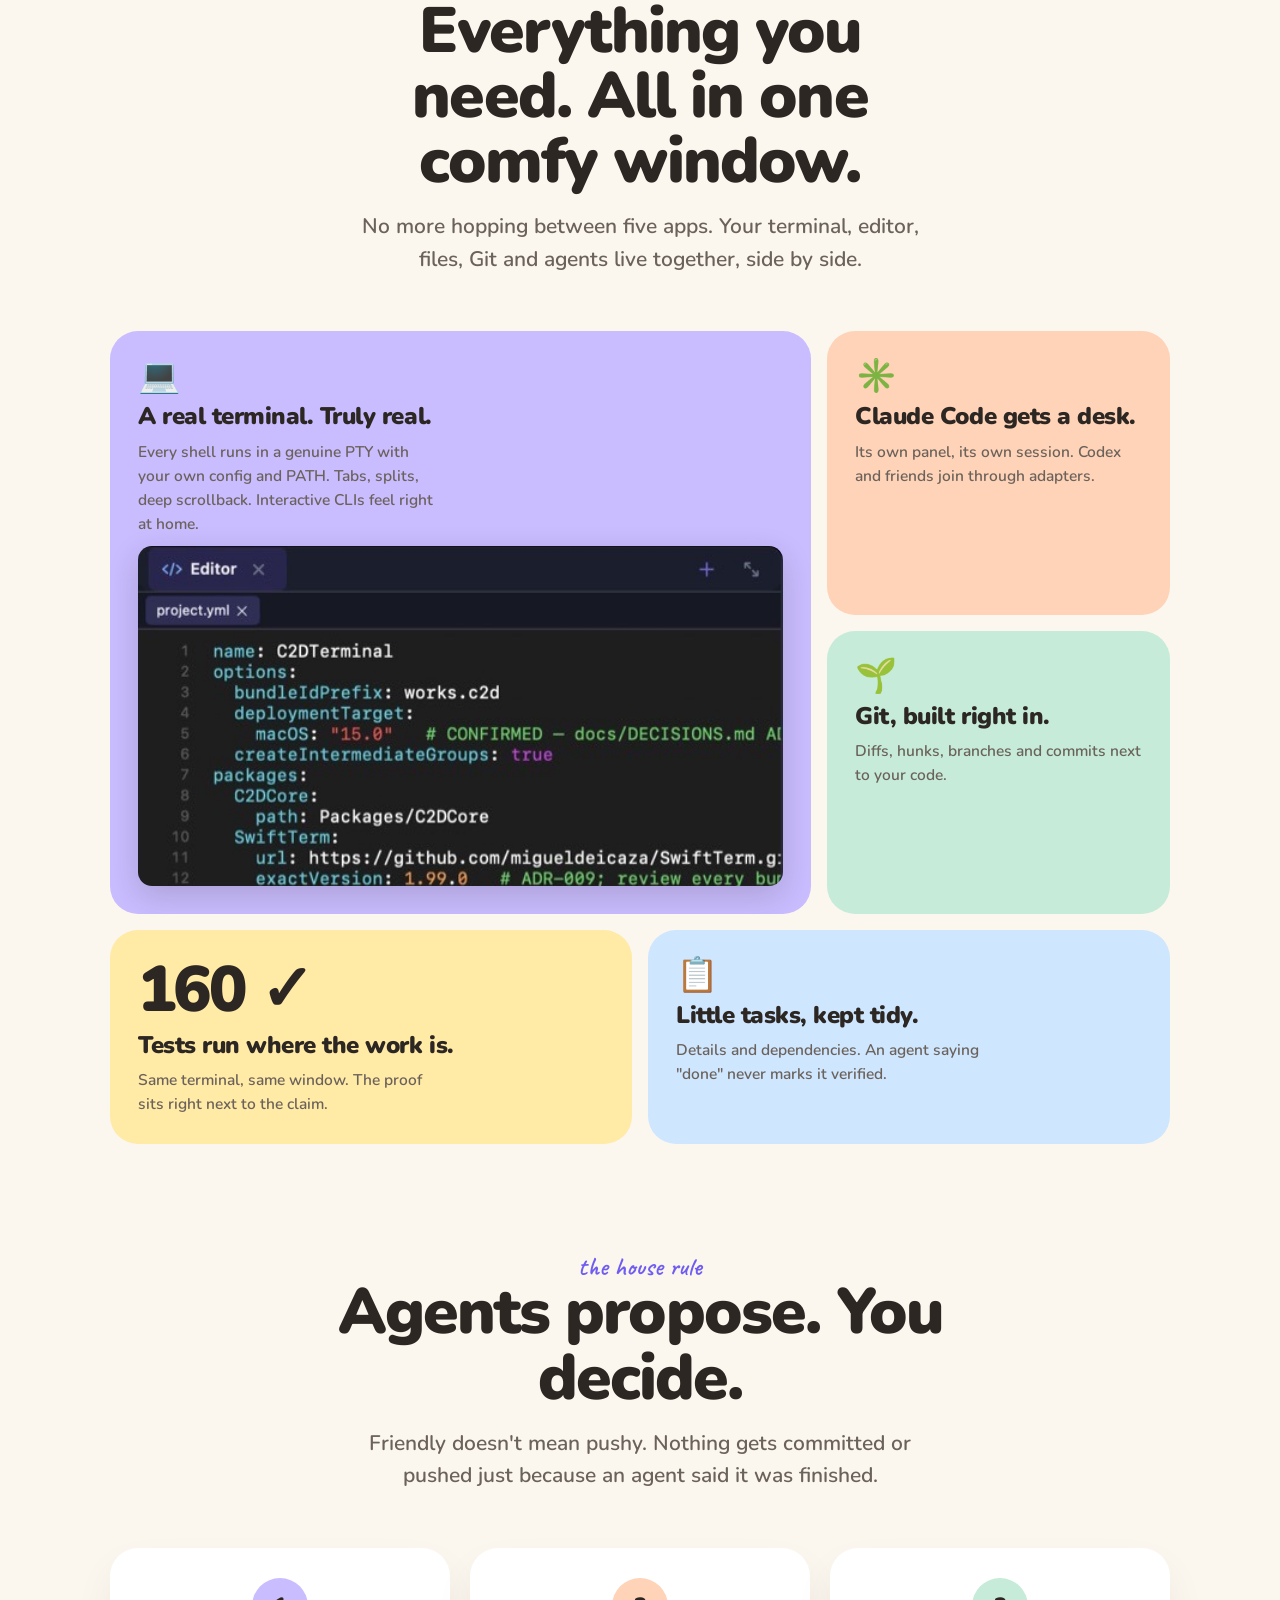
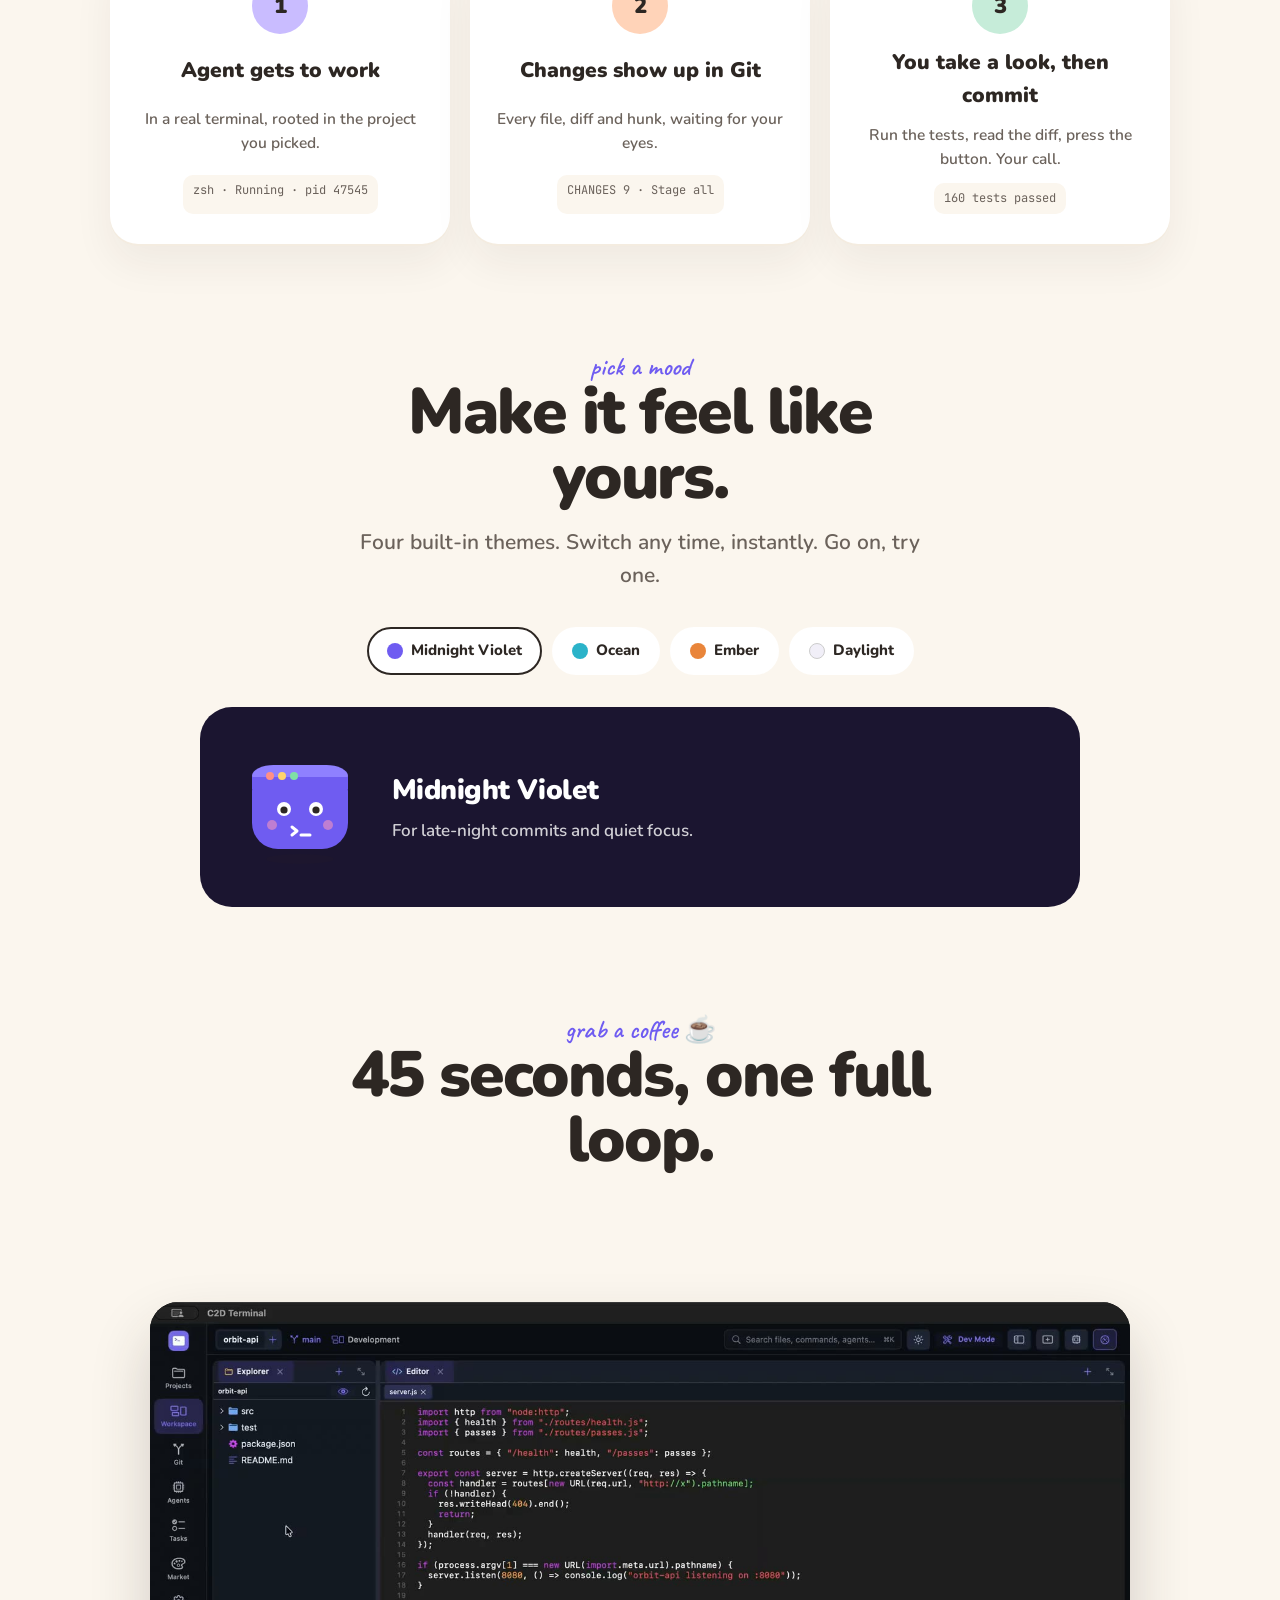
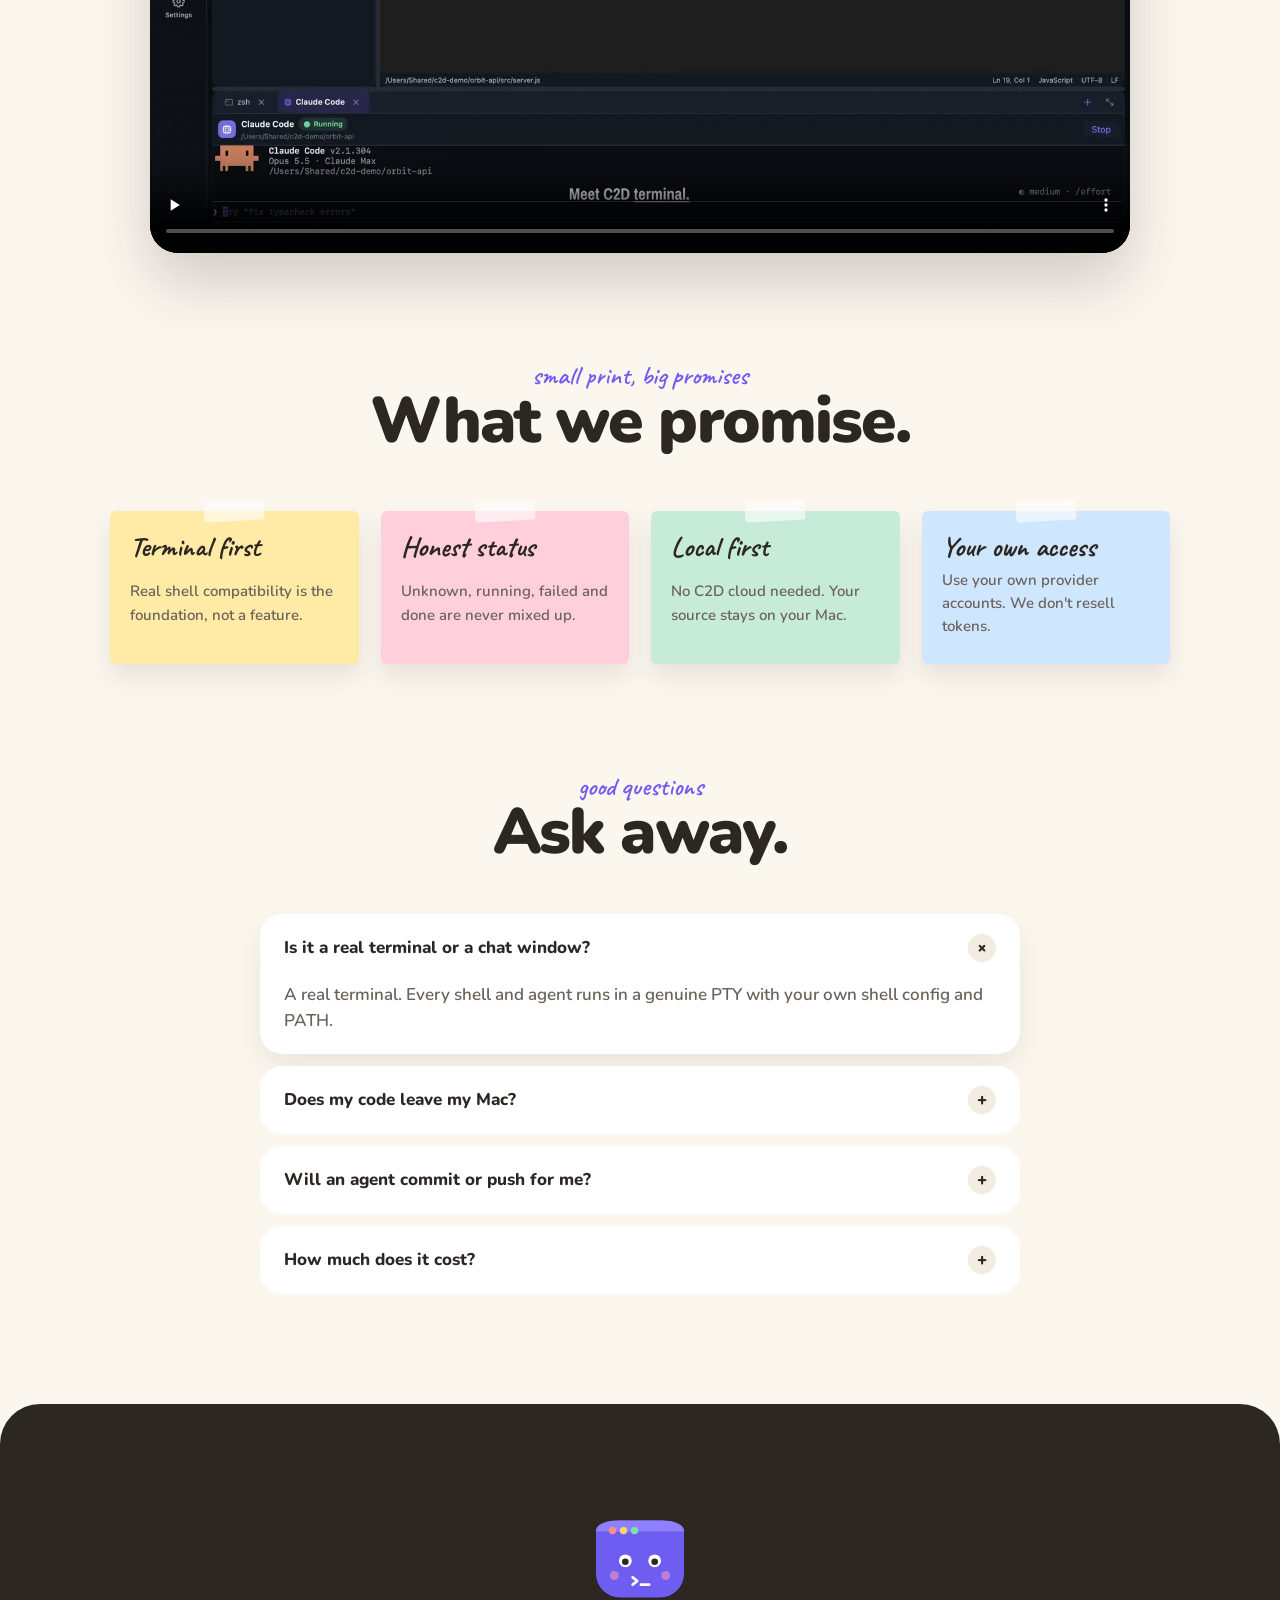
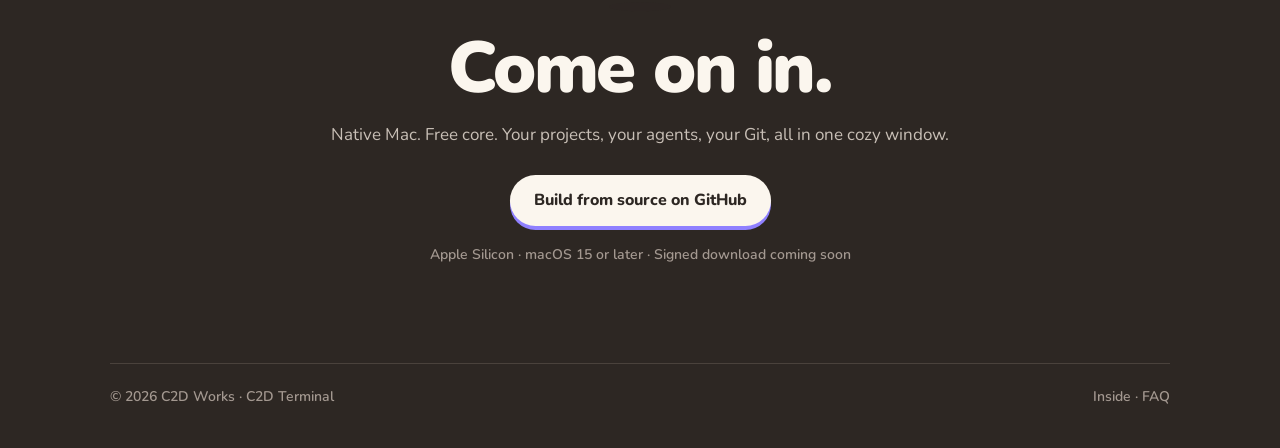
==== commit d1671f11: "feat(website): deploy landing to c2dterminal.com with SEO, favicon and GitHub download links - Verce" ====
--- a/Website/index.html
+++ b/Website/index.html
@@ -3,9 +3,58 @@
 <head>
 <meta charset="utf-8">
 <meta name="viewport" content="width=device-width,initial-scale=1,viewport-fit=cover">
-<meta name="description" content="C2D Terminal is a native macOS terminal and workspace for developers who work with Claude Code, local projects and Git.">
-<title>C2D Terminal — A cozy home for your agents</title>
+<title>C2D Terminal — Native Mac Terminal for Claude Code, Git and AI Coding Agents</title>
+<meta name="description" content="C2D Terminal is a native macOS terminal app where Claude Code, Git, an editor and real PTY shells share one window. Free core, local first, Apple Silicon.">
+<link rel="canonical" href="https://c2dterminal.com/">
+<link rel="icon" href="/favicon.ico" sizes="32x32">
+<link rel="icon" href="/favicon.svg" type="image/svg+xml">
+<link rel="apple-touch-icon" href="/apple-touch-icon.png">
+<meta name="theme-color" content="#fbf6ee">
+<meta name="keywords" content="mac terminal, macOS terminal app, Claude Code terminal, AI coding agent terminal, terminal with git, iTerm alternative, developer workspace mac">
+<meta property="og:type" content="website">
+<meta property="og:site_name" content="C2D Terminal">
+<meta property="og:url" content="https://c2dterminal.com/">
+<meta property="og:title" content="C2D Terminal — Native Mac Terminal for Claude Code, Git and AI Coding Agents">
+<meta property="og:description" content="A native macOS terminal where Claude Code, Git, an editor and real PTY shells share one cozy window. Free core, local first.">
+<meta property="og:image" content="https://c2dterminal.com/shots/og.jpg">
+<meta property="og:image:width" content="1200">
+<meta property="og:image:height" content="630">
+<meta property="og:image:alt" content="C2D Terminal workspace: explorer, editor, agent panel and a running zsh terminal">
+<meta name="twitter:card" content="summary_large_image">
+<meta name="twitter:title" content="C2D Terminal — Native Mac Terminal for Claude Code, Git and AI Coding Agents">
+<meta name="twitter:description" content="A native macOS terminal where Claude Code, Git, an editor and real PTY shells share one cozy window. Free core, local first.">
+<meta name="twitter:image" content="https://c2dterminal.com/shots/og.jpg">
+<link rel="preconnect" href="https://fonts.googleapis.com">
+<link rel="preconnect" href="https://fonts.gstatic.com" crossorigin>
 <link rel="stylesheet" href="https://fonts.googleapis.com/css2?family=Nunito:wght@500;600;700;800;900&family=Caveat:wght@600&family=JetBrains+Mono:wght@500&display=swap">
+<script type="application/ld+json">
+{
+  "@context": "https://schema.org",
+  "@graph": [
+    {
+      "@type": "SoftwareApplication",
+      "name": "C2D Terminal",
+      "url": "https://c2dterminal.com/",
+      "image": "https://c2dterminal.com/shots/og.jpg",
+      "description": "A native macOS terminal app where Claude Code, Git, an editor and real PTY shells share one window.",
+      "applicationCategory": "DeveloperApplication",
+      "operatingSystem": "macOS 15 or later (Apple Silicon)",
+      "offers": { "@type": "Offer", "price": "0", "priceCurrency": "USD" },
+      "author": { "@type": "Organization", "name": "C2D Works", "url": "https://c2dterminal.com/" },
+      "sameAs": ["https://github.com/cemozbeyy/c2d-terminal"]
+    },
+    {
+      "@type": "FAQPage",
+      "mainEntity": [
+        { "@type": "Question", "name": "Is it a real terminal or a chat window?", "acceptedAnswer": { "@type": "Answer", "text": "A real terminal. Every shell and agent runs in a genuine PTY with your own shell config and PATH." } },
+        { "@type": "Question", "name": "Does my code leave my Mac?", "acceptedAnswer": { "@type": "Answer", "text": "Not to C2D. Agents talk to the provider you set up, with your own access, and you're responsible for those charges." } },
+        { "@type": "Question", "name": "Will an agent commit or push for me?", "acceptedAnswer": { "@type": "Answer", "text": "Never. Commits, pushes, pulls and discards are always your explicit actions." } },
+        { "@type": "Question", "name": "How much does it cost?", "acceptedAnswer": { "@type": "Answer", "text": "The core is free: terminal, editor, Git and agents. Premium is on the way and will never lock core features." } }
+      ]
+    }
+  ]
+}
+</script>
 <style>
 /* Layout: Apple-style rhythm (centered headlines, one idea per section, bento, product rising
    on scroll) in a warm, soft register: cream paper, pastel tiles, stickers, and Tiny the mascot. */
@@ -192,7 +241,7 @@
 <nav class="nav"><div class="wrap">
   <a class="brand" href="#top"><svg><use href="#tiny"/></svg>C2D Terminal</a>
   <ul><li><a href="#inside">Inside</a></li><li><a href="#how">How it works</a></li><li><a href="#moods">Moods</a></li><li><a href="#film">Film</a></li><li><a href="#faq">FAQ</a></li></ul>
-  <a class="get" href="#download">Download</a>
+  <a class="get" href="https://github.com/cemozbeyy/c2d-terminal#build-and-run">Build from source</a>
 </div></nav>
 
 <header class="hero wrap center" id="top">
@@ -209,7 +258,7 @@
   <span class="hand">meet your new favorite terminal</span>
   <h1>Cozy terminal.<br><em>Serious work.</em></h1>
   <p class="sub">A native Mac workspace where Claude Code, Git and a real terminal all get along.</p>
-  <div class="ctas"><a class="pill" href="#download">Download for Mac</a><a class="more" href="#film">Watch the film</a></div>
+  <div class="ctas"><a class="pill" href="https://github.com/cemozbeyy/c2d-terminal#build-and-run">Build from source</a><a class="more" href="#film">Watch the film</a></div>
   <p class="fine">Free to start · Apple Silicon · macOS 15+</p>
 </header>
 
@@ -296,8 +345,8 @@
     <svg width="110" height="110" class="rv" aria-hidden="true"><g class="wave"><use href="#tiny"/></g></svg>
     <h2 class="rv" style="font-size:clamp(40px,6vw,72px);font-weight:900;letter-spacing:-.03em;line-height:1">Come on in.</h2>
     <p class="lead rv">Native Mac. Free core. Your projects, your agents, your Git, all in one cozy window.</p>
-    <a class="pill rv" href="#download" style="margin-top:8px">Download for Mac</a>
-    <p class="rv" style="color:#a39890;font-size:14px;font-weight:600">Apple Silicon · macOS 15 or later</p>
+    <a class="pill rv" href="https://github.com/cemozbeyy/c2d-terminal#build-and-run" style="margin-top:8px">Build from source on GitHub</a>
+    <p class="rv" style="color:#a39890;font-size:14px;font-weight:600">Apple Silicon · macOS 15 or later · Signed download coming soon</p>
     <footer><span>© 2026 C2D Works · C2D Terminal</span><span><a href="#inside">Inside</a> · <a href="#faq">FAQ</a></span></footer>
   </div>
 </section>
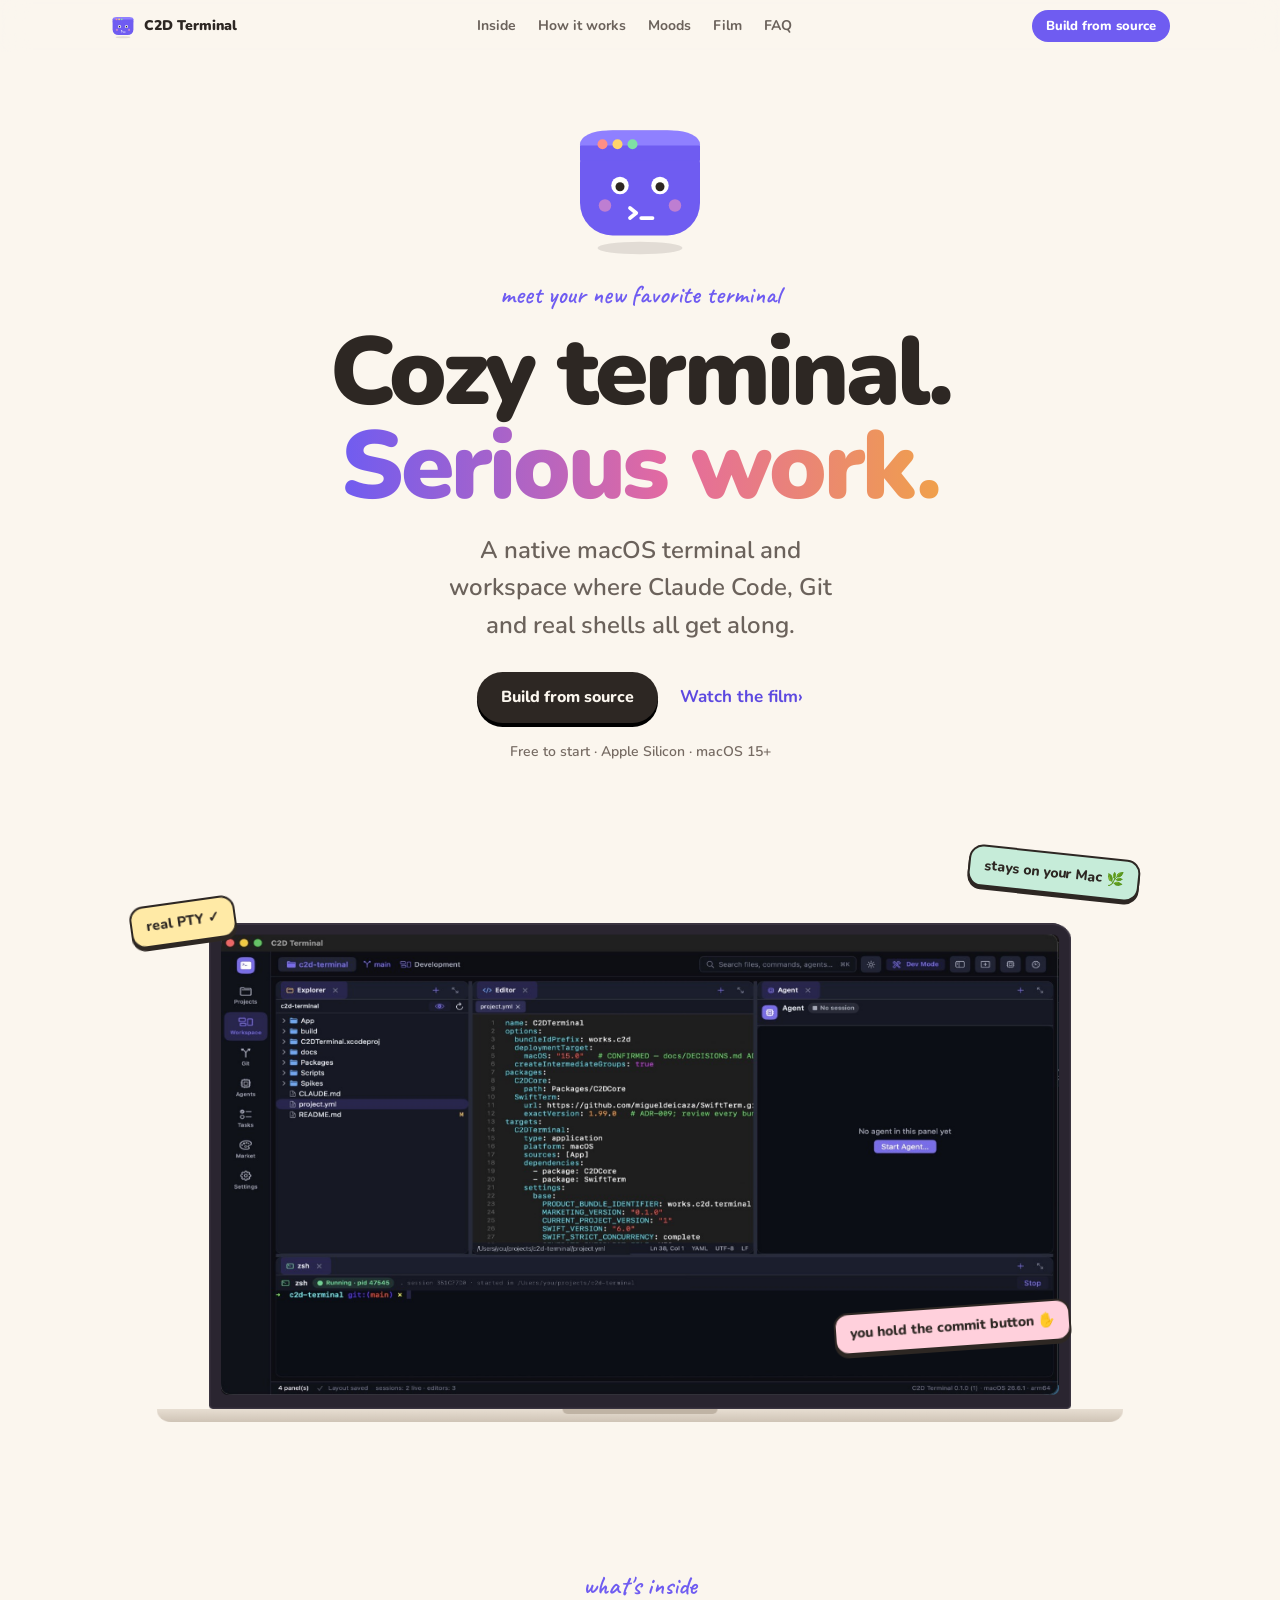
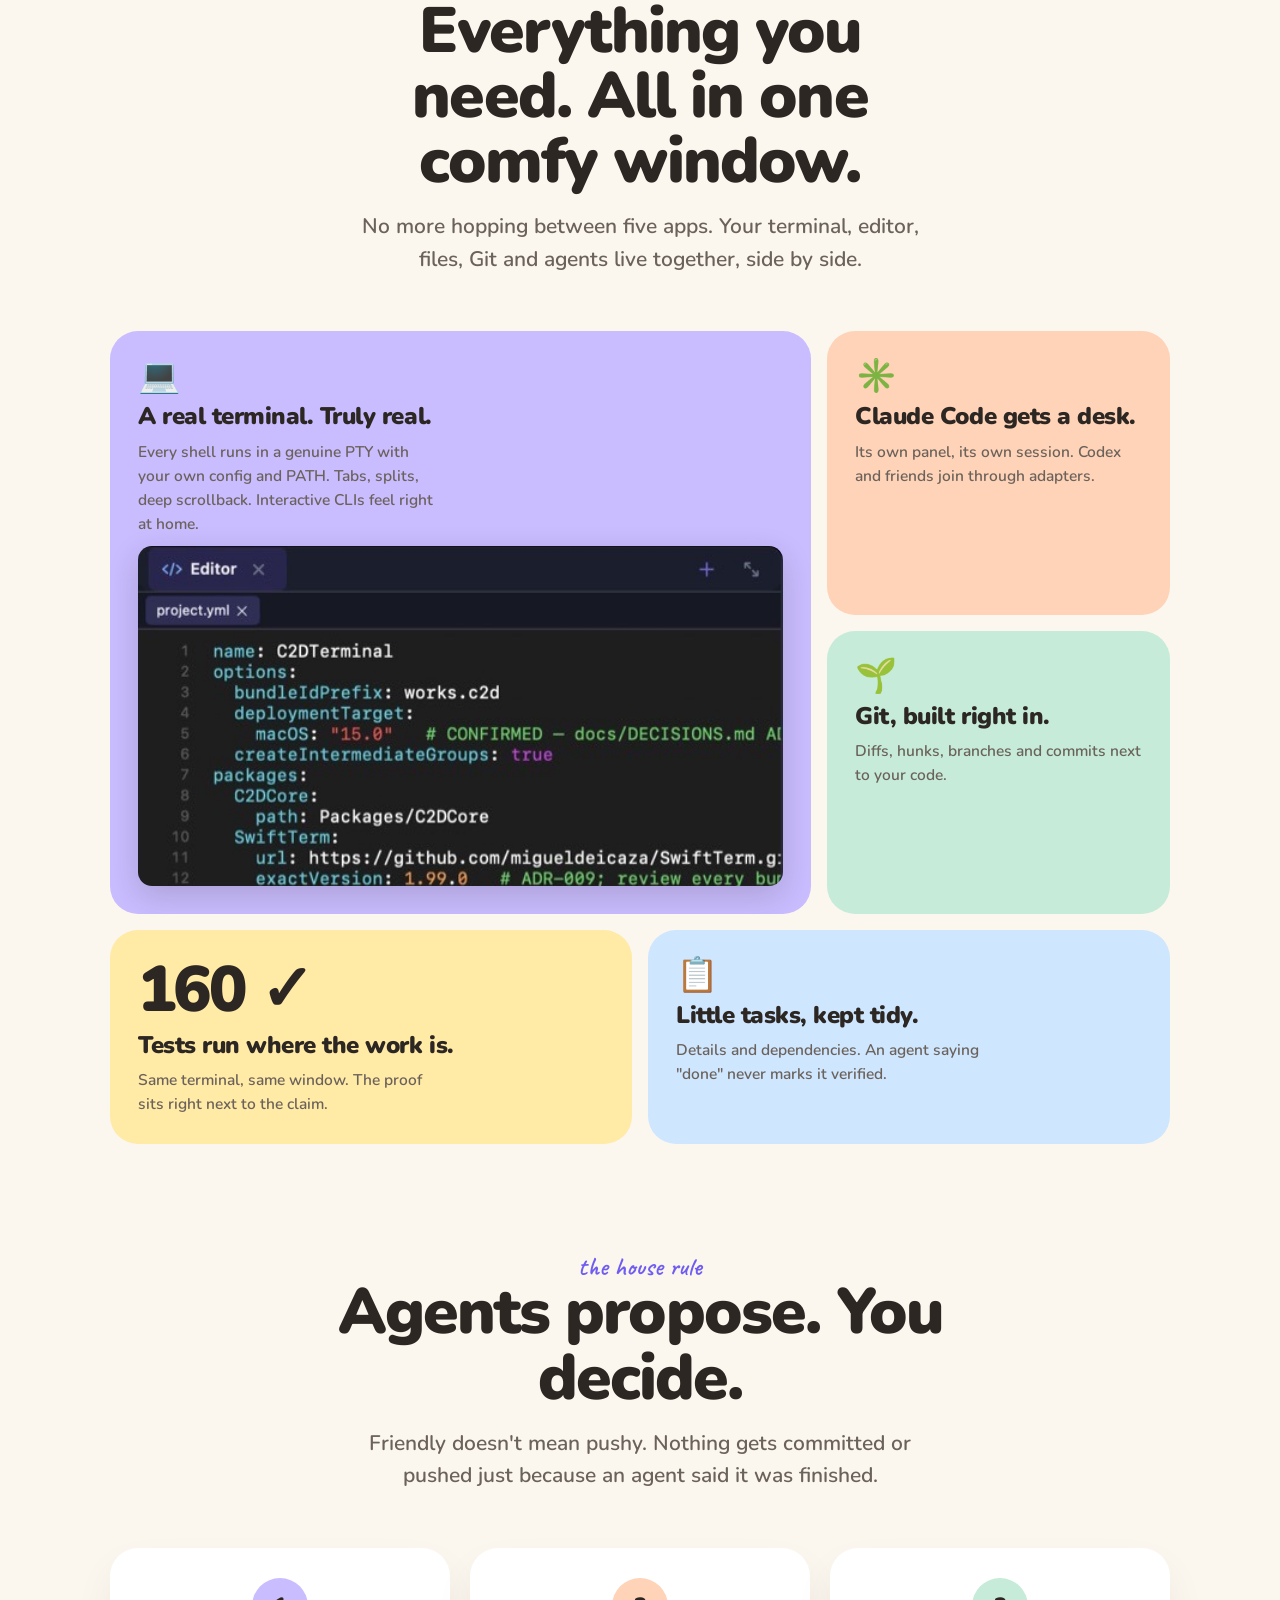
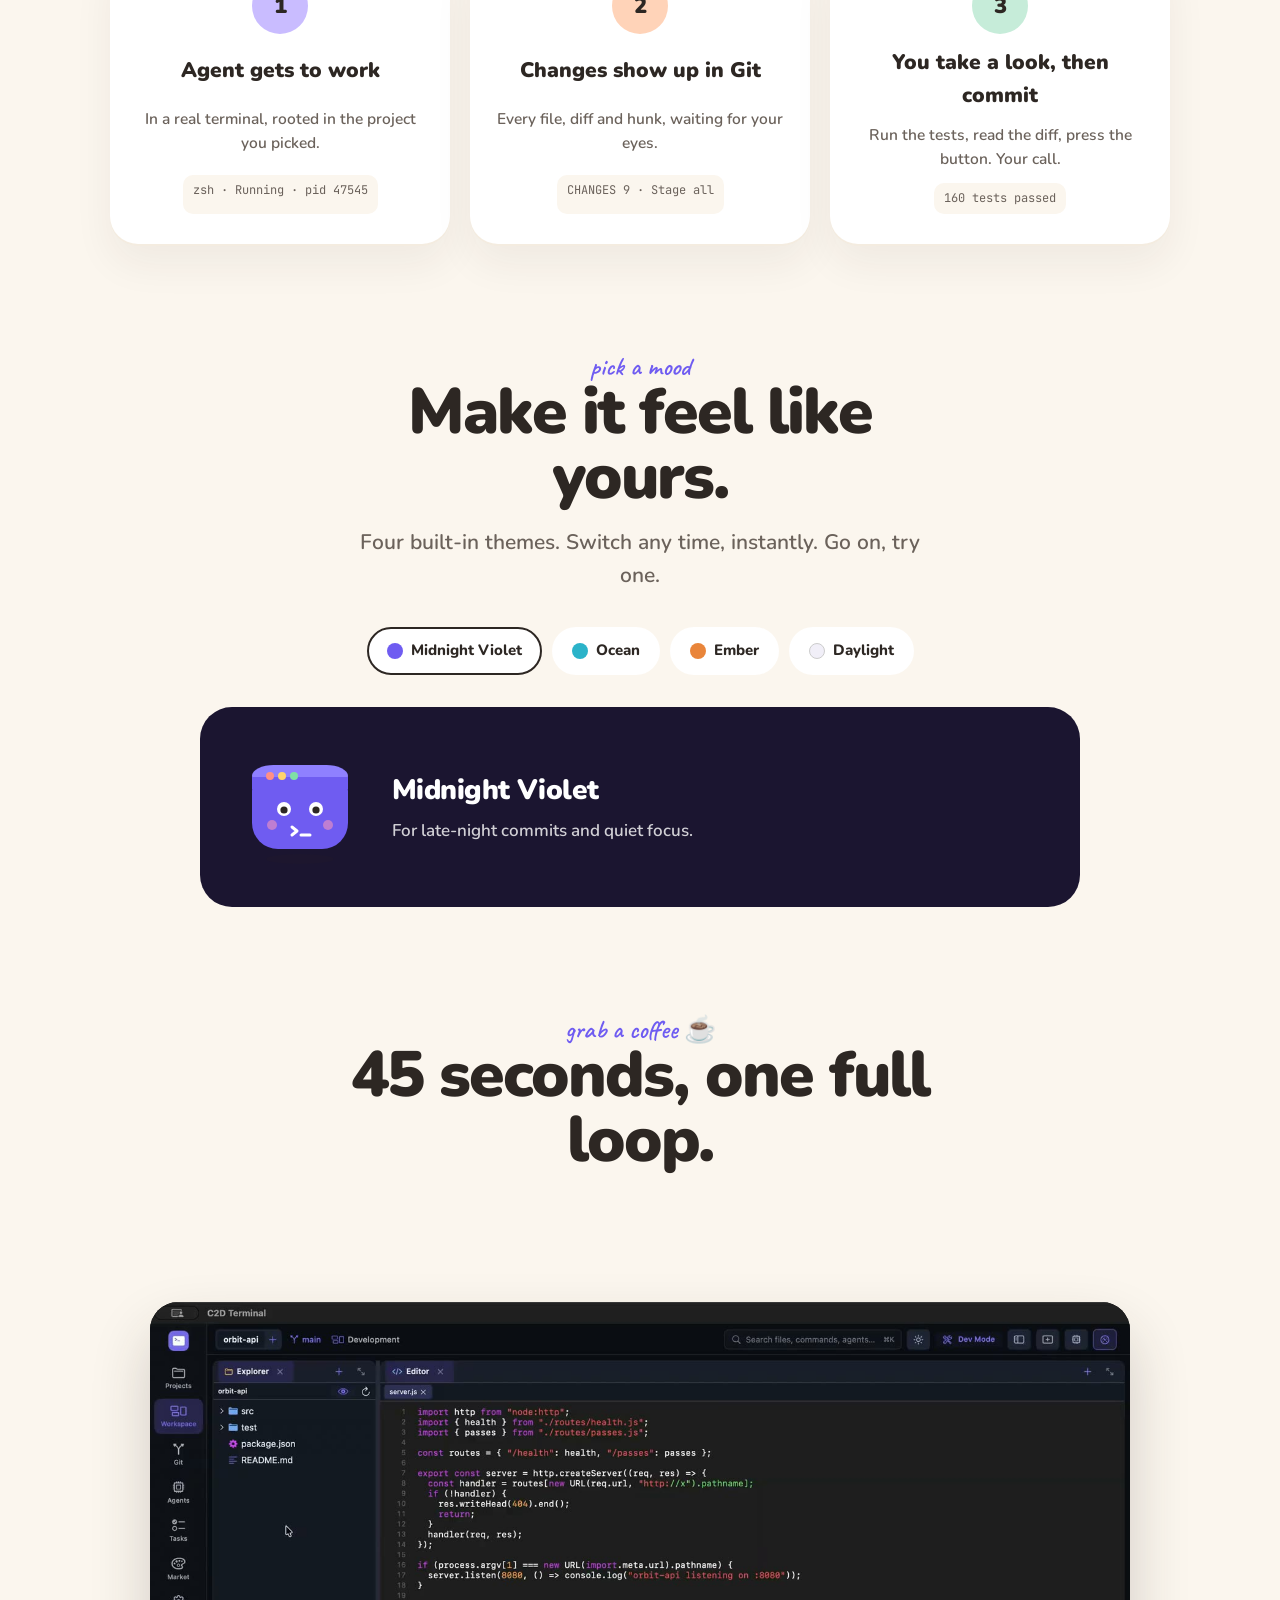
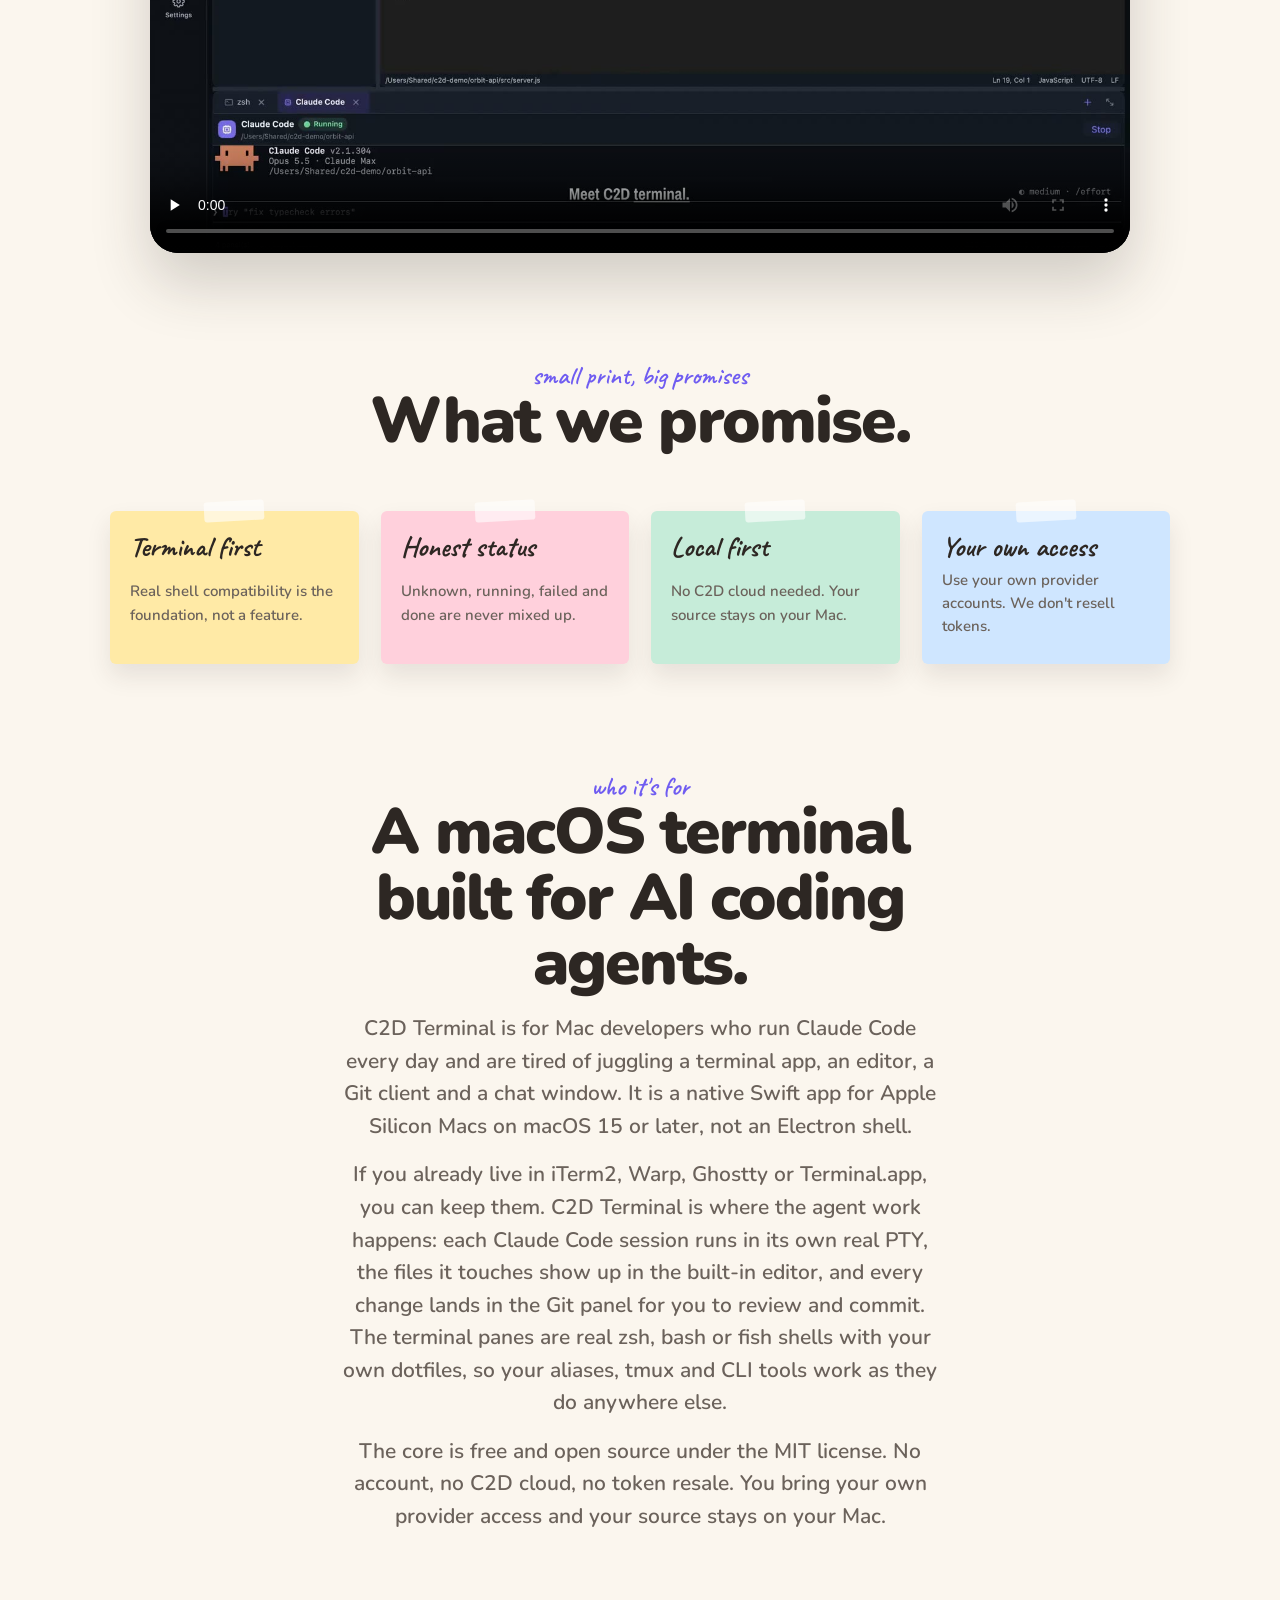
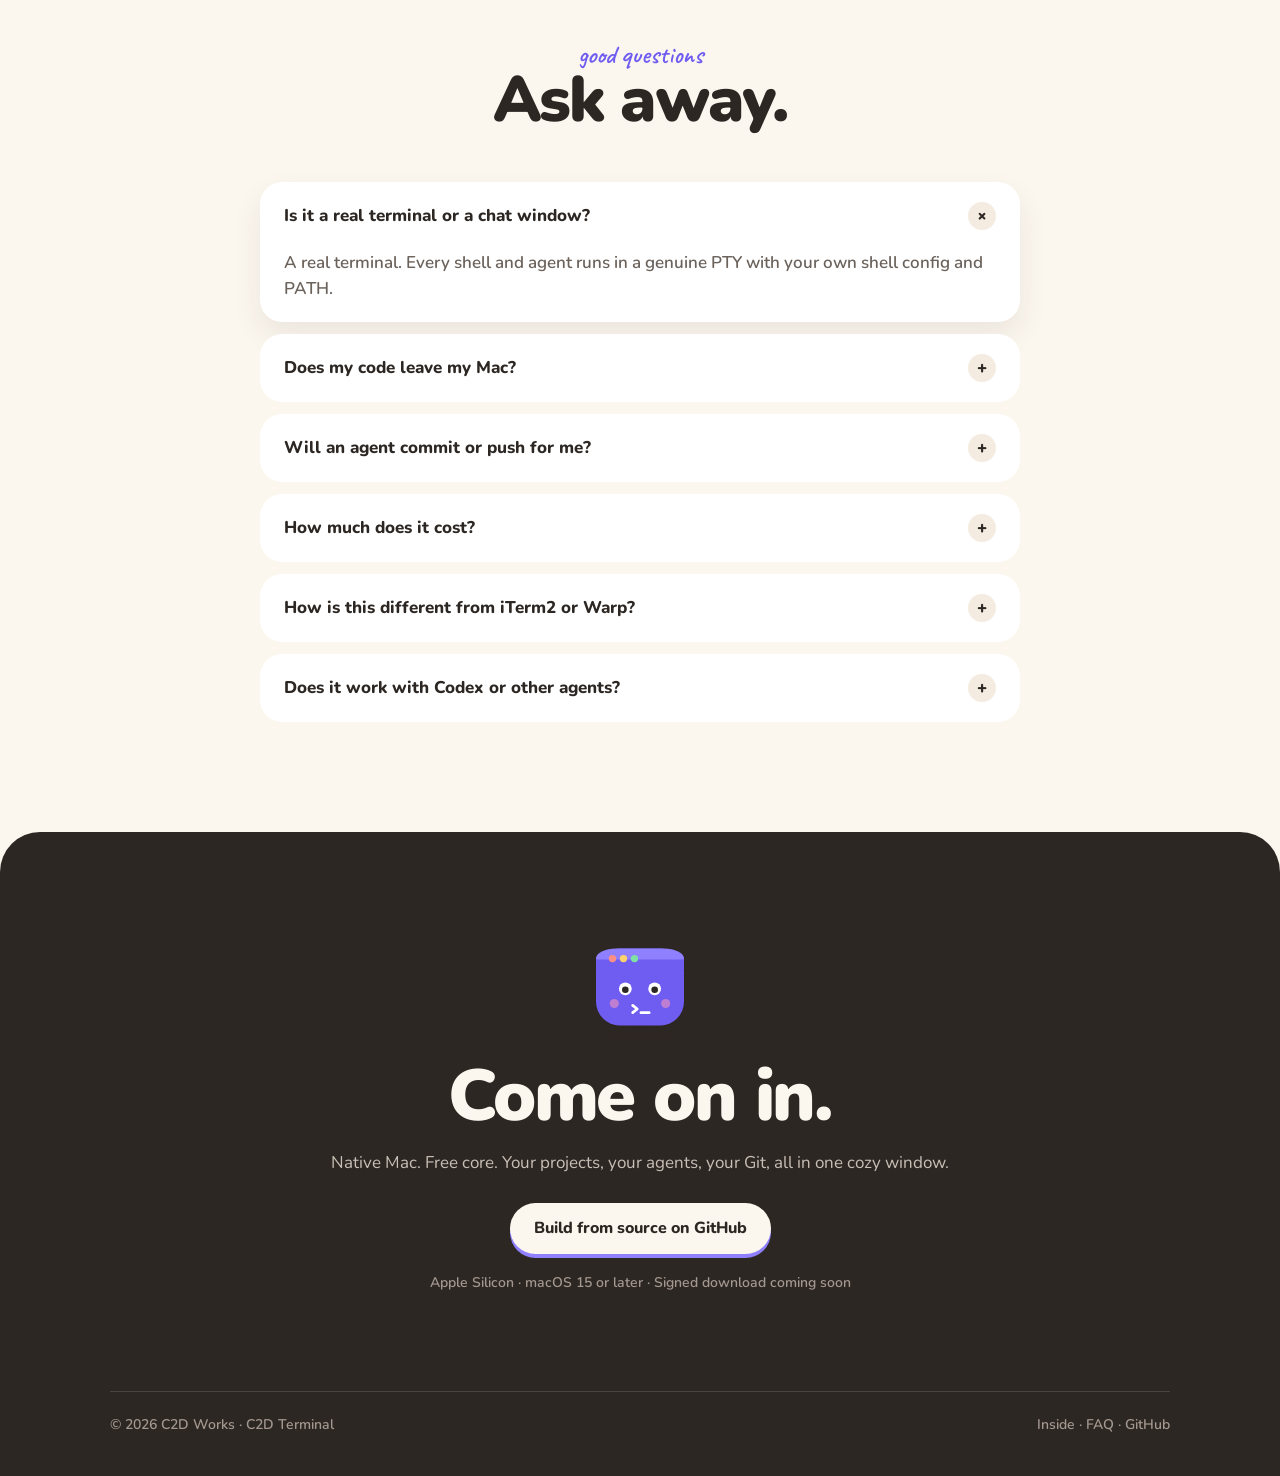
==== commit 20ec9925: "feat(website): SEO copy, accessibility fixes and mobile menu for c2dterminal.com - Audience section " ====
--- a/Website/index.html
+++ b/Website/index.html
@@ -3,7 +3,7 @@
 <head>
 <meta charset="utf-8">
 <meta name="viewport" content="width=device-width,initial-scale=1,viewport-fit=cover">
-<title>C2D Terminal — Native Mac Terminal for Claude Code, Git and AI Coding Agents</title>
+<title>C2D Terminal — macOS Terminal for Claude Code & AI Agents</title>
 <meta name="description" content="C2D Terminal is a native macOS terminal app where Claude Code, Git, an editor and real PTY shells share one window. Free core, local first, Apple Silicon.">
 <link rel="canonical" href="https://c2dterminal.com/">
 <link rel="icon" href="/favicon.ico" sizes="32x32">
@@ -14,19 +14,20 @@
 <meta property="og:type" content="website">
 <meta property="og:site_name" content="C2D Terminal">
 <meta property="og:url" content="https://c2dterminal.com/">
-<meta property="og:title" content="C2D Terminal — Native Mac Terminal for Claude Code, Git and AI Coding Agents">
+<meta property="og:title" content="C2D Terminal — macOS Terminal for Claude Code &amp; AI Agents">
 <meta property="og:description" content="A native macOS terminal where Claude Code, Git, an editor and real PTY shells share one cozy window. Free core, local first.">
 <meta property="og:image" content="https://c2dterminal.com/shots/og.jpg">
 <meta property="og:image:width" content="1200">
 <meta property="og:image:height" content="630">
 <meta property="og:image:alt" content="C2D Terminal workspace: explorer, editor, agent panel and a running zsh terminal">
 <meta name="twitter:card" content="summary_large_image">
-<meta name="twitter:title" content="C2D Terminal — Native Mac Terminal for Claude Code, Git and AI Coding Agents">
+<meta name="twitter:title" content="C2D Terminal — macOS Terminal for Claude Code &amp; AI Agents">
 <meta name="twitter:description" content="A native macOS terminal where Claude Code, Git, an editor and real PTY shells share one cozy window. Free core, local first.">
 <meta name="twitter:image" content="https://c2dterminal.com/shots/og.jpg">
 <link rel="preconnect" href="https://fonts.googleapis.com">
 <link rel="preconnect" href="https://fonts.gstatic.com" crossorigin>
-<link rel="stylesheet" href="https://fonts.googleapis.com/css2?family=Nunito:wght@500;600;700;800;900&family=Caveat:wght@600&family=JetBrains+Mono:wght@500&display=swap">
+<link rel="stylesheet" media="print" onload="this.media='all'" href="https://fonts.googleapis.com/css2?family=Nunito:wght@500;600;700;800;900&family=Caveat:wght@600&family=JetBrains+Mono:wght@500&display=swap">
+<noscript><link rel="stylesheet" href="https://fonts.googleapis.com/css2?family=Nunito:wght@500;600;700;800;900&family=Caveat:wght@600&family=JetBrains+Mono:wght@500&display=swap"></noscript>
 <script type="application/ld+json">
 {
   "@context": "https://schema.org",
@@ -38,6 +39,7 @@
       "image": "https://c2dterminal.com/shots/og.jpg",
       "description": "A native macOS terminal app where Claude Code, Git, an editor and real PTY shells share one window.",
       "applicationCategory": "DeveloperApplication",
+      "license": "https://opensource.org/license/mit",
       "operatingSystem": "macOS 15 or later (Apple Silicon)",
       "offers": { "@type": "Offer", "price": "0", "priceCurrency": "USD" },
       "author": { "@type": "Organization", "name": "C2D Works", "url": "https://c2dterminal.com/" },
@@ -49,7 +51,9 @@
         { "@type": "Question", "name": "Is it a real terminal or a chat window?", "acceptedAnswer": { "@type": "Answer", "text": "A real terminal. Every shell and agent runs in a genuine PTY with your own shell config and PATH." } },
         { "@type": "Question", "name": "Does my code leave my Mac?", "acceptedAnswer": { "@type": "Answer", "text": "Not to C2D. Agents talk to the provider you set up, with your own access, and you're responsible for those charges." } },
         { "@type": "Question", "name": "Will an agent commit or push for me?", "acceptedAnswer": { "@type": "Answer", "text": "Never. Commits, pushes, pulls and discards are always your explicit actions." } },
-        { "@type": "Question", "name": "How much does it cost?", "acceptedAnswer": { "@type": "Answer", "text": "The core is free: terminal, editor, Git and agents. Premium is on the way and will never lock core features." } }
+        { "@type": "Question", "name": "How much does it cost?", "acceptedAnswer": { "@type": "Answer", "text": "The core is free: terminal, editor, Git and agents. Premium is on the way and will never lock core features." } },
+        { "@type": "Question", "name": "How is this different from iTerm2 or Warp?", "acceptedAnswer": { "@type": "Answer", "text": "Those are terminal emulators. C2D Terminal is a workspace: real PTY terminals plus an editor, a Git panel and a dedicated place for Claude Code sessions, all in one native macOS window. Keep your favorite terminal for everything else." } },
+        { "@type": "Question", "name": "Does it work with Codex or other agents?", "acceptedAnswer": { "@type": "Answer", "text": "Claude Code is the verified agent today. A Codex launcher exists but is not verified yet, and other CLI agents can join through adapters as they are tested." } }
       ]
     }
   ]
@@ -59,7 +63,7 @@
 /* Layout: Apple-style rhythm (centered headlines, one idea per section, bento, product rising
    on scroll) in a warm, soft register: cream paper, pastel tiles, stickers, and Tiny the mascot. */
 :root{
-  --cream:#fbf6ee;--cream-2:#f4ece0;--ink:#2d2723;--ink-2:#6b625b;--ink-3:#a39890;
+  --cream:#fbf6ee;--cream-2:#f4ece0;--ink:#2d2723;--ink-2:#6b625b;--ink-3:#766b63;--lav-text:#5d49e0;
   --lav:#c9bcff;--lav-d:#6f5cf1;--peach:#ffd3b8;--mint:#c6ecd9;--butter:#ffeaa6;--sky:#cfe6ff;--rose:#ffd0dc;
   --tiny:#6f5cf1;--tiny-2:#8f80ff;
   --font:"Nunito",ui-rounded,"SF Pro Rounded","Helvetica Neue",Arial,sans-serif;
@@ -80,7 +84,7 @@
 .pill{display:inline-flex;align-items:center;gap:8px;padding:13px 24px;border-radius:999px;font-weight:800;font-size:16px;background:var(--ink);color:var(--cream);box-shadow:0 4px 0 #000;transition:transform .12s,box-shadow .12s}
 .pill:hover{transform:translateY(-2px);box-shadow:0 6px 0 #000}
 .pill:active{transform:translateY(3px) scale(.98);box-shadow:0 1px 0 #000}
-.more{font-weight:700;color:var(--lav-d)}
+.more{font-weight:700;color:var(--lav-text)}
 .more::after{content:" ›";display:inline-block;transition:transform .15s}
 .more:hover::after{transform:translateX(3px)}
 
@@ -92,7 +96,16 @@
 .nav ul{list-style:none;display:flex;gap:22px;margin:0 auto;padding:0;color:var(--ink-2)}
 .nav ul a:hover{color:var(--ink)}
 .nav .get{background:var(--lav-d);color:#fff;padding:6px 14px;border-radius:999px;font-weight:800;font-size:13px}
-@media (max-width:760px){.nav ul{display:none}.nav .get{margin-left:auto}}
+.nav .menu{display:none;width:40px;height:40px;border:0;background:none;padding:8px;border-radius:10px;cursor:pointer;flex-direction:column;justify-content:center;gap:5px}
+.nav .menu span{display:block;height:2px;border-radius:2px;background:var(--ink);transition:transform .2s,opacity .2s}
+.nav .menu[aria-expanded="true"] span:nth-child(1){transform:translateY(7px) rotate(45deg)}
+.nav .menu[aria-expanded="true"] span:nth-child(2){opacity:0}
+.nav .menu[aria-expanded="true"] span:nth-child(3){transform:translateY(-7px) rotate(-45deg)}
+@media (max-width:760px){
+  .nav .wrap{gap:12px}.nav ul{display:none}.nav .brand,.nav .get{white-space:nowrap}.nav .get{margin-left:auto}.nav .menu{display:flex;flex:none}
+  .nav ul.open{display:flex;flex-direction:column;gap:4px;position:absolute;left:0;right:0;top:52px;padding:10px 20px 16px;background:var(--cream);box-shadow:0 18px 30px rgba(45,39,35,.12)}
+  .nav ul.open a{display:block;padding:10px 4px;font-size:16px}
+}
 
 /* hero */
 .hero{padding-block:56px 0;gap:18px}
@@ -240,10 +253,12 @@
 
 <nav class="nav"><div class="wrap">
   <a class="brand" href="#top"><svg><use href="#tiny"/></svg>C2D Terminal</a>
-  <ul><li><a href="#inside">Inside</a></li><li><a href="#how">How it works</a></li><li><a href="#moods">Moods</a></li><li><a href="#film">Film</a></li><li><a href="#faq">FAQ</a></li></ul>
+  <ul id="nav-links"><li><a href="#inside">Inside</a></li><li><a href="#how">How it works</a></li><li><a href="#moods">Moods</a></li><li><a href="#film">Film</a></li><li><a href="#faq">FAQ</a></li></ul>
   <a class="get" href="https://github.com/cemozbeyy/c2d-terminal#build-and-run">Build from source</a>
+  <button class="menu" type="button" aria-expanded="false" aria-controls="nav-links" aria-label="Menu"><span></span><span></span><span></span></button>
 </div></nav>
 
+<main>
 <header class="hero wrap center" id="top">
   <div class="tiny-wrap">
     <svg class="tiny" id="tiny" viewBox="0 0 120 120" role="img" aria-label="Tiny, the C2D mascot. Click to say hi.">
@@ -257,7 +272,7 @@
   </div>
   <span class="hand">meet your new favorite terminal</span>
   <h1>Cozy terminal.<br><em>Serious work.</em></h1>
-  <p class="sub">A native Mac workspace where Claude Code, Git and a real terminal all get along.</p>
+  <p class="sub">A native macOS terminal and workspace where Claude Code, Git and real shells all get along.</p>
   <div class="ctas"><a class="pill" href="https://github.com/cemozbeyy/c2d-terminal#build-and-run">Build from source</a><a class="more" href="#film">Watch the film</a></div>
   <p class="fine">Free to start · Apple Silicon · macOS 15+</p>
 </header>
@@ -268,7 +283,7 @@
     <span class="stk b">stays on your Mac 🌿</span>
     <span class="stk c">you hold the commit button ✋</span>
     <div class="laptop" id="laptop">
-      <div class="lid"><img src="shots/shot1.jpg" width="1600" height="962" alt="C2D Terminal workspace: Explorer, Editor, Agent panel and a running zsh terminal"></div>
+      <div class="lid"><img src="shots/shot1.jpg" fetchpriority="high" width="1600" height="962" alt="C2D Terminal workspace: Explorer, Editor, Agent panel and a running zsh terminal"></div>
       <div class="base"></div>
     </div>
   </div>
@@ -329,6 +344,14 @@
   </div>
 </section>
 
+<section class="sec wrap center" id="for-whom" style="padding-top:0">
+  <span class="hand rv">who it's for</span>
+  <h2 class="rv">A macOS terminal built for AI coding agents.</h2>
+  <p class="lead rv">C2D Terminal is for Mac developers who run Claude Code every day and are tired of juggling a terminal app, an editor, a Git client and a chat window. It is a native Swift app for Apple Silicon Macs on macOS 15 or later, not an Electron shell.</p>
+  <p class="lead rv">If you already live in iTerm2, Warp, Ghostty or Terminal.app, you can keep them. C2D Terminal is where the agent work happens: each Claude Code session runs in its own real PTY, the files it touches show up in the built-in editor, and every change lands in the Git panel for you to review and commit. The terminal panes are real zsh, bash or fish shells with your own dotfiles, so your aliases, tmux and CLI tools work as they do anywhere else.</p>
+  <p class="lead rv">The core is free and open source under the MIT license. No account, no C2D cloud, no token resale. You bring your own provider access and your source stays on your Mac.</p>
+</section>
+
 <section class="sec wrap center" id="faq" style="padding-top:0">
   <span class="hand rv">good questions</span>
   <h2 class="rv">Ask away.</h2>
@@ -337,6 +360,8 @@
     <details><summary>Does my code leave my Mac?</summary><p>Not to C2D. Agents talk to the provider you set up, with your own access, and you're responsible for those charges.</p></details>
     <details><summary>Will an agent commit or push for me?</summary><p>Never. Commits, pushes, pulls and discards are always your explicit actions.</p></details>
     <details><summary>How much does it cost?</summary><p>The core is free: terminal, editor, Git and agents. Premium is on the way and will never lock core features.</p></details>
+    <details><summary>How is this different from iTerm2 or Warp?</summary><p>Those are terminal emulators. C2D Terminal is a workspace: real PTY terminals plus an editor, a Git panel and a dedicated place for Claude Code sessions, all in one native macOS window. Keep your favorite terminal for everything else.</p></details>
+    <details><summary>Does it work with Codex or other agents?</summary><p>Claude Code is the verified agent today. A Codex launcher exists but is not verified yet, and other CLI agents can join through adapters as they are tested.</p></details>
   </div>
 </section>
 
@@ -347,13 +372,21 @@
     <p class="lead rv">Native Mac. Free core. Your projects, your agents, your Git, all in one cozy window.</p>
     <a class="pill rv" href="https://github.com/cemozbeyy/c2d-terminal#build-and-run" style="margin-top:8px">Build from source on GitHub</a>
     <p class="rv" style="color:#a39890;font-size:14px;font-weight:600">Apple Silicon · macOS 15 or later · Signed download coming soon</p>
-    <footer><span>© 2026 C2D Works · C2D Terminal</span><span><a href="#inside">Inside</a> · <a href="#faq">FAQ</a></span></footer>
-  </div>
-</section>
+    <footer><span>© 2026 C2D Works · C2D Terminal</span><span><a href="#inside">Inside</a> · <a href="#faq">FAQ</a> · <a href="https://github.com/cemozbeyy/c2d-terminal">GitHub</a></span></footer>
+  </div>
+</section>
+</main>
 
 <script>
 (function(){
   var reduce=matchMedia('(prefers-reduced-motion: reduce)').matches;
+
+  // Mobile nav: button toggles the link list; Escape and link clicks close it and return focus.
+  var menu=document.querySelector('.nav .menu'),links=document.getElementById('nav-links');
+  function setMenu(open){links.classList.toggle('open',open);menu.setAttribute('aria-expanded',open?'true':'false')}
+  menu.addEventListener('click',function(){setMenu(menu.getAttribute('aria-expanded')!=='true')});
+  links.addEventListener('click',function(e){if(e.target.closest('a'))setMenu(false)});
+  document.addEventListener('keydown',function(e){if(e.key==='Escape'&&menu.getAttribute('aria-expanded')==='true'){setMenu(false);menu.focus()}});
 
   // Tiny: eyes follow the cursor, click for a little hello.
   var tiny=document.getElementById('tiny'),bubble=document.getElementById('bubble');
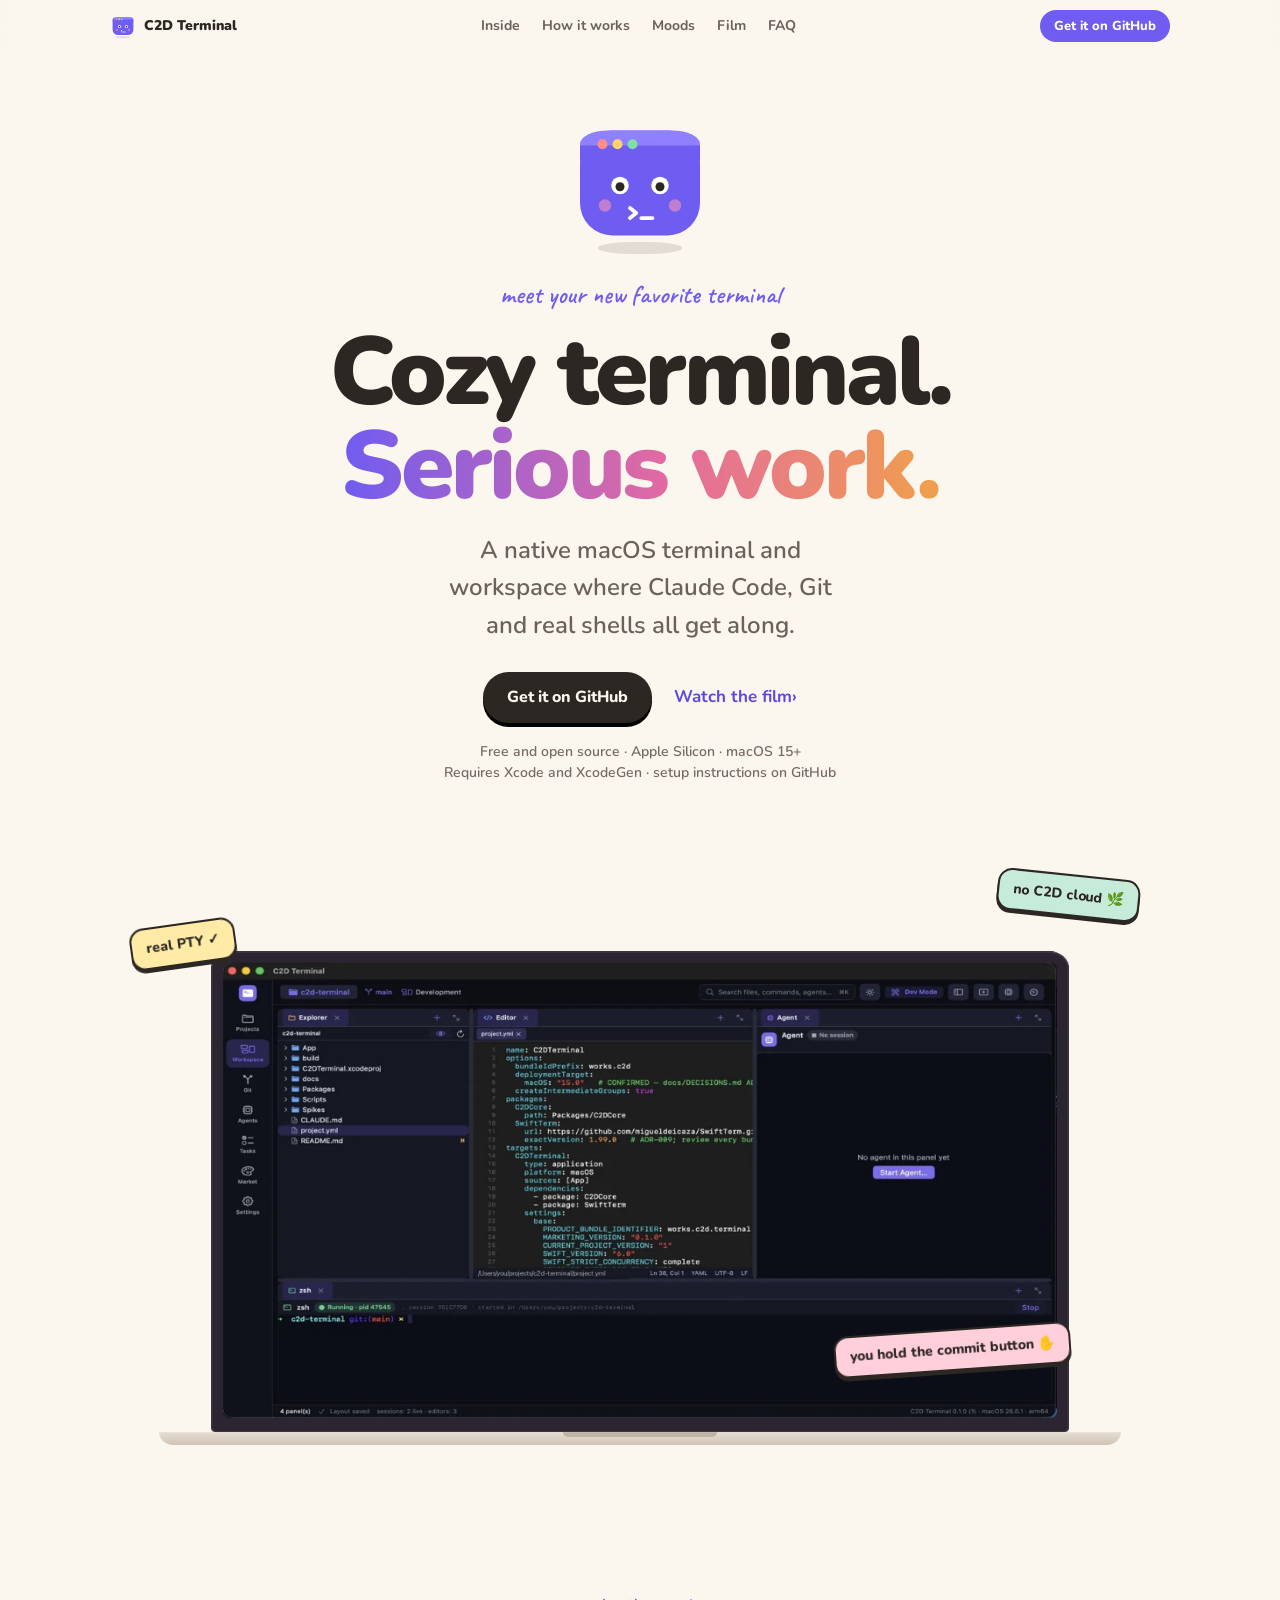
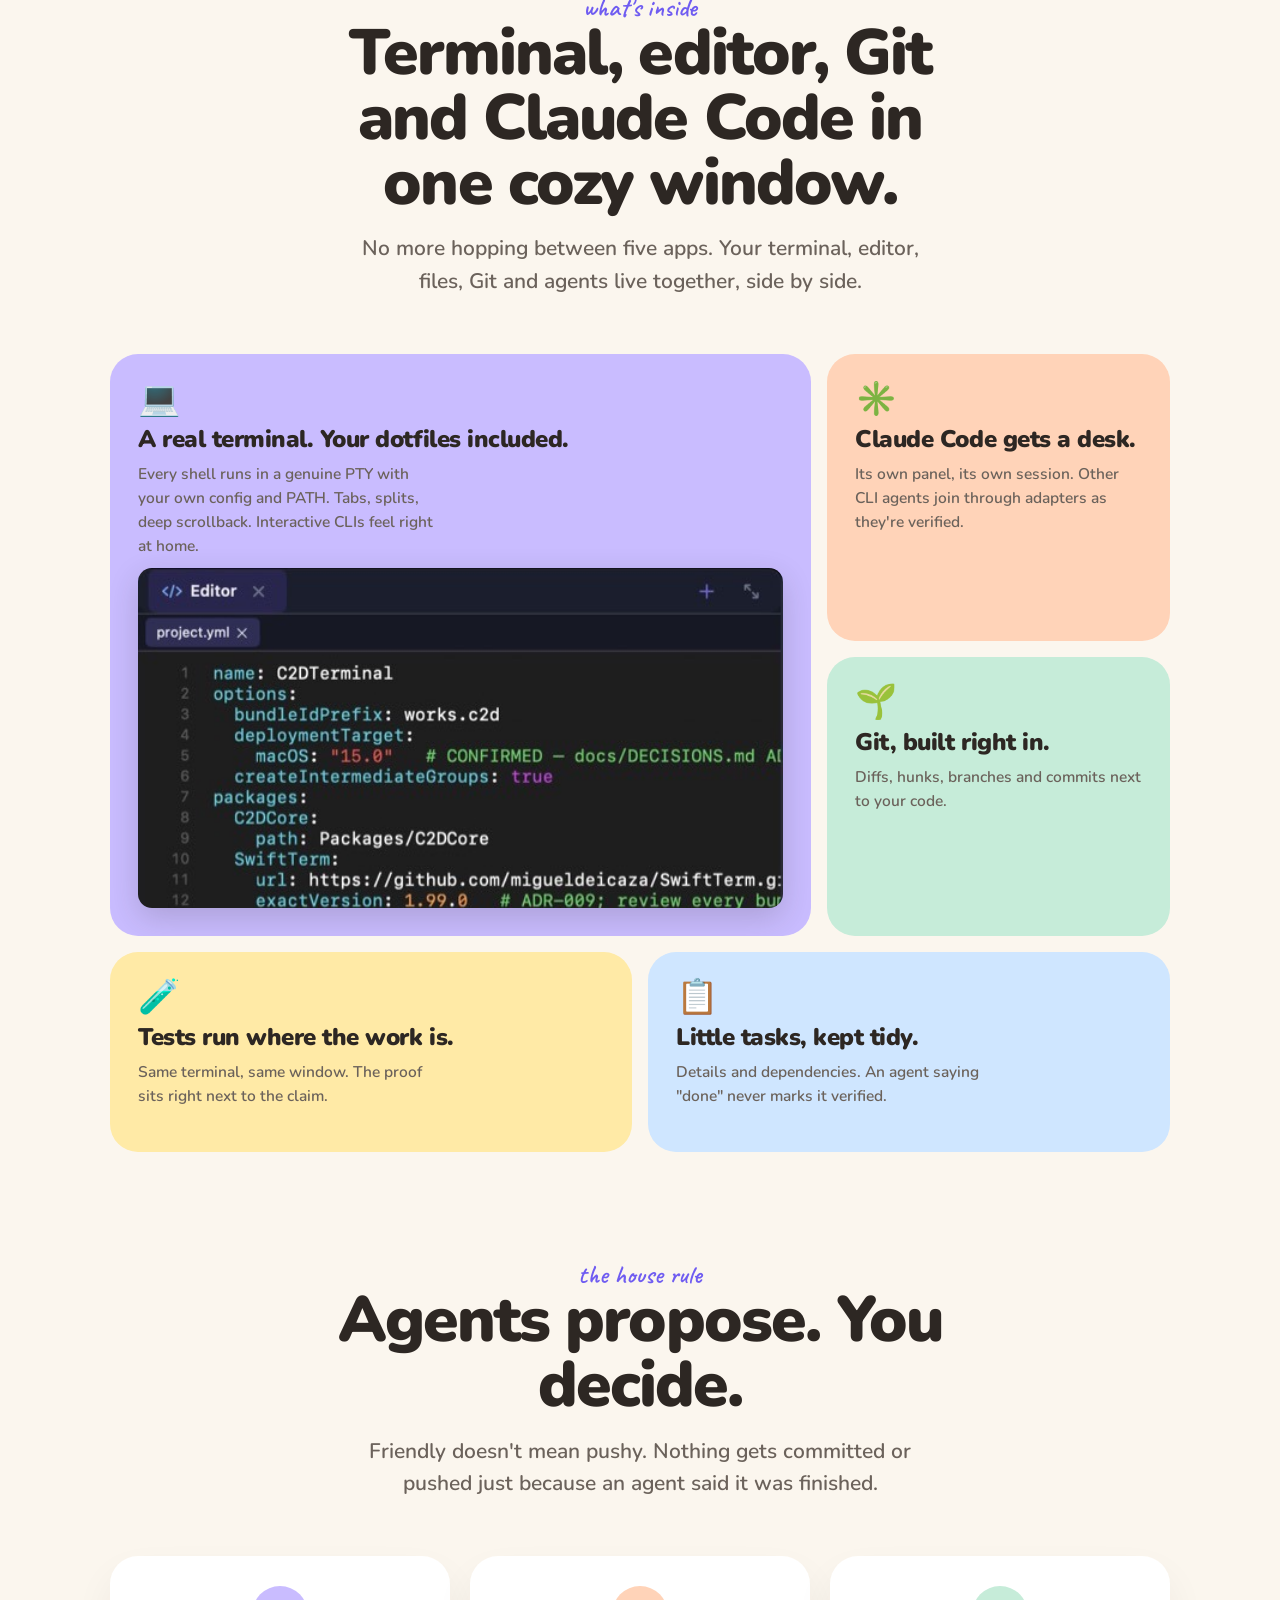
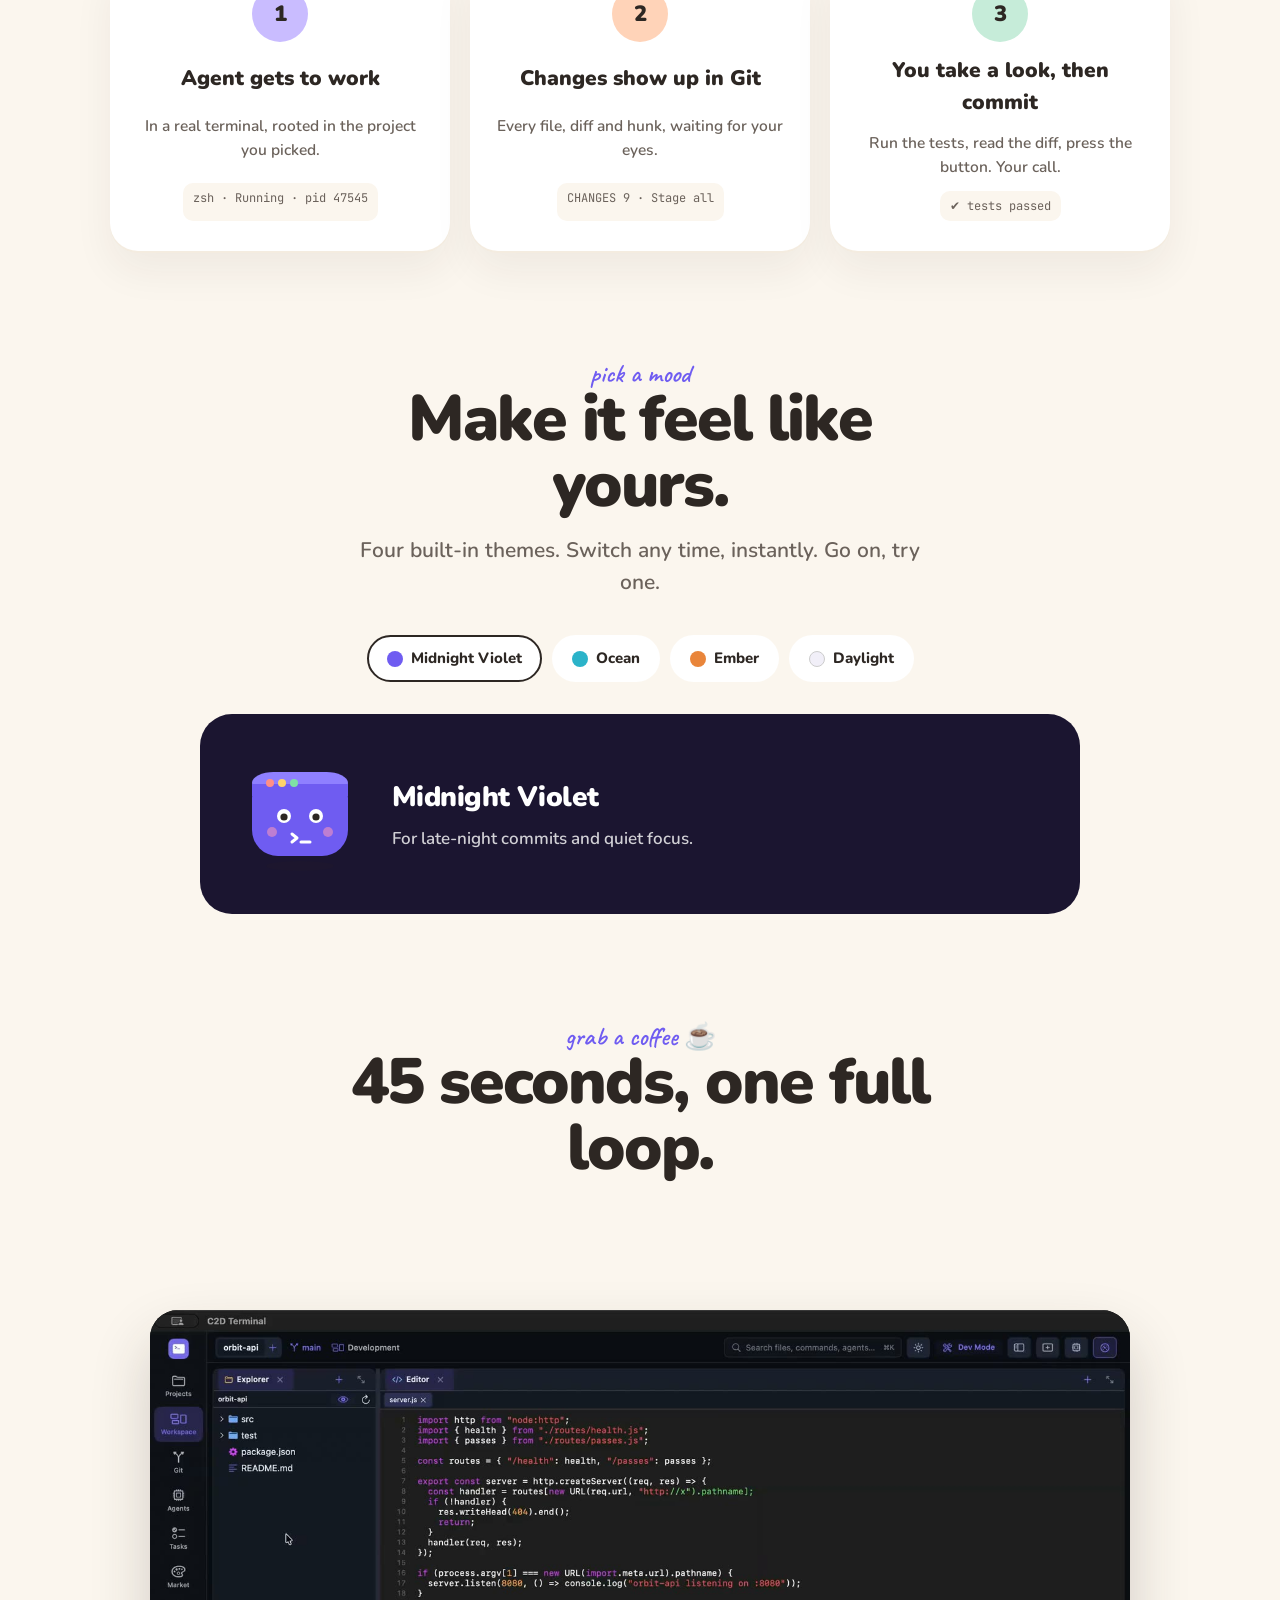
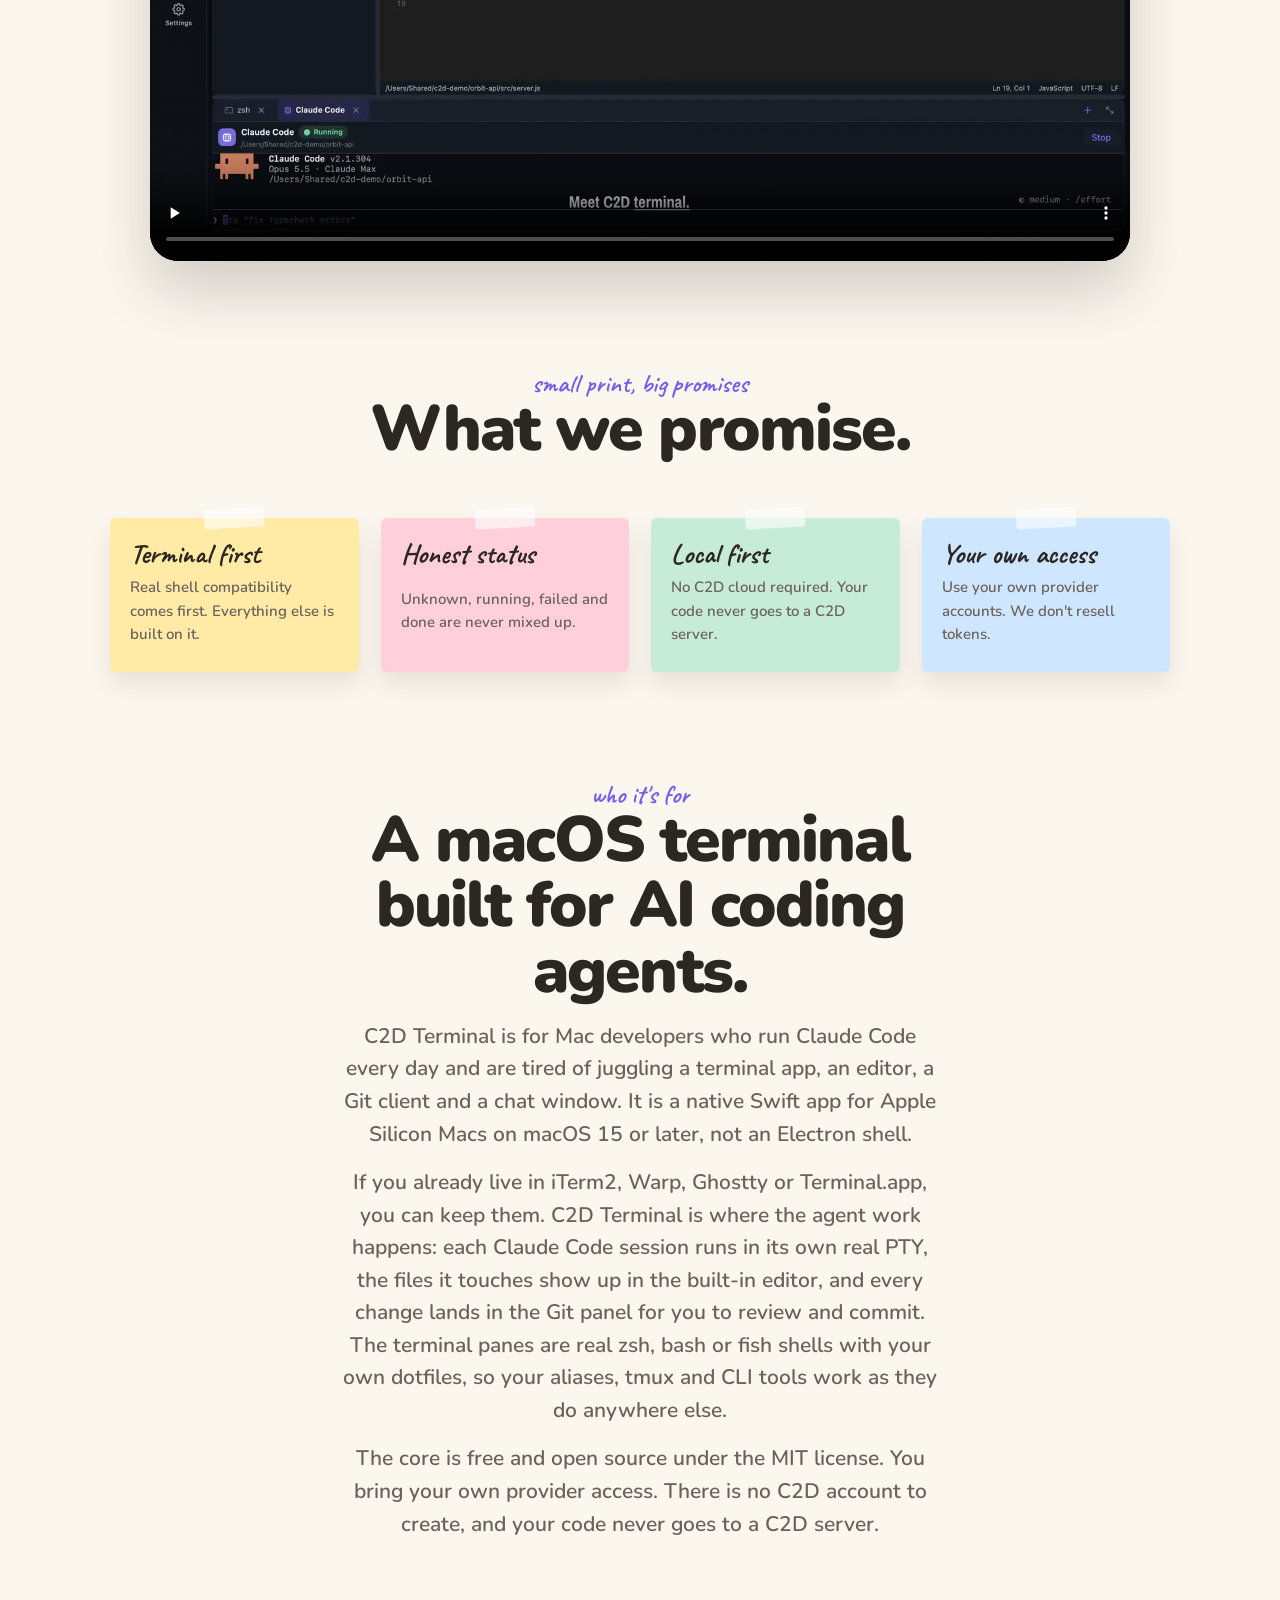
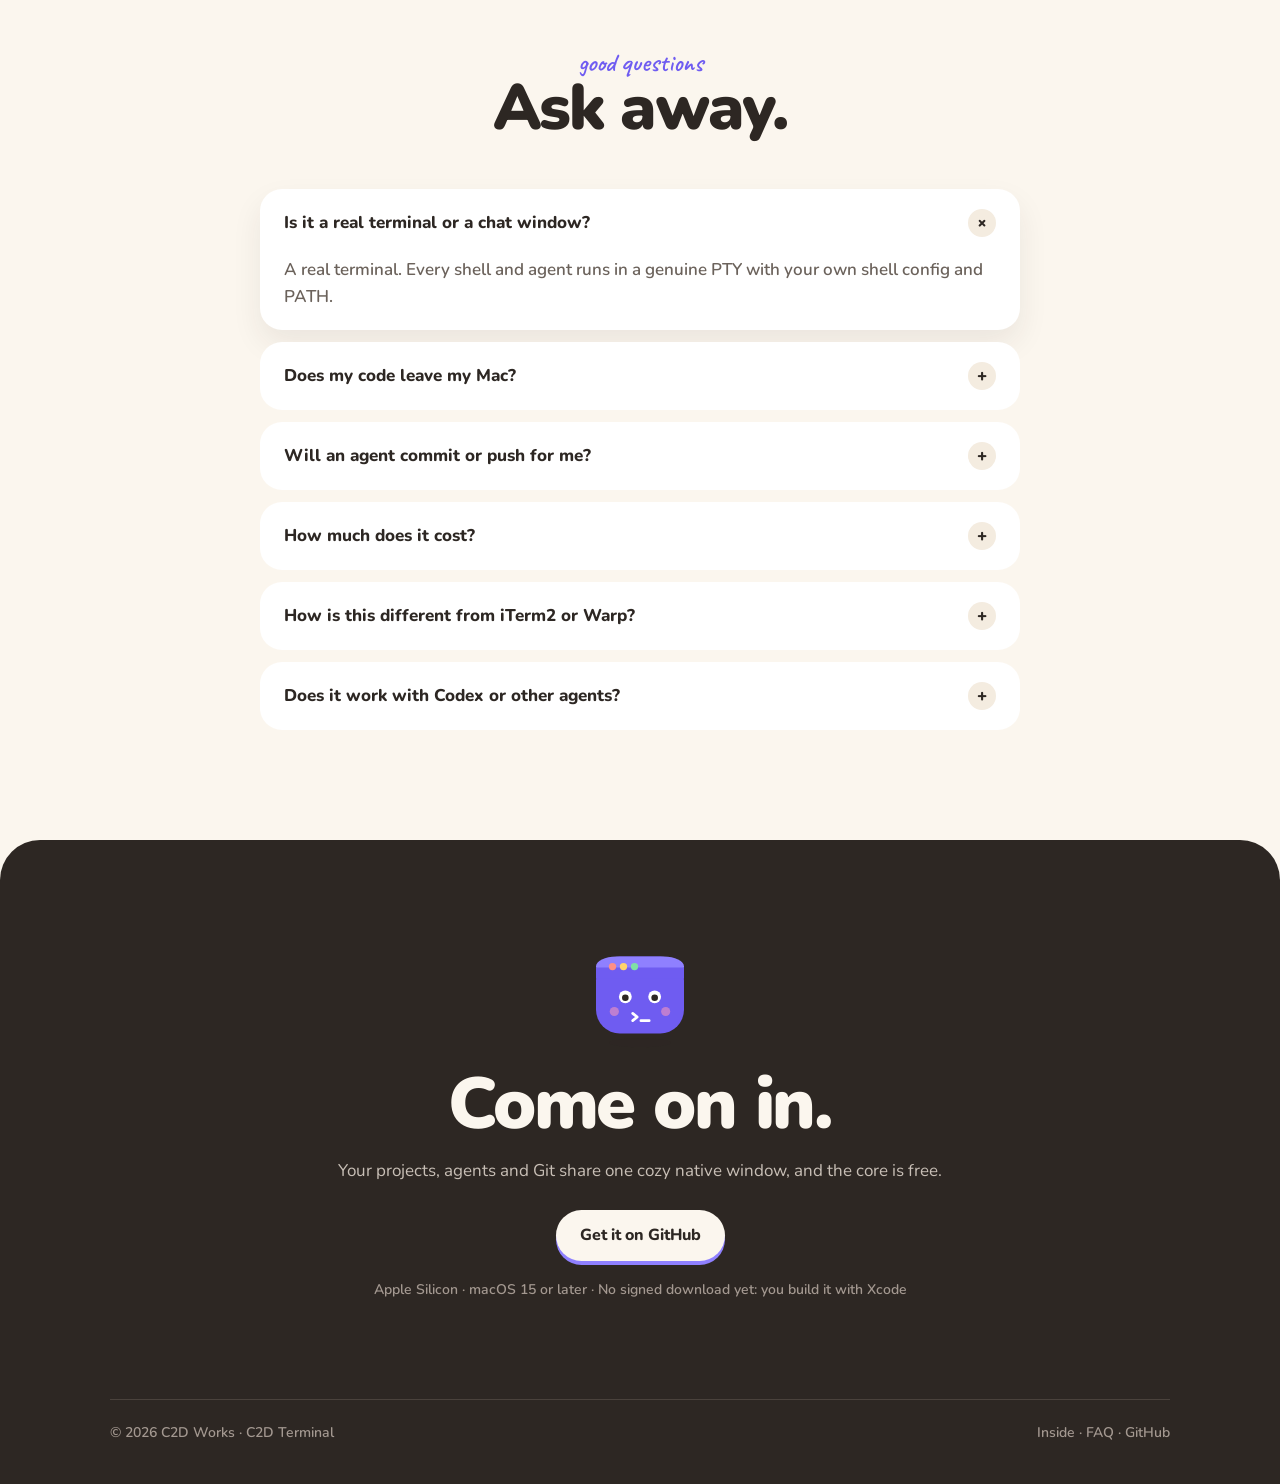
==== commit a91b98ad: "feat(website): honest claims, Vercel Web Analytics and WebP hero for c2dterminal.com - Privacy copy " ====
--- a/Website/index.html
+++ b/Website/index.html
@@ -10,7 +10,6 @@
 <link rel="icon" href="/favicon.svg" type="image/svg+xml">
 <link rel="apple-touch-icon" href="/apple-touch-icon.png">
 <meta name="theme-color" content="#fbf6ee">
-<meta name="keywords" content="mac terminal, macOS terminal app, Claude Code terminal, AI coding agent terminal, terminal with git, iTerm alternative, developer workspace mac">
 <meta property="og:type" content="website">
 <meta property="og:site_name" content="C2D Terminal">
 <meta property="og:url" content="https://c2dterminal.com/">
@@ -51,7 +50,7 @@
         { "@type": "Question", "name": "Is it a real terminal or a chat window?", "acceptedAnswer": { "@type": "Answer", "text": "A real terminal. Every shell and agent runs in a genuine PTY with your own shell config and PATH." } },
         { "@type": "Question", "name": "Does my code leave my Mac?", "acceptedAnswer": { "@type": "Answer", "text": "Not to C2D. Agents talk to the provider you set up, with your own access, and you're responsible for those charges." } },
         { "@type": "Question", "name": "Will an agent commit or push for me?", "acceptedAnswer": { "@type": "Answer", "text": "Never. Commits, pushes, pulls and discards are always your explicit actions." } },
-        { "@type": "Question", "name": "How much does it cost?", "acceptedAnswer": { "@type": "Answer", "text": "The core is free: terminal, editor, Git and agents. Premium is on the way and will never lock core features." } },
+        { "@type": "Question", "name": "How much does it cost?", "acceptedAnswer": { "@type": "Answer", "text": "The core is free and open source: terminal, editor, Git and agents. If a paid tier ever comes, it will never lock core features." } },
         { "@type": "Question", "name": "How is this different from iTerm2 or Warp?", "acceptedAnswer": { "@type": "Answer", "text": "Those are terminal emulators. C2D Terminal is a workspace: real PTY terminals plus an editor, a Git panel and a dedicated place for Claude Code sessions, all in one native macOS window. Keep your favorite terminal for everything else." } },
         { "@type": "Question", "name": "Does it work with Codex or other agents?", "acceptedAnswer": { "@type": "Answer", "text": "Claude Code is the verified agent today. A Codex launcher exists but is not verified yet, and other CLI agents can join through adapters as they are tested." } }
       ]
@@ -228,6 +227,8 @@
 }
 @media (prefers-reduced-motion:reduce){.rv{opacity:1;transform:none;transition:none}.laptop{transform:none!important}html{scroll-behavior:auto}}
 </style>
+<script>window.va=window.va||function(){(window.vaq=window.vaq||[]).push(arguments)};</script>
+<script defer src="/_vercel/insights/script.js"></script>
 </head>
 <body>
 
@@ -254,7 +255,7 @@
 <nav class="nav"><div class="wrap">
   <a class="brand" href="#top"><svg><use href="#tiny"/></svg>C2D Terminal</a>
   <ul id="nav-links"><li><a href="#inside">Inside</a></li><li><a href="#how">How it works</a></li><li><a href="#moods">Moods</a></li><li><a href="#film">Film</a></li><li><a href="#faq">FAQ</a></li></ul>
-  <a class="get" href="https://github.com/cemozbeyy/c2d-terminal#build-and-run">Build from source</a>
+  <a class="get" href="https://github.com/cemozbeyy/c2d-terminal#build-and-run">Get it on GitHub</a>
   <button class="menu" type="button" aria-expanded="false" aria-controls="nav-links" aria-label="Menu"><span></span><span></span><span></span></button>
 </div></nav>
 
@@ -273,17 +274,17 @@
   <span class="hand">meet your new favorite terminal</span>
   <h1>Cozy terminal.<br><em>Serious work.</em></h1>
   <p class="sub">A native macOS terminal and workspace where Claude Code, Git and real shells all get along.</p>
-  <div class="ctas"><a class="pill" href="https://github.com/cemozbeyy/c2d-terminal#build-and-run">Build from source</a><a class="more" href="#film">Watch the film</a></div>
-  <p class="fine">Free to start · Apple Silicon · macOS 15+</p>
+  <div class="ctas"><a class="pill" href="https://github.com/cemozbeyy/c2d-terminal#build-and-run">Get it on GitHub</a><a class="more" href="#film">Watch the film</a></div>
+  <p class="fine">Free and open source · Apple Silicon · macOS 15+<br>Requires Xcode and XcodeGen · setup instructions on GitHub</p>
 </header>
 
 <div class="stage">
   <div class="stickers">
     <span class="stk a">real PTY ✓</span>
-    <span class="stk b">stays on your Mac 🌿</span>
+    <span class="stk b">no C2D cloud 🌿</span>
     <span class="stk c">you hold the commit button ✋</span>
     <div class="laptop" id="laptop">
-      <div class="lid"><img src="shots/shot1.jpg" fetchpriority="high" width="1600" height="962" alt="C2D Terminal workspace: Explorer, Editor, Agent panel and a running zsh terminal"></div>
+      <div class="lid"><picture><source type="image/webp" srcset="shots/shot1-1200.webp 1200w, shots/shot1.webp 1600w" sizes="(max-width: 1012px) calc(100vw - 60px), 952px"><img src="shots/shot1.jpg" fetchpriority="high" width="1600" height="962" alt="C2D Terminal workspace: Explorer, Editor, Agent panel and a running zsh terminal"></picture></div>
       <div class="base"></div>
     </div>
   </div>
@@ -291,13 +292,13 @@
 
 <section class="sec wrap center" id="inside">
   <span class="hand rv">what's inside</span>
-  <h2 class="rv">Everything you need. All in one comfy window.</h2>
+  <h2 class="rv">Terminal, editor, Git and Claude Code in one cozy window.</h2>
   <p class="lead rv">No more hopping between five apps. Your terminal, editor, files, Git and agents live together, side by side.</p>
   <div class="bento">
-    <div class="tile t1 rv"><span class="em">💻</span><h3>A real terminal. Truly real.</h3><p>Every shell runs in a genuine PTY with your own config and PATH. Tabs, splits, deep scrollback. Interactive CLIs feel right at home.</p><div class="shot"><img src="shots/p-editor.jpg" width="538" height="565" alt="Editor panel showing project.yml" loading="lazy" style="max-height:340px;width:100%;object-fit:cover;object-position:top"></div></div>
-    <div class="tile t2 rv"><span class="em">✳️</span><h3>Claude Code gets a desk.</h3><p>Its own panel, its own session. Codex and friends join through adapters.</p></div>
+    <div class="tile t1 rv"><span class="em">💻</span><h3>A real terminal. Your dotfiles included.</h3><p>Every shell runs in a genuine PTY with your own config and PATH. Tabs, splits, deep scrollback. Interactive CLIs feel right at home.</p><div class="shot"><img src="shots/p-editor.jpg" width="538" height="565" alt="Editor panel showing project.yml" loading="lazy" style="max-height:340px;width:100%;object-fit:cover;object-position:top"></div></div>
+    <div class="tile t2 rv"><span class="em">✳️</span><h3>Claude Code gets a desk.</h3><p>Its own panel, its own session. Other CLI agents join through adapters as they're verified.</p></div>
     <div class="tile t3 rv"><span class="em">🌱</span><h3>Git, built right in.</h3><p>Diffs, hunks, branches and commits next to your code.</p></div>
-    <div class="tile t4 rv"><div class="big-num">160 ✓</div><h3>Tests run where the work is.</h3><p>Same terminal, same window. The proof sits right next to the claim.</p></div>
+    <div class="tile t4 rv"><span class="em">🧪</span><h3>Tests run where the work is.</h3><p>Same terminal, same window. The proof sits right next to the claim.</p></div>
     <div class="tile t5 rv"><span class="em">📋</span><h3>Little tasks, kept tidy.</h3><p>Details and dependencies. An agent saying "done" never marks it verified.</p></div>
   </div>
 </section>
@@ -309,7 +310,7 @@
   <div class="steps">
     <div class="step rv"><span class="n">1</span><h3>Agent gets to work</h3><p>In a real terminal, rooted in the project you picked.</p><code>zsh · Running · pid 47545</code></div>
     <div class="step rv"><span class="n">2</span><h3>Changes show up in Git</h3><p>Every file, diff and hunk, waiting for your eyes.</p><code>CHANGES 9 · Stage all</code></div>
-    <div class="step rv"><span class="n">3</span><h3>You take a look, then commit</h3><p>Run the tests, read the diff, press the button. Your call.</p><code>160 tests passed</code></div>
+    <div class="step rv"><span class="n">3</span><h3>You take a look, then commit</h3><p>Run the tests, read the diff, press the button. Your call.</p><code>✔ tests passed</code></div>
   </div>
 </section>
 
@@ -337,9 +338,9 @@
   <span class="hand rv">small print, big promises</span>
   <h2 class="rv">What we promise.</h2>
   <div class="notes">
-    <div class="note rv"><b>Terminal first</b><p>Real shell compatibility is the foundation, not a feature.</p></div>
+    <div class="note rv"><b>Terminal first</b><p>Real shell compatibility comes first. Everything else is built on it.</p></div>
     <div class="note rv"><b>Honest status</b><p>Unknown, running, failed and done are never mixed up.</p></div>
-    <div class="note rv"><b>Local first</b><p>No C2D cloud needed. Your source stays on your Mac.</p></div>
+    <div class="note rv"><b>Local first</b><p>No C2D cloud required. Your code never goes to a C2D server.</p></div>
     <div class="note rv"><b>Your own access</b><p>Use your own provider accounts. We don't resell tokens.</p></div>
   </div>
 </section>
@@ -349,7 +350,7 @@
   <h2 class="rv">A macOS terminal built for AI coding agents.</h2>
   <p class="lead rv">C2D Terminal is for Mac developers who run Claude Code every day and are tired of juggling a terminal app, an editor, a Git client and a chat window. It is a native Swift app for Apple Silicon Macs on macOS 15 or later, not an Electron shell.</p>
   <p class="lead rv">If you already live in iTerm2, Warp, Ghostty or Terminal.app, you can keep them. C2D Terminal is where the agent work happens: each Claude Code session runs in its own real PTY, the files it touches show up in the built-in editor, and every change lands in the Git panel for you to review and commit. The terminal panes are real zsh, bash or fish shells with your own dotfiles, so your aliases, tmux and CLI tools work as they do anywhere else.</p>
-  <p class="lead rv">The core is free and open source under the MIT license. No account, no C2D cloud, no token resale. You bring your own provider access and your source stays on your Mac.</p>
+  <p class="lead rv">The core is free and open source under the MIT license. You bring your own provider access. There is no C2D account to create, and your code never goes to a C2D server.</p>
 </section>
 
 <section class="sec wrap center" id="faq" style="padding-top:0">
@@ -359,7 +360,7 @@
     <details open><summary>Is it a real terminal or a chat window?</summary><p>A real terminal. Every shell and agent runs in a genuine PTY with your own shell config and PATH.</p></details>
     <details><summary>Does my code leave my Mac?</summary><p>Not to C2D. Agents talk to the provider you set up, with your own access, and you're responsible for those charges.</p></details>
     <details><summary>Will an agent commit or push for me?</summary><p>Never. Commits, pushes, pulls and discards are always your explicit actions.</p></details>
-    <details><summary>How much does it cost?</summary><p>The core is free: terminal, editor, Git and agents. Premium is on the way and will never lock core features.</p></details>
+    <details><summary>How much does it cost?</summary><p>The core is free and open source: terminal, editor, Git and agents. If a paid tier ever comes, it will never lock core features.</p></details>
     <details><summary>How is this different from iTerm2 or Warp?</summary><p>Those are terminal emulators. C2D Terminal is a workspace: real PTY terminals plus an editor, a Git panel and a dedicated place for Claude Code sessions, all in one native macOS window. Keep your favorite terminal for everything else.</p></details>
     <details><summary>Does it work with Codex or other agents?</summary><p>Claude Code is the verified agent today. A Codex launcher exists but is not verified yet, and other CLI agents can join through adapters as they are tested.</p></details>
   </div>
@@ -369,9 +370,9 @@
   <div class="wrap center" style="gap:18px">
     <svg width="110" height="110" class="rv" aria-hidden="true"><g class="wave"><use href="#tiny"/></g></svg>
     <h2 class="rv" style="font-size:clamp(40px,6vw,72px);font-weight:900;letter-spacing:-.03em;line-height:1">Come on in.</h2>
-    <p class="lead rv">Native Mac. Free core. Your projects, your agents, your Git, all in one cozy window.</p>
-    <a class="pill rv" href="https://github.com/cemozbeyy/c2d-terminal#build-and-run" style="margin-top:8px">Build from source on GitHub</a>
-    <p class="rv" style="color:#a39890;font-size:14px;font-weight:600">Apple Silicon · macOS 15 or later · Signed download coming soon</p>
+    <p class="lead rv">Your projects, agents and Git share one cozy native window, and the core is free.</p>
+    <a class="pill rv" href="https://github.com/cemozbeyy/c2d-terminal#build-and-run" style="margin-top:8px">Get it on GitHub</a>
+    <p class="rv" style="color:#a39890;font-size:14px;font-weight:600">Apple Silicon · macOS 15 or later · No signed download yet: you build it with Xcode</p>
     <footer><span>© 2026 C2D Works · C2D Terminal</span><span><a href="#inside">Inside</a> · <a href="#faq">FAQ</a> · <a href="https://github.com/cemozbeyy/c2d-terminal">GitHub</a></span></footer>
   </div>
 </section>
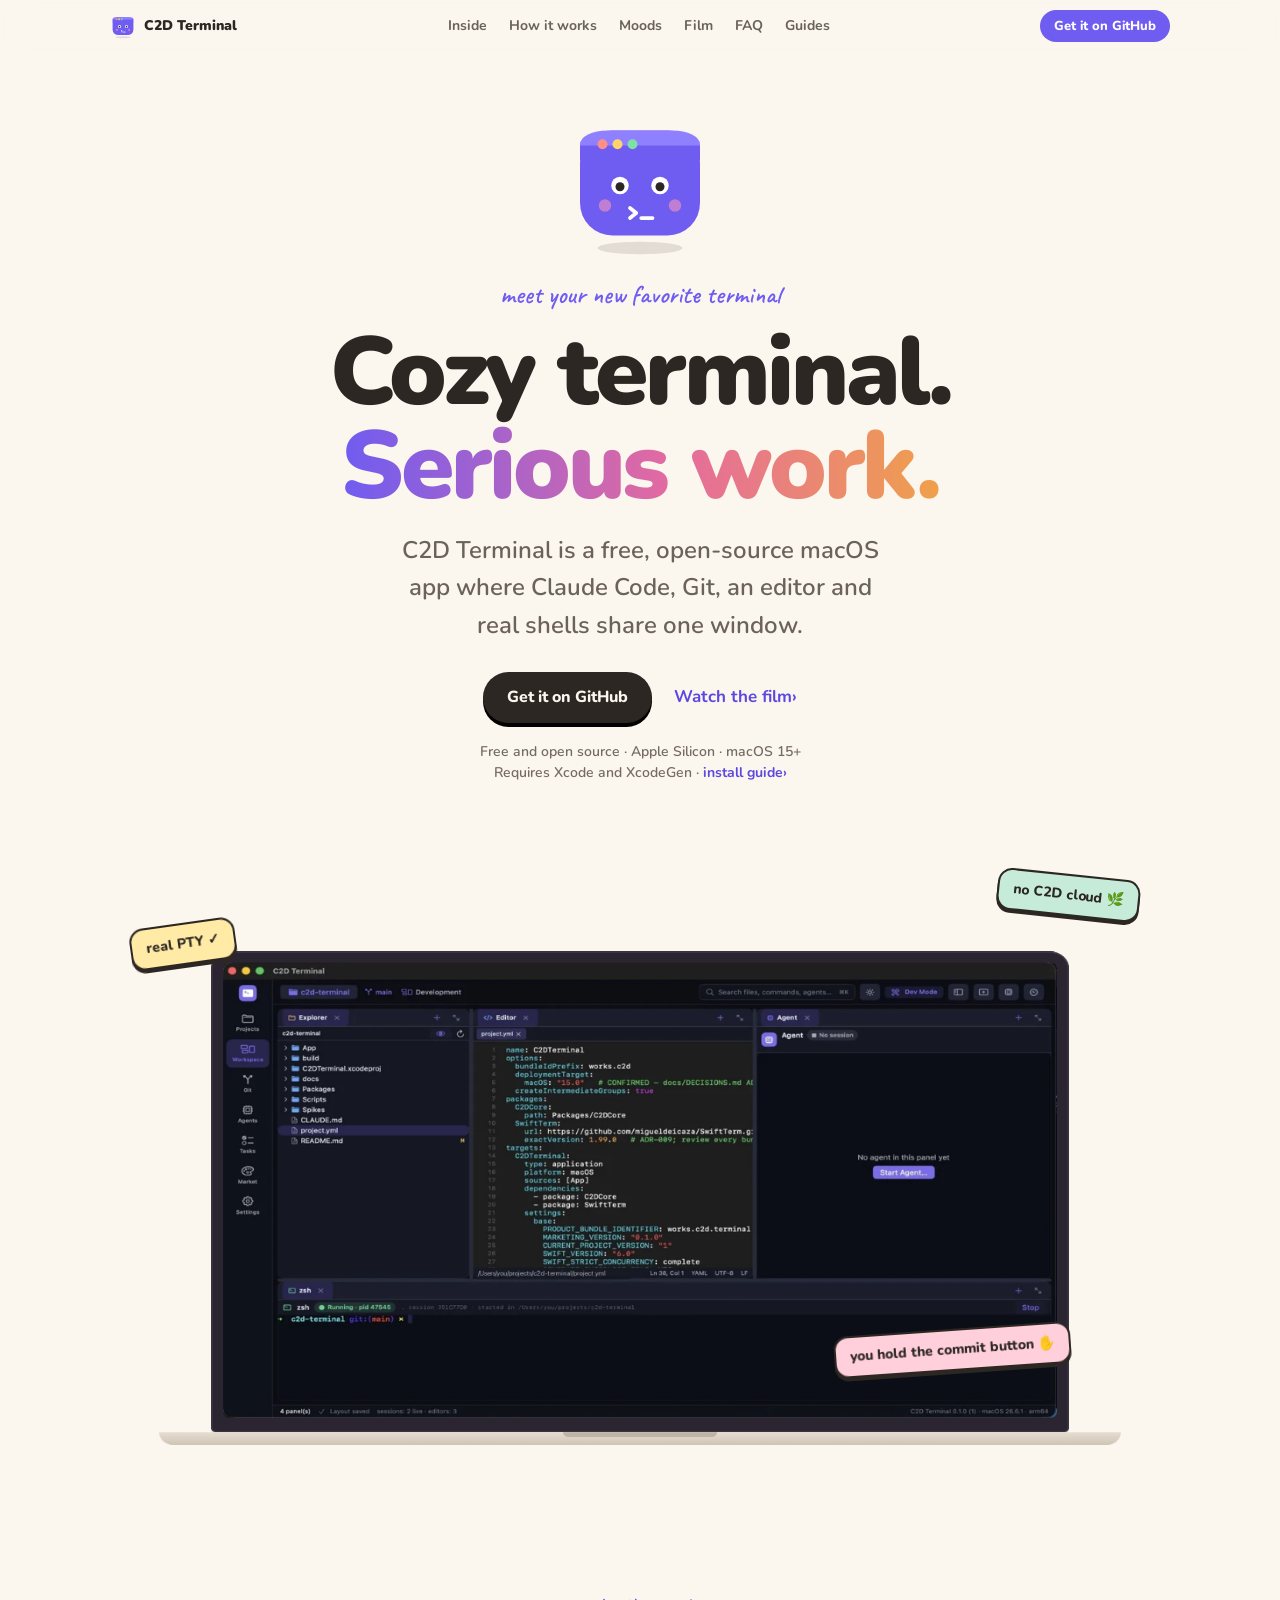
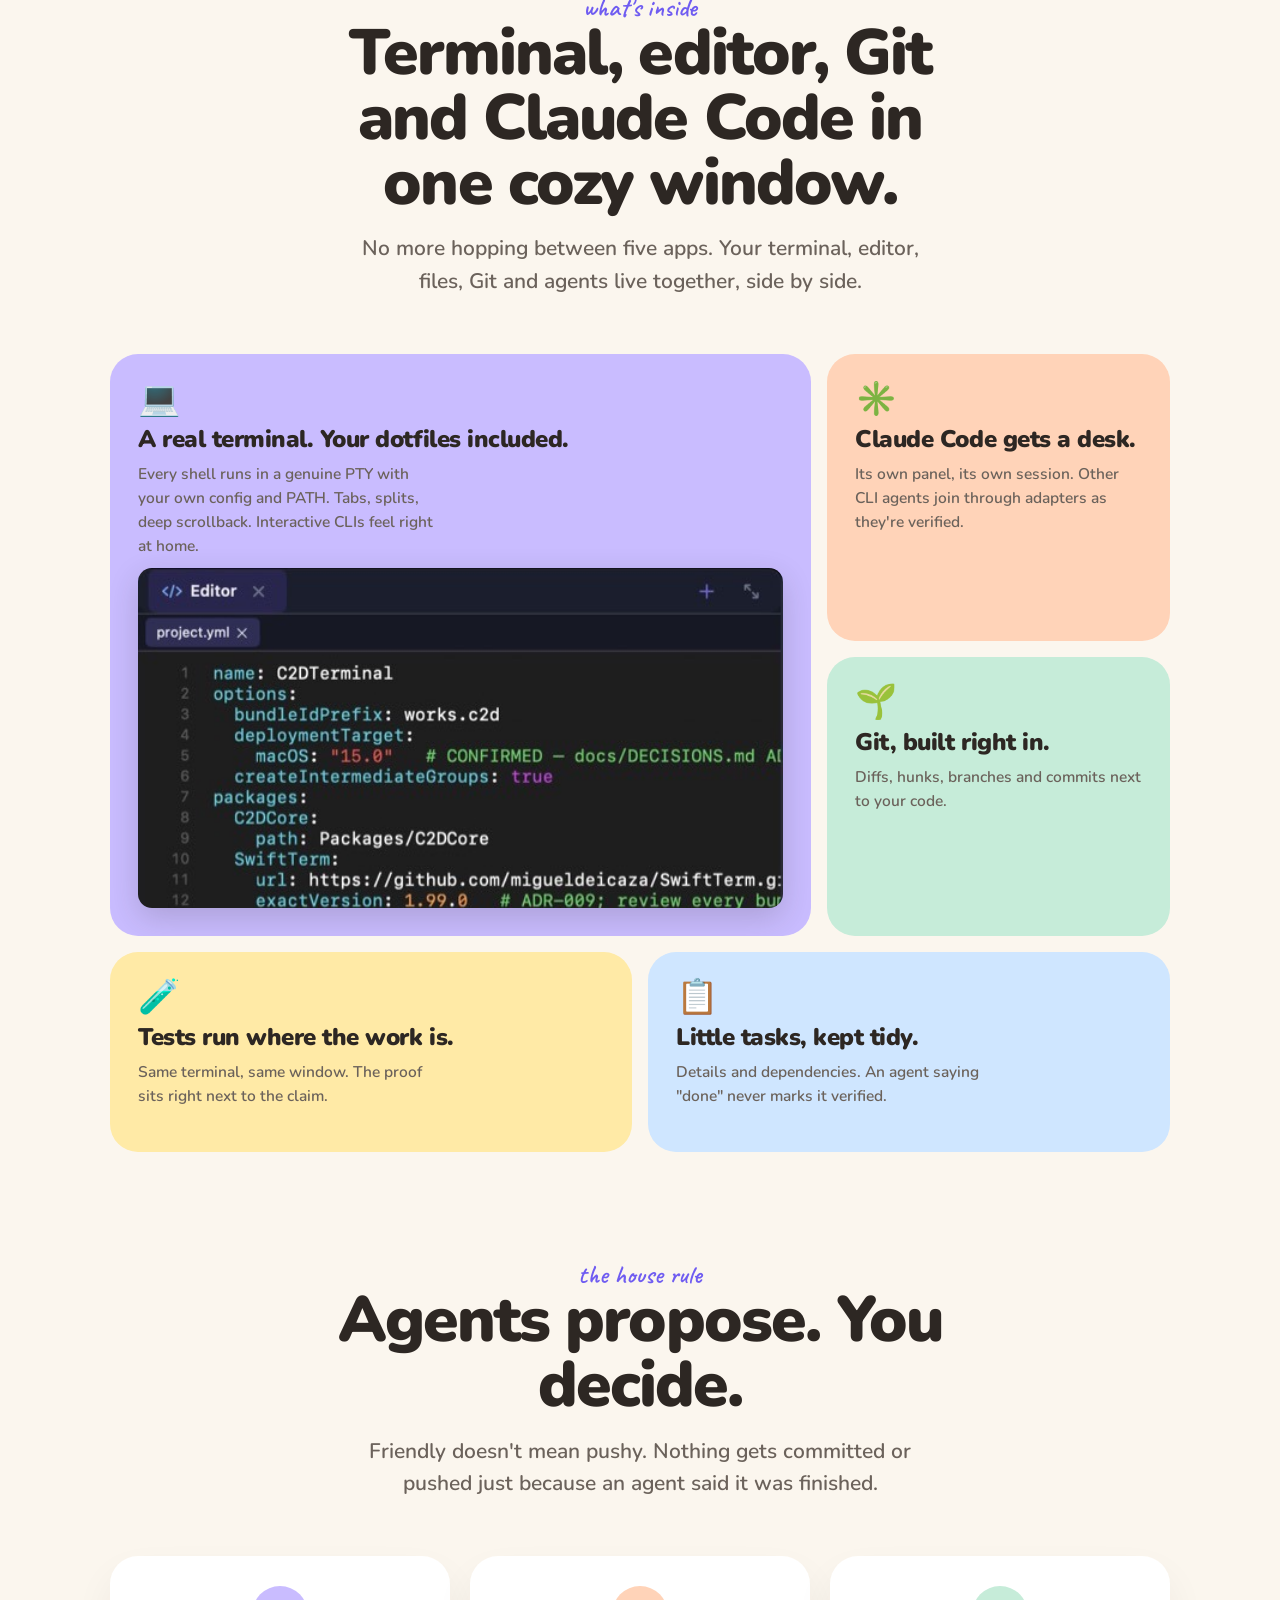
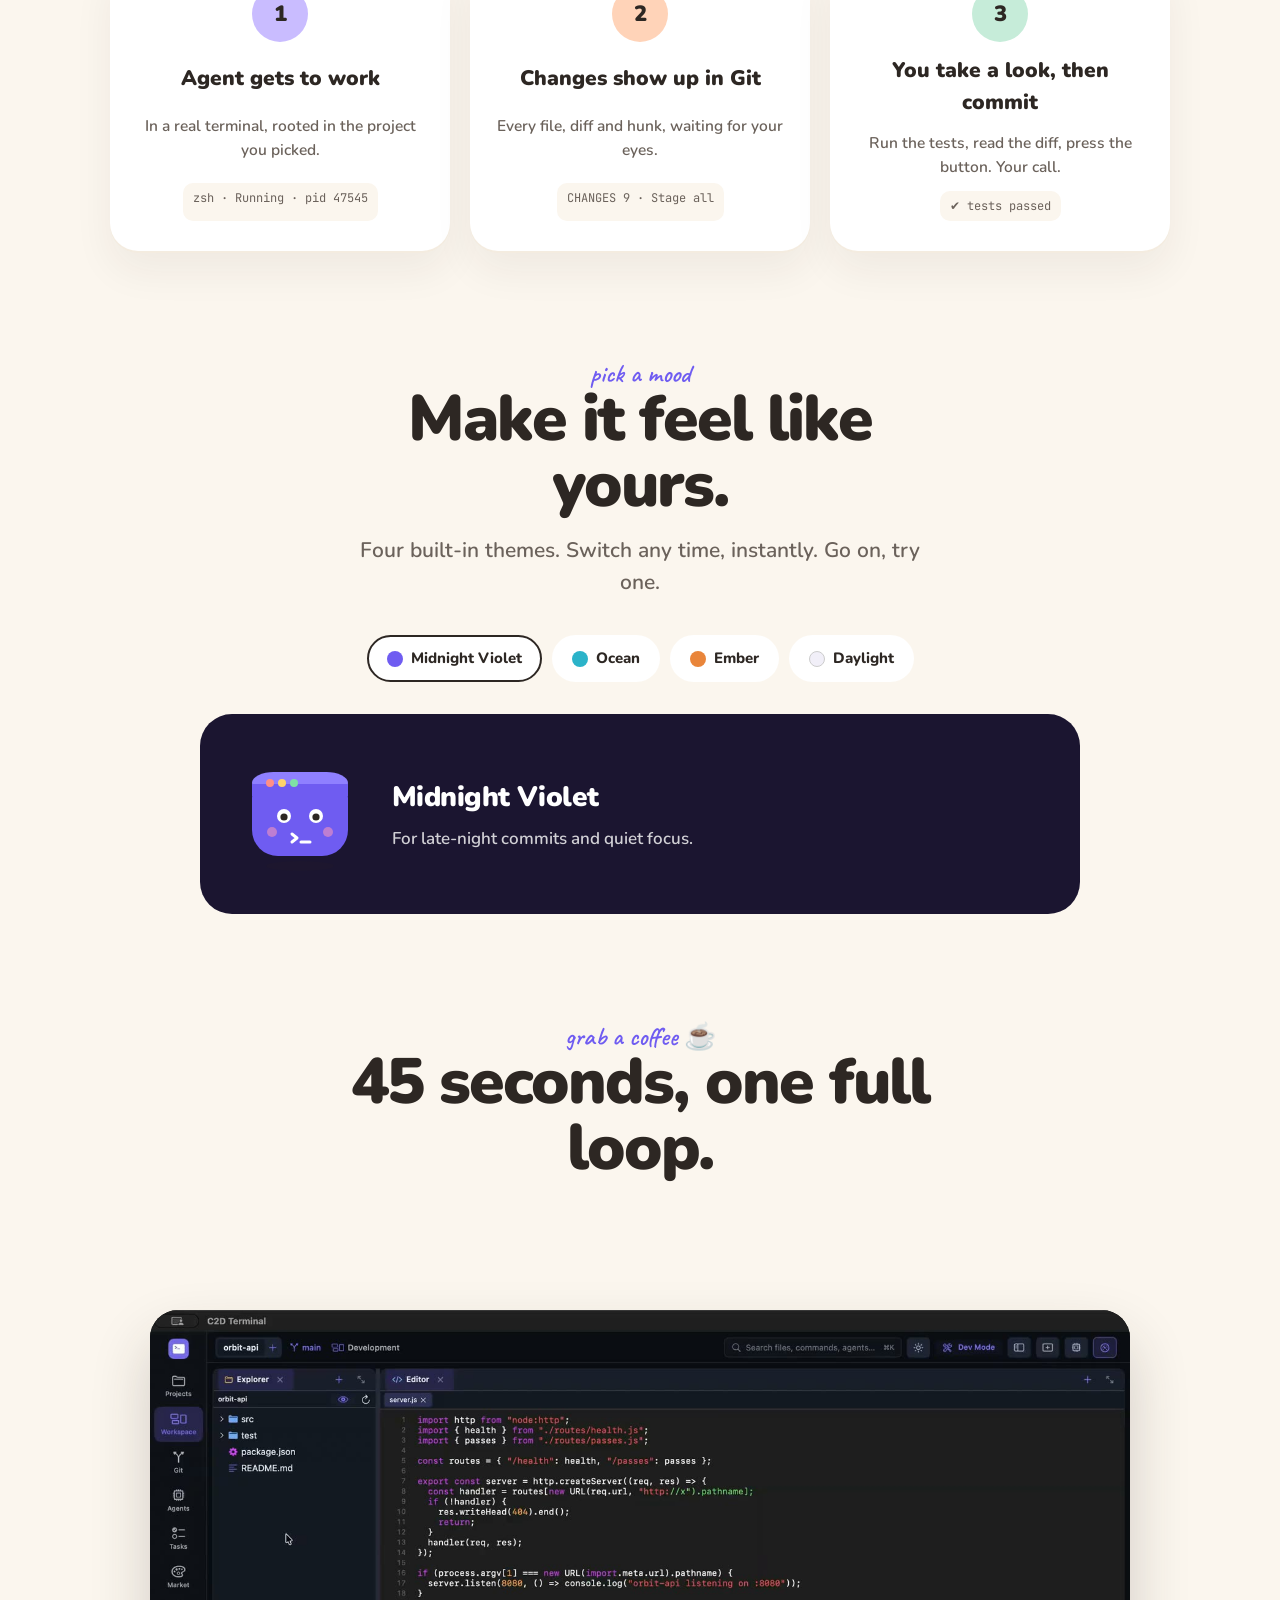
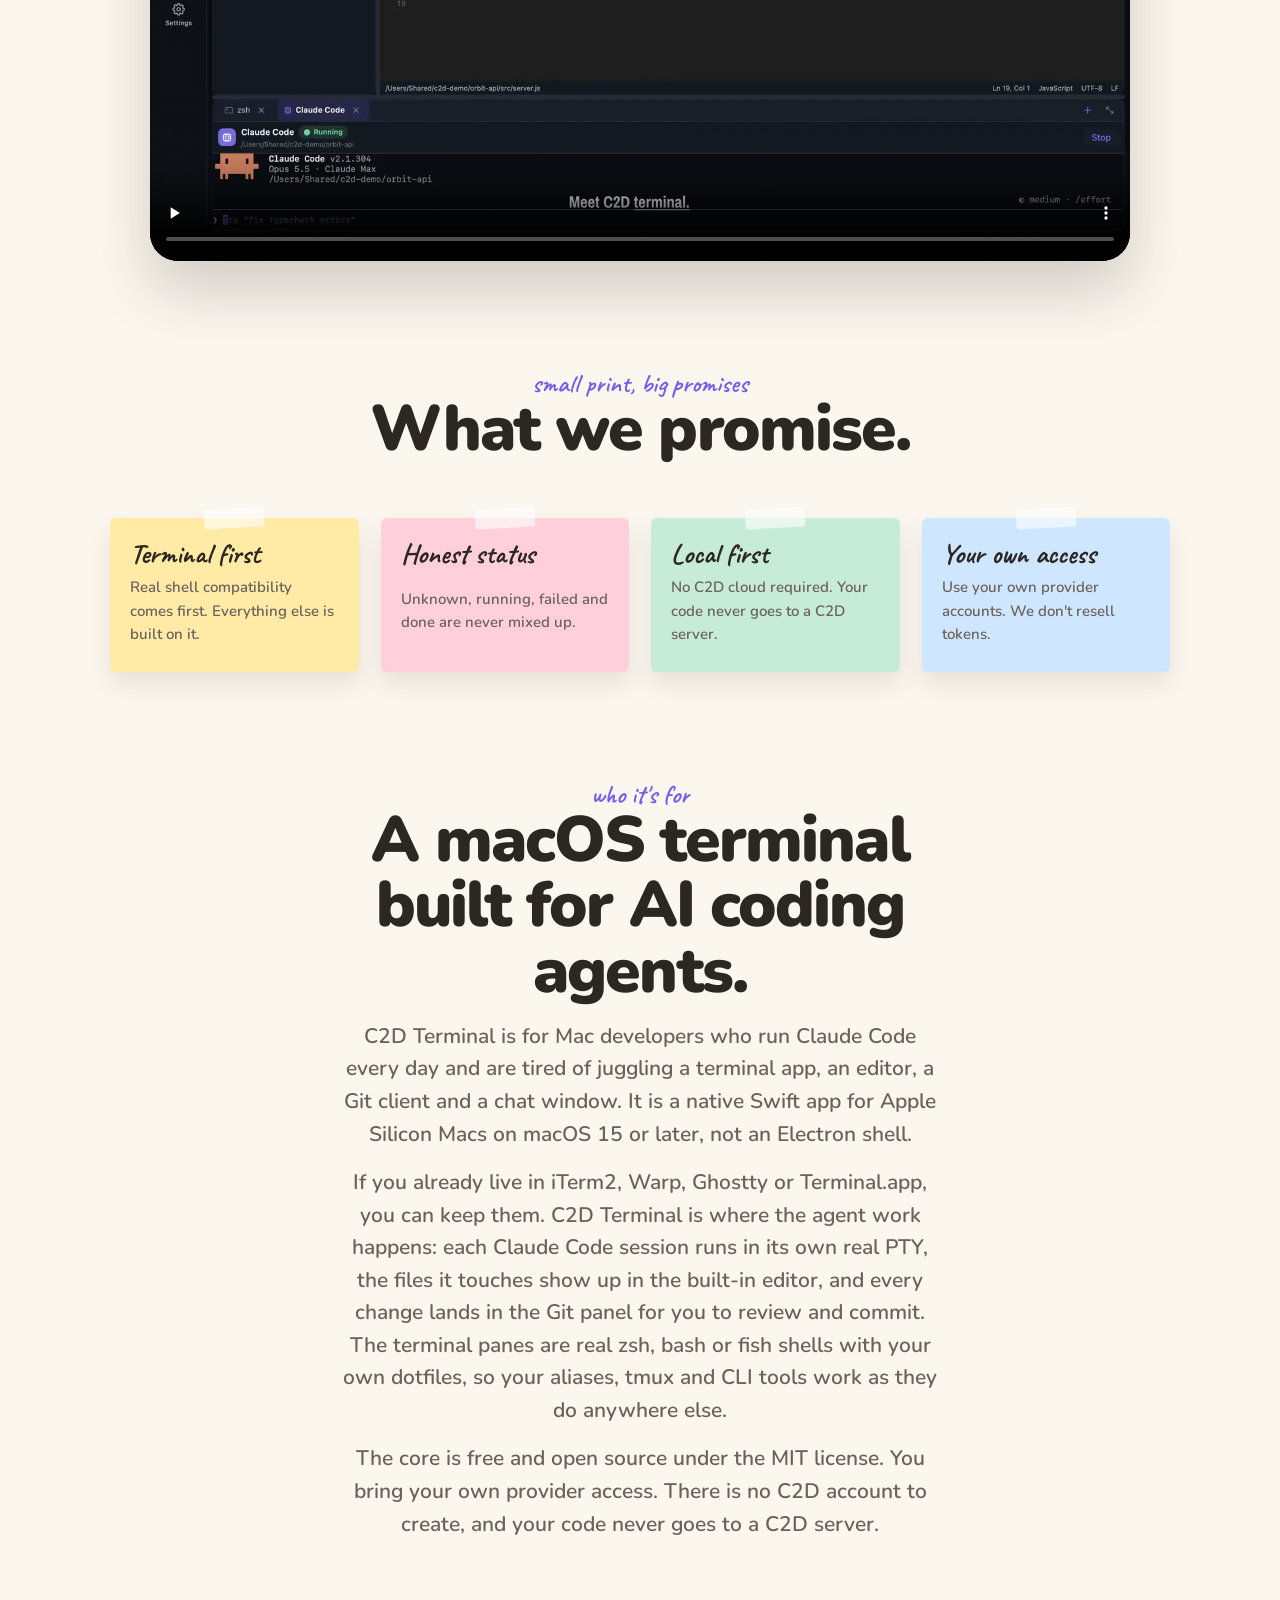
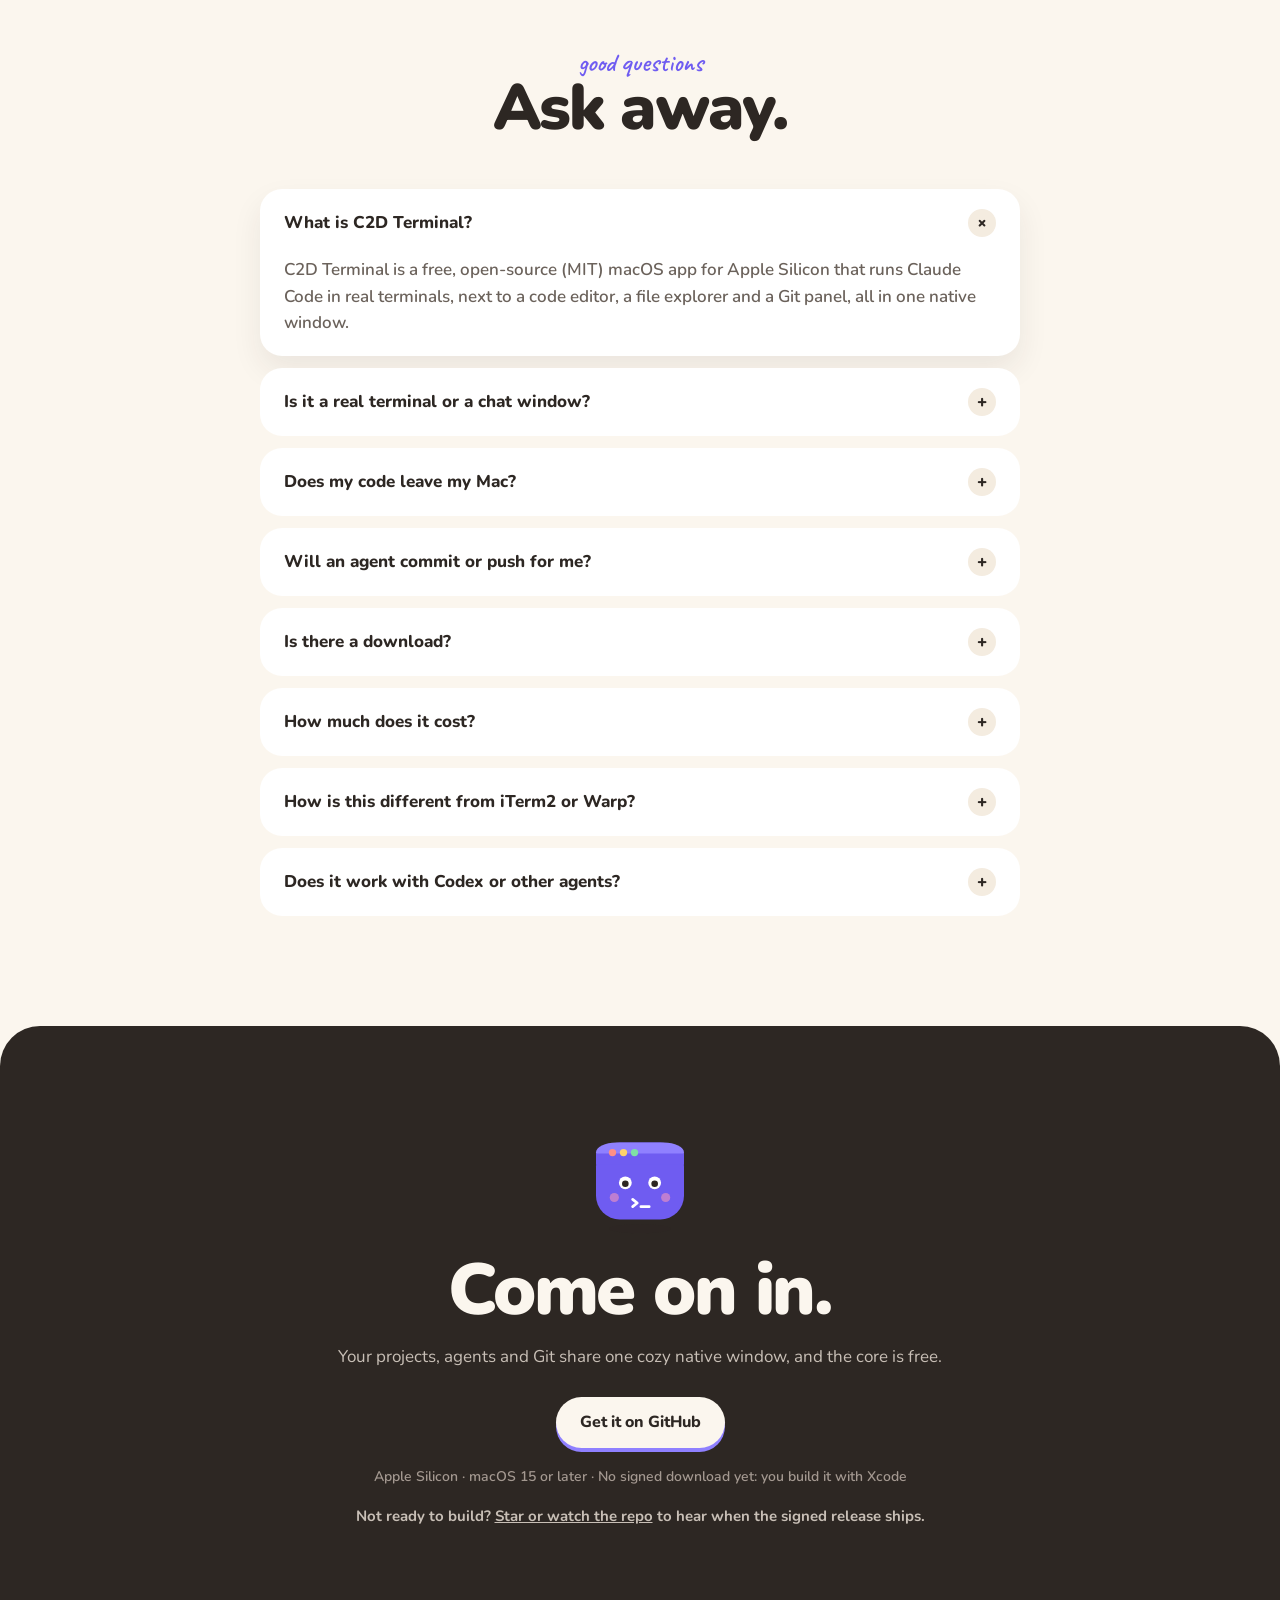
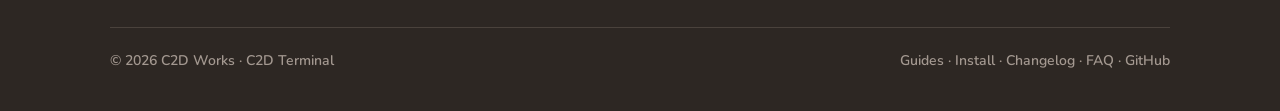
==== commit f121357e: "feat(website): enhance JSON-LD schema, update sitemap, and improve Vercel configuration - Added deta" ====
--- a/Website/index.html
+++ b/Website/index.html
@@ -29,33 +29,137 @@
 <noscript><link rel="stylesheet" href="https://fonts.googleapis.com/css2?family=Nunito:wght@500;600;700;800;900&family=Caveat:wght@600&family=JetBrains+Mono:wght@500&display=swap"></noscript>
 <script type="application/ld+json">
 {
-  "@context": "https://schema.org",
-  "@graph": [
-    {
-      "@type": "SoftwareApplication",
-      "name": "C2D Terminal",
-      "url": "https://c2dterminal.com/",
-      "image": "https://c2dterminal.com/shots/og.jpg",
-      "description": "A native macOS terminal app where Claude Code, Git, an editor and real PTY shells share one window.",
-      "applicationCategory": "DeveloperApplication",
-      "license": "https://opensource.org/license/mit",
-      "operatingSystem": "macOS 15 or later (Apple Silicon)",
-      "offers": { "@type": "Offer", "price": "0", "priceCurrency": "USD" },
-      "author": { "@type": "Organization", "name": "C2D Works", "url": "https://c2dterminal.com/" },
-      "sameAs": ["https://github.com/cemozbeyy/c2d-terminal"]
-    },
-    {
-      "@type": "FAQPage",
-      "mainEntity": [
-        { "@type": "Question", "name": "Is it a real terminal or a chat window?", "acceptedAnswer": { "@type": "Answer", "text": "A real terminal. Every shell and agent runs in a genuine PTY with your own shell config and PATH." } },
-        { "@type": "Question", "name": "Does my code leave my Mac?", "acceptedAnswer": { "@type": "Answer", "text": "Not to C2D. Agents talk to the provider you set up, with your own access, and you're responsible for those charges." } },
-        { "@type": "Question", "name": "Will an agent commit or push for me?", "acceptedAnswer": { "@type": "Answer", "text": "Never. Commits, pushes, pulls and discards are always your explicit actions." } },
-        { "@type": "Question", "name": "How much does it cost?", "acceptedAnswer": { "@type": "Answer", "text": "The core is free and open source: terminal, editor, Git and agents. If a paid tier ever comes, it will never lock core features." } },
-        { "@type": "Question", "name": "How is this different from iTerm2 or Warp?", "acceptedAnswer": { "@type": "Answer", "text": "Those are terminal emulators. C2D Terminal is a workspace: real PTY terminals plus an editor, a Git panel and a dedicated place for Claude Code sessions, all in one native macOS window. Keep your favorite terminal for everything else." } },
-        { "@type": "Question", "name": "Does it work with Codex or other agents?", "acceptedAnswer": { "@type": "Answer", "text": "Claude Code is the verified agent today. A Codex launcher exists but is not verified yet, and other CLI agents can join through adapters as they are tested." } }
-      ]
+ "@context": "https://schema.org",
+ "@graph": [
+  {
+   "@type": "Organization",
+   "@id": "https://c2dterminal.com/#org",
+   "name": "C2D Works",
+   "url": "https://c2dterminal.com/",
+   "logo": "https://c2dterminal.com/icon-512.png",
+   "sameAs": [
+    "https://github.com/cemozbeyy"
+   ]
+  },
+  {
+   "@type": "WebSite",
+   "@id": "https://c2dterminal.com/#website",
+   "name": "C2D Terminal",
+   "url": "https://c2dterminal.com/",
+   "publisher": {
+    "@id": "https://c2dterminal.com/#org"
+   },
+   "inLanguage": "en"
+  },
+  {
+   "@type": "SoftwareApplication",
+   "@id": "https://c2dterminal.com/#app",
+   "name": "C2D Terminal",
+   "url": "https://c2dterminal.com/",
+   "image": "https://c2dterminal.com/shots/og.jpg",
+   "screenshot": "https://c2dterminal.com/shots/shot1.jpg",
+   "description": "A free, open-source macOS app for Apple Silicon that runs Claude Code in real PTY terminals next to an editor, a file explorer and a Git panel, in one native window.",
+   "applicationCategory": "DeveloperApplication",
+   "operatingSystem": "macOS 15 or later (Apple Silicon)",
+   "license": "https://opensource.org/license/mit",
+   "offers": {
+    "@type": "Offer",
+    "price": "0",
+    "priceCurrency": "USD"
+   },
+   "author": {
+    "@id": "https://c2dterminal.com/#org"
+   },
+   "publisher": {
+    "@id": "https://c2dterminal.com/#org"
+   },
+   "installUrl": "https://c2dterminal.com/install",
+   "sameAs": [
+    "https://github.com/cemozbeyy/c2d-terminal"
+   ]
+  },
+  {
+   "@type": "VideoObject",
+   "name": "C2D Terminal in 45 seconds",
+   "description": "Open a project, work beside Claude Code, run the tests and review the changes in Git.",
+   "thumbnailUrl": "https://c2dterminal.com/shots/demo-poster.jpg",
+   "contentUrl": "https://c2dterminal.com/demo.mp4",
+   "uploadDate": "2026-10-21",
+   "duration": "PT45S",
+   "publisher": {
+    "@id": "https://c2dterminal.com/#org"
+   }
+  },
+  {
+   "@type": "FAQPage",
+   "mainEntity": [
+    {
+     "@type": "Question",
+     "name": "What is C2D Terminal?",
+     "acceptedAnswer": {
+      "@type": "Answer",
+      "text": "C2D Terminal is a free, open-source (MIT) macOS app for Apple Silicon that runs Claude Code in real terminals, next to a code editor, a file explorer and a Git panel, all in one native window."
+     }
+    },
+    {
+     "@type": "Question",
+     "name": "Is it a real terminal or a chat window?",
+     "acceptedAnswer": {
+      "@type": "Answer",
+      "text": "A real terminal. In C2D Terminal every shell and agent runs in a genuine PTY with your own shell config and PATH."
+     }
+    },
+    {
+     "@type": "Question",
+     "name": "Does my code leave my Mac?",
+     "acceptedAnswer": {
+      "@type": "Answer",
+      "text": "Not to C2D. C2D Terminal has no server and no account. Agents talk to the provider you set up, with your own access, and you're responsible for those charges."
+     }
+    },
+    {
+     "@type": "Question",
+     "name": "Will an agent commit or push for me?",
+     "acceptedAnswer": {
+      "@type": "Answer",
+      "text": "Never. In C2D Terminal, commits, pushes, pulls and discards are always your explicit actions."
+     }
+    },
+    {
+     "@type": "Question",
+     "name": "Is there a download?",
+     "acceptedAnswer": {
+      "@type": "Answer",
+      "text": "Not yet. C2D Terminal has no signed or notarized build, so today you build it from source with Xcode and XcodeGen. The install guide takes you through it."
+     }
+    },
+    {
+     "@type": "Question",
+     "name": "How much does it cost?",
+     "acceptedAnswer": {
+      "@type": "Answer",
+      "text": "The core of C2D Terminal is free and open source: terminal, editor, Git and agents. If a paid tier ever comes, it will never lock core features."
+     }
+    },
+    {
+     "@type": "Question",
+     "name": "How is this different from iTerm2 or Warp?",
+     "acceptedAnswer": {
+      "@type": "Answer",
+      "text": "Those are terminal emulators. C2D Terminal is a workspace: real PTY terminals plus an editor, a Git panel and a dedicated place for Claude Code sessions, all in one native macOS window. Keep your favorite terminal for everything else."
+     }
+    },
+    {
+     "@type": "Question",
+     "name": "Does it work with Codex or other agents?",
+     "acceptedAnswer": {
+      "@type": "Answer",
+      "text": "Claude Code is the agent verified in C2D Terminal today. A Codex launcher exists but is not verified yet, and other CLI agents can join through adapters as they are tested."
+     }
     }
-  ]
+   ]
+  }
+ ]
 }
 </script>
 <style>
@@ -117,7 +221,7 @@
 @media (max-width:560px){.bubble{left:50%;top:-34px;transform:translateX(-50%)}.bubble.hide{transform:translateX(-50%) scale(.4)}}
 .hero h1{font-size:clamp(46px,8vw,96px);font-weight:900;line-height:.98;letter-spacing:-.035em}
 .hero h1 em{font-style:normal;background:linear-gradient(90deg,#6f5cf1,#e46aa0 55%,#f0a04b);-webkit-background-clip:text;background-clip:text;color:transparent}
-.hero .sub{font-size:clamp(19px,2vw,24px);color:var(--ink-2);font-weight:600;max-width:30ch}
+.hero .sub{font-size:clamp(19px,2vw,24px);color:var(--ink-2);font-weight:600;max-width:36ch}
 .hero .ctas{display:flex;flex-wrap:wrap;gap:22px;align-items:center;justify-content:center;margin-top:10px}
 .hero .fine{font-size:14px;color:var(--ink-3);font-weight:600}
 
@@ -204,6 +308,7 @@
 summary::after{content:"+";width:28px;height:28px;border-radius:50%;background:var(--cream-2);display:grid;place-items:center;flex:none;font-weight:900;transition:transform .2s}
 details[open] summary::after{transform:rotate(45deg)}
 details p{color:var(--ink-2);font-weight:600;padding-bottom:20px}
+details p a{color:var(--lav-text);text-decoration:underline}
 
 /* final */
 .final{background:var(--ink);color:var(--cream);border-radius:40px 40px 0 0;padding-block:100px 40px}
@@ -227,6 +332,7 @@
 }
 @media (prefers-reduced-motion:reduce){.rv{opacity:1;transform:none;transition:none}.laptop{transform:none!important}html{scroll-behavior:auto}}
 </style>
+<noscript><style>.rv{opacity:1;transform:none}</style></noscript>
 <script>window.va=window.va||function(){(window.vaq=window.vaq||[]).push(arguments)};</script>
 <script defer src="/_vercel/insights/script.js"></script>
 </head>
@@ -254,7 +360,7 @@
 
 <nav class="nav"><div class="wrap">
   <a class="brand" href="#top"><svg><use href="#tiny"/></svg>C2D Terminal</a>
-  <ul id="nav-links"><li><a href="#inside">Inside</a></li><li><a href="#how">How it works</a></li><li><a href="#moods">Moods</a></li><li><a href="#film">Film</a></li><li><a href="#faq">FAQ</a></li></ul>
+  <ul id="nav-links"><li><a href="#inside">Inside</a></li><li><a href="#how">How it works</a></li><li><a href="#moods">Moods</a></li><li><a href="#film">Film</a></li><li><a href="#faq">FAQ</a></li><li><a href="/guides">Guides</a></li></ul>
   <a class="get" href="https://github.com/cemozbeyy/c2d-terminal#build-and-run">Get it on GitHub</a>
   <button class="menu" type="button" aria-expanded="false" aria-controls="nav-links" aria-label="Menu"><span></span><span></span><span></span></button>
 </div></nav>
@@ -273,9 +379,9 @@
   </div>
   <span class="hand">meet your new favorite terminal</span>
   <h1>Cozy terminal.<br><em>Serious work.</em></h1>
-  <p class="sub">A native macOS terminal and workspace where Claude Code, Git and real shells all get along.</p>
+  <p class="sub">C2D Terminal is a free, open-source macOS app where Claude Code, Git, an editor and real shells share one window.</p>
   <div class="ctas"><a class="pill" href="https://github.com/cemozbeyy/c2d-terminal#build-and-run">Get it on GitHub</a><a class="more" href="#film">Watch the film</a></div>
-  <p class="fine">Free and open source · Apple Silicon · macOS 15+<br>Requires Xcode and XcodeGen · setup instructions on GitHub</p>
+  <p class="fine">Free and open source · Apple Silicon · macOS 15+<br>Requires Xcode and XcodeGen · <a class="more" href="/install">install guide</a></p>
 </header>
 
 <div class="stage">
@@ -357,12 +463,14 @@
   <span class="hand rv">good questions</span>
   <h2 class="rv">Ask away.</h2>
   <div class="faq rv">
-    <details open><summary>Is it a real terminal or a chat window?</summary><p>A real terminal. Every shell and agent runs in a genuine PTY with your own shell config and PATH.</p></details>
-    <details><summary>Does my code leave my Mac?</summary><p>Not to C2D. Agents talk to the provider you set up, with your own access, and you're responsible for those charges.</p></details>
-    <details><summary>Will an agent commit or push for me?</summary><p>Never. Commits, pushes, pulls and discards are always your explicit actions.</p></details>
-    <details><summary>How much does it cost?</summary><p>The core is free and open source: terminal, editor, Git and agents. If a paid tier ever comes, it will never lock core features.</p></details>
+    <details open><summary>What is C2D Terminal?</summary><p>C2D Terminal is a free, open-source (MIT) macOS app for Apple Silicon that runs Claude Code in real terminals, next to a code editor, a file explorer and a Git panel, all in one native window.</p></details>
+    <details><summary>Is it a real terminal or a chat window?</summary><p>A real terminal. In C2D Terminal every shell and agent runs in a genuine PTY with your own shell config and PATH.</p></details>
+    <details><summary>Does my code leave my Mac?</summary><p>Not to C2D. C2D Terminal has no server and no account. Agents talk to the provider you set up, with your own access, and you're responsible for those charges.</p></details>
+    <details><summary>Will an agent commit or push for me?</summary><p>Never. In C2D Terminal, commits, pushes, pulls and discards are always your explicit actions.</p></details>
+    <details><summary>Is there a download?</summary><p>Not yet. C2D Terminal has no signed or notarized build, so today you build it from source with Xcode and XcodeGen. The <a href="/install">install guide</a> takes you through it.</p></details>
+    <details><summary>How much does it cost?</summary><p>The core of C2D Terminal is free and open source: terminal, editor, Git and agents. If a paid tier ever comes, it will never lock core features.</p></details>
     <details><summary>How is this different from iTerm2 or Warp?</summary><p>Those are terminal emulators. C2D Terminal is a workspace: real PTY terminals plus an editor, a Git panel and a dedicated place for Claude Code sessions, all in one native macOS window. Keep your favorite terminal for everything else.</p></details>
-    <details><summary>Does it work with Codex or other agents?</summary><p>Claude Code is the verified agent today. A Codex launcher exists but is not verified yet, and other CLI agents can join through adapters as they are tested.</p></details>
+    <details><summary>Does it work with Codex or other agents?</summary><p>Claude Code is the agent verified in C2D Terminal today. A Codex launcher exists but is not verified yet, and other CLI agents can join through adapters as they are tested.</p></details>
   </div>
 </section>
 
@@ -373,7 +481,8 @@
     <p class="lead rv">Your projects, agents and Git share one cozy native window, and the core is free.</p>
     <a class="pill rv" href="https://github.com/cemozbeyy/c2d-terminal#build-and-run" style="margin-top:8px">Get it on GitHub</a>
     <p class="rv" style="color:#a39890;font-size:14px;font-weight:600">Apple Silicon · macOS 15 or later · No signed download yet: you build it with Xcode</p>
-    <footer><span>© 2026 C2D Works · C2D Terminal</span><span><a href="#inside">Inside</a> · <a href="#faq">FAQ</a> · <a href="https://github.com/cemozbeyy/c2d-terminal">GitHub</a></span></footer>
+    <p class="rv" style="color:#c8bfb6;font-size:15px;font-weight:700">Not ready to build? <a href="https://github.com/cemozbeyy/c2d-terminal" style="text-decoration:underline">Star or watch the repo</a> to hear when the signed release ships.</p>
+    <footer><span>© 2026 C2D Works · C2D Terminal</span><span><a href="/guides">Guides</a> · <a href="/install">Install</a> · <a href="/changelog">Changelog</a> · <a href="#faq">FAQ</a> · <a href="https://github.com/cemozbeyy/c2d-terminal">GitHub</a></span></footer>
   </div>
 </section>
 </main>
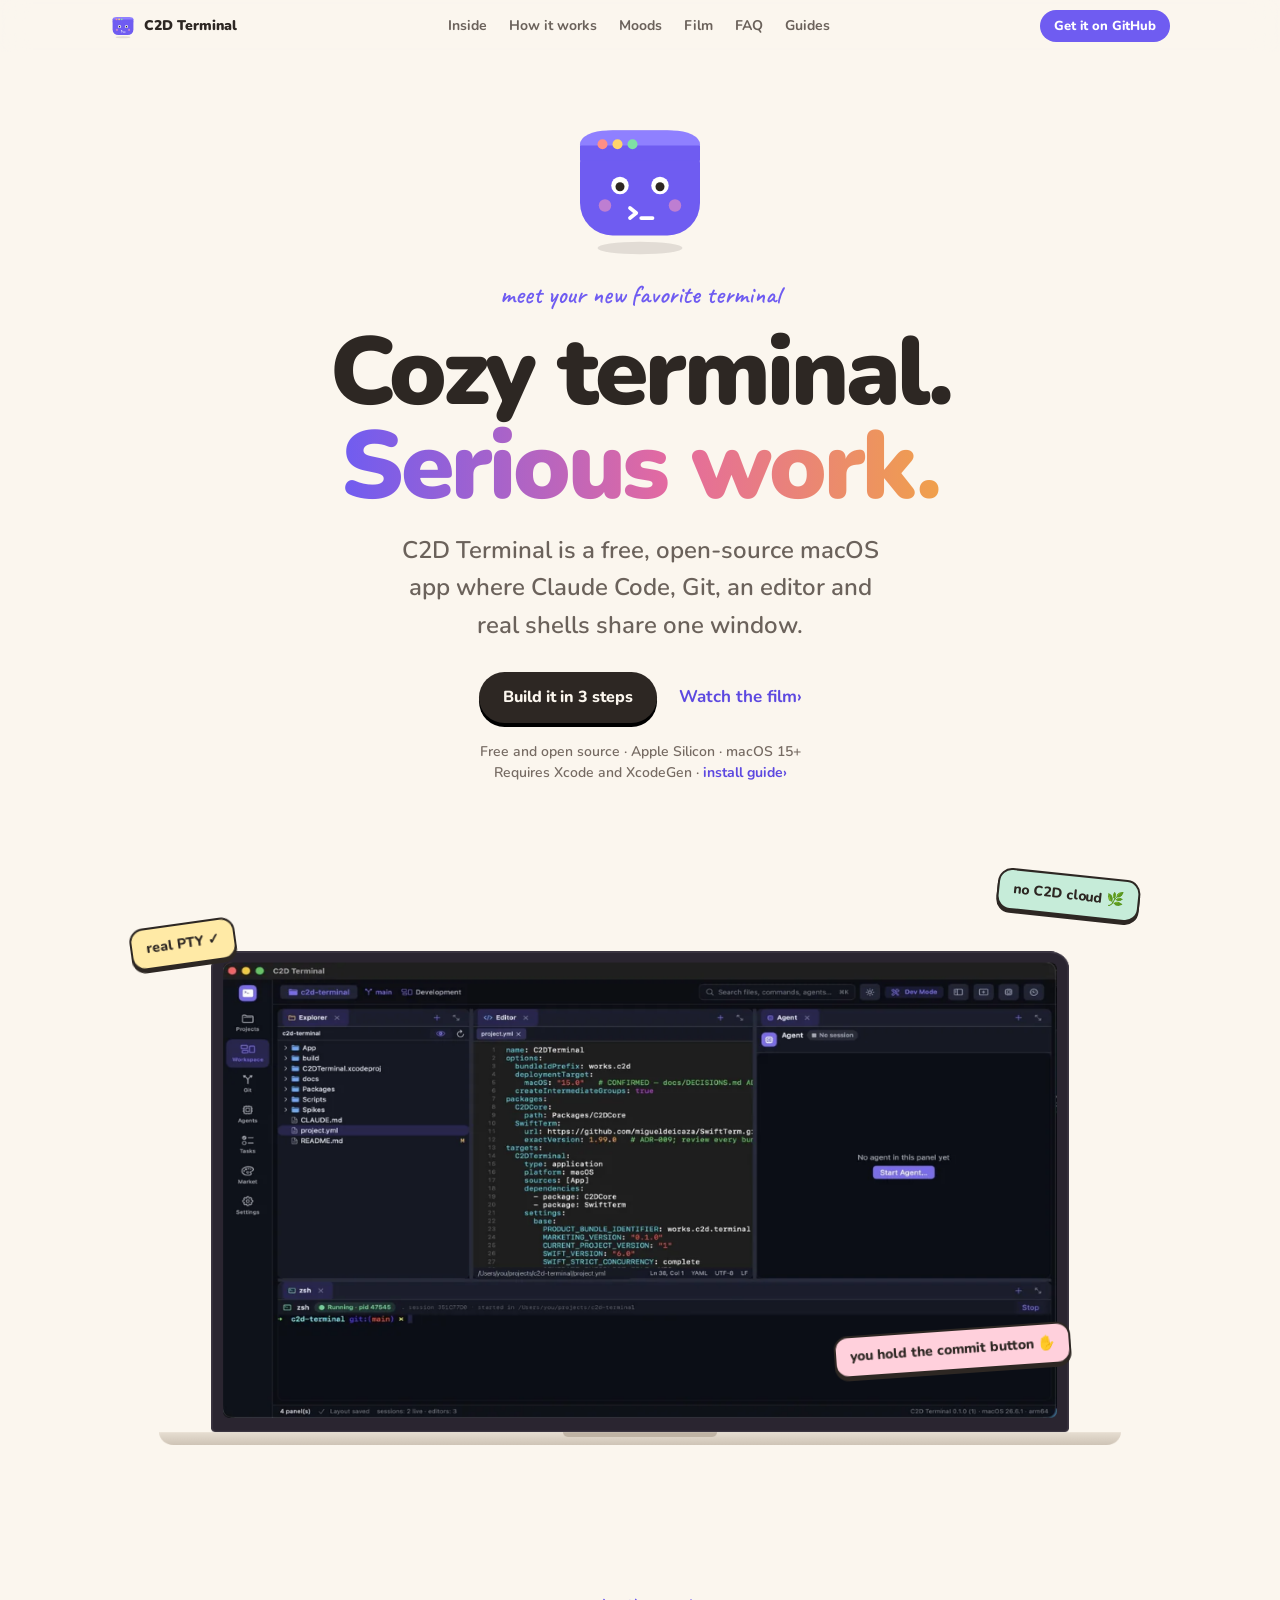
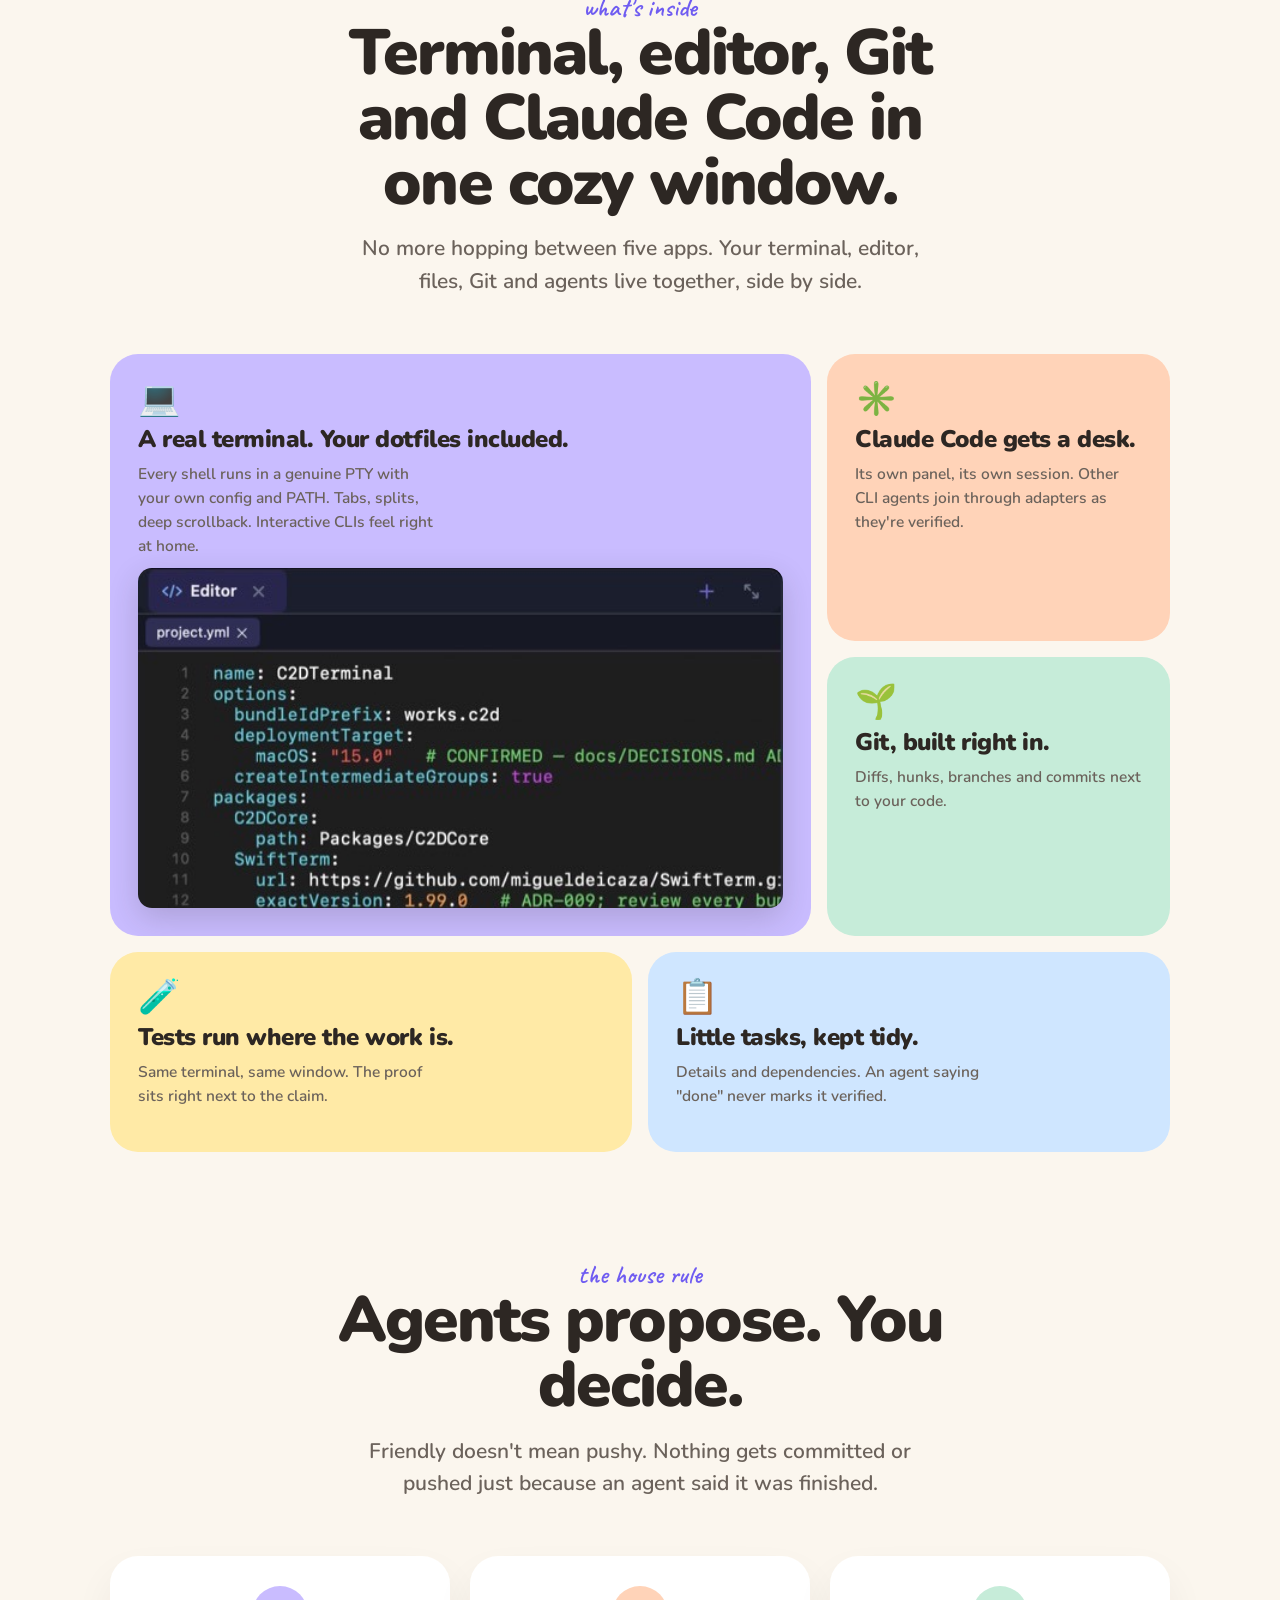
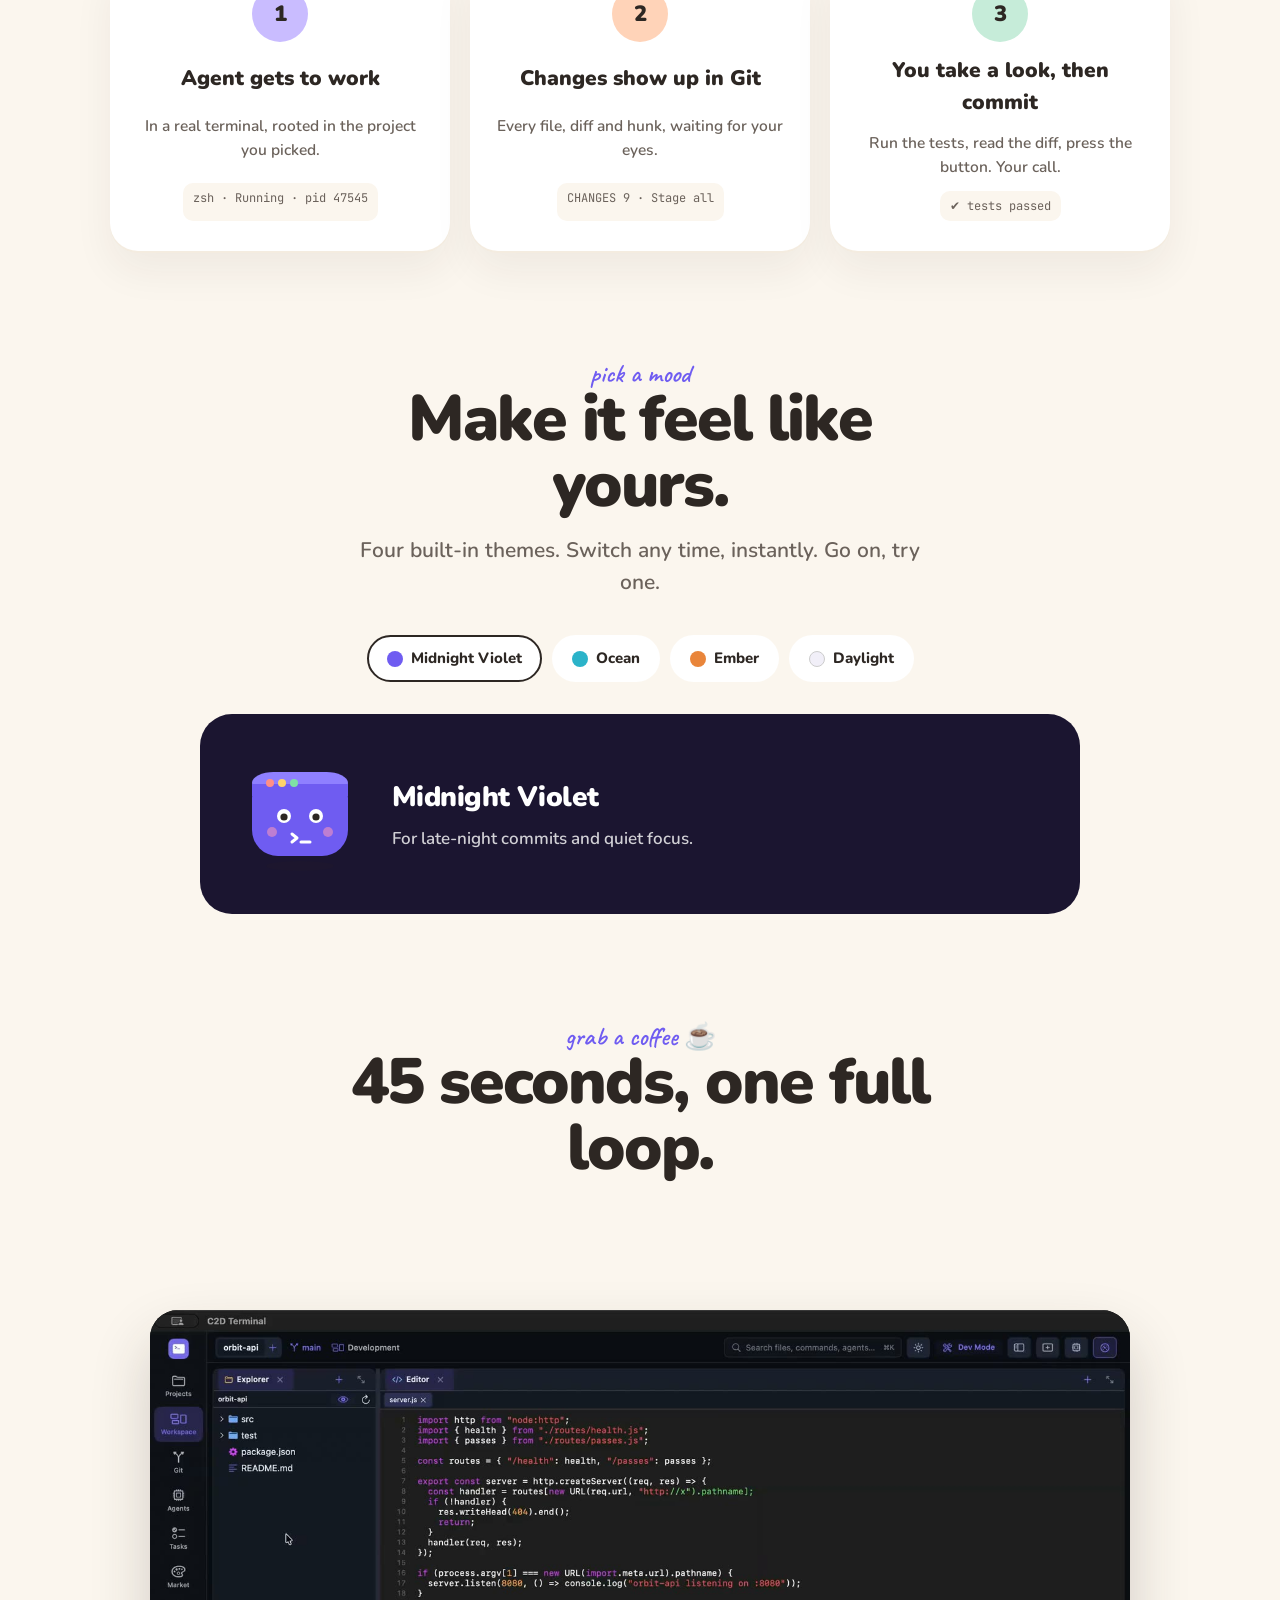
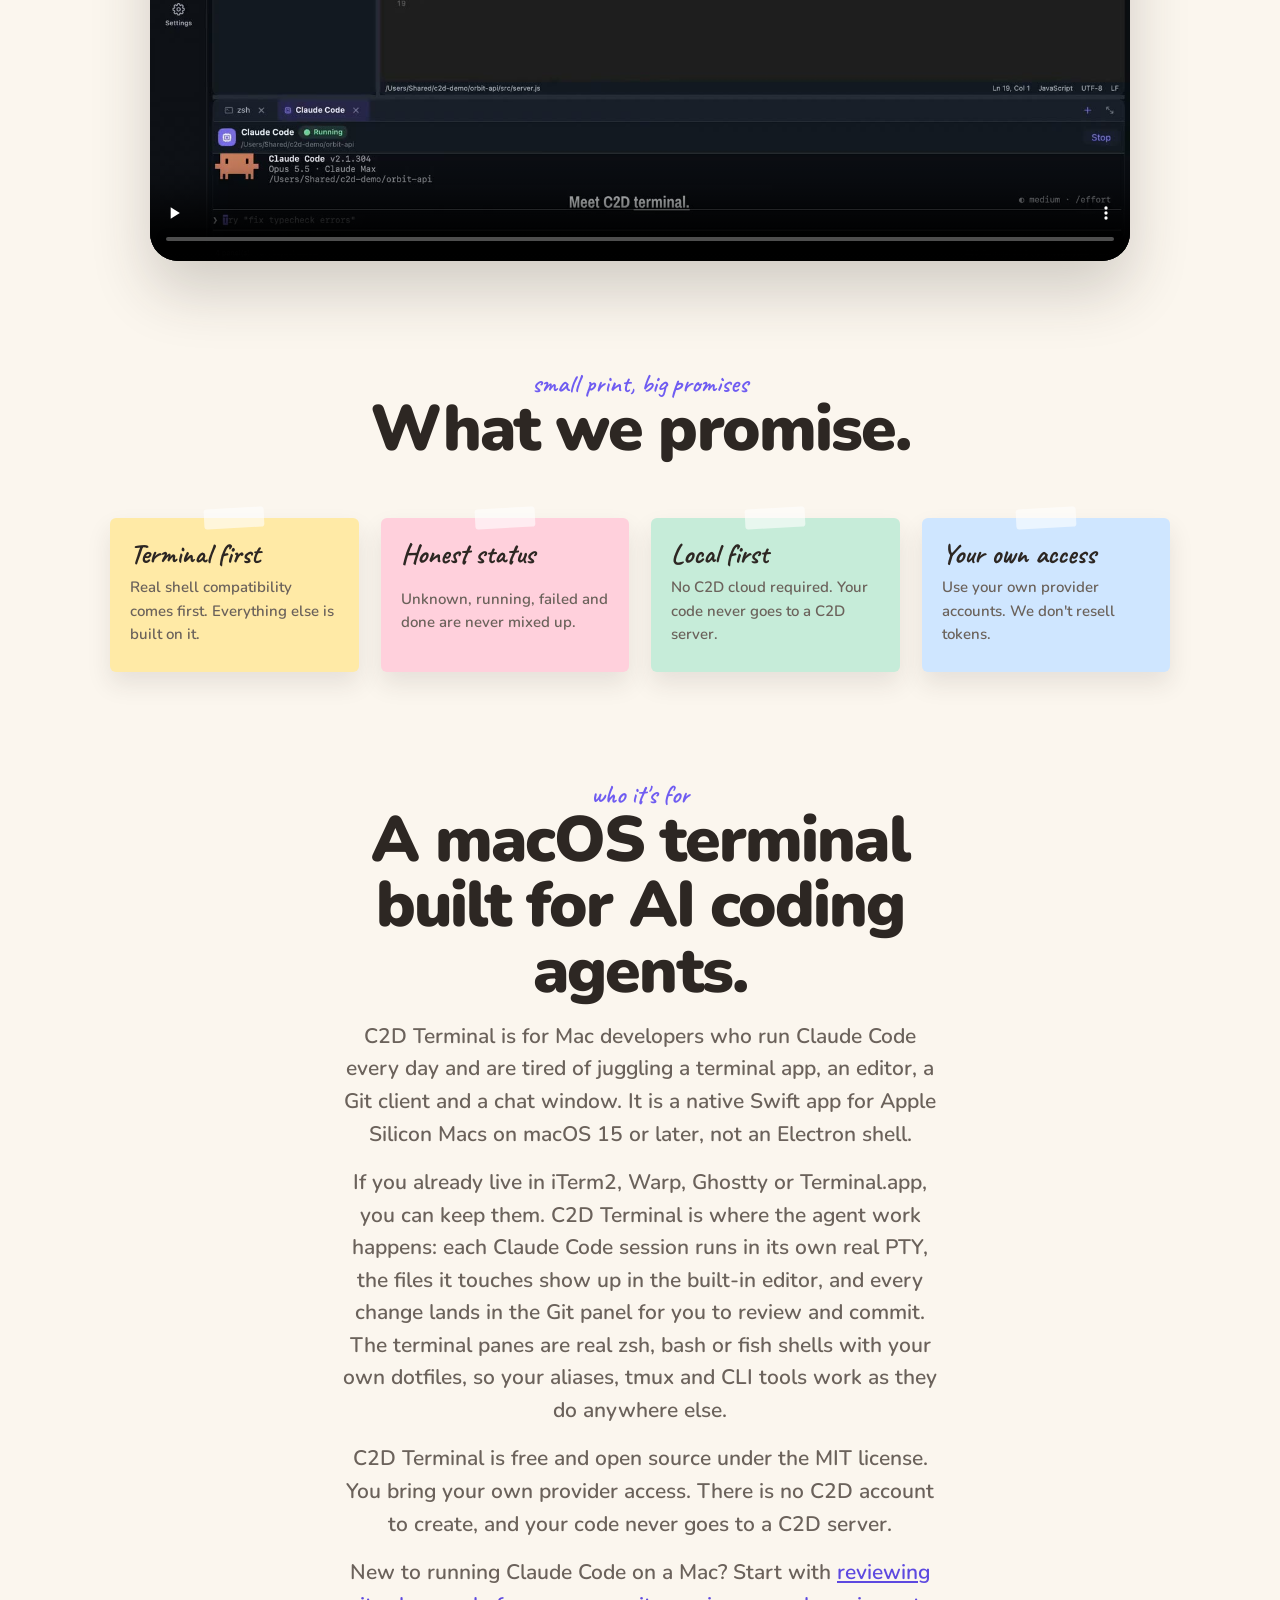
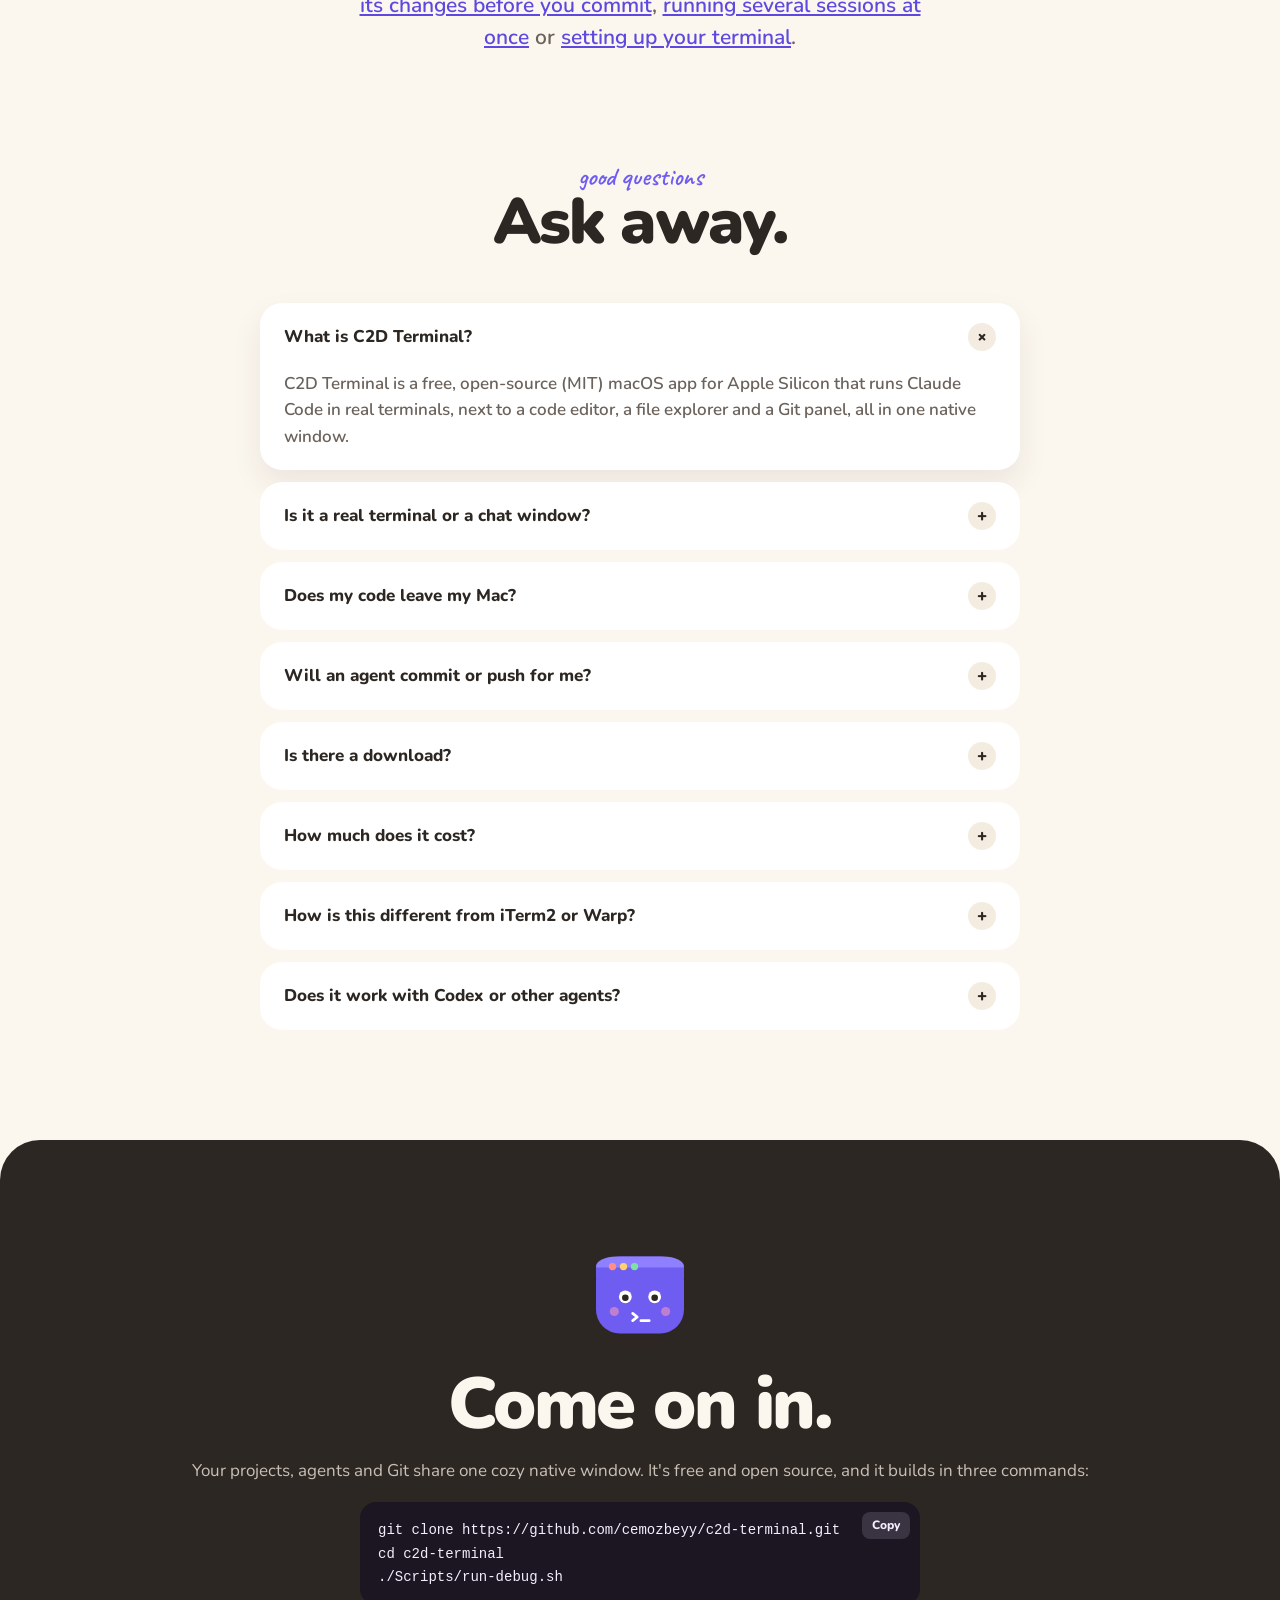
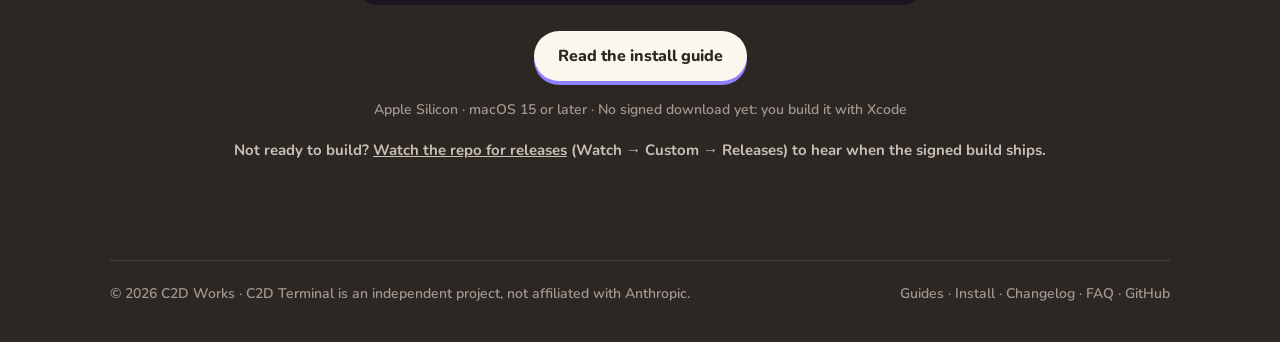
==== commit 6627abbd: "feat(website): accurate copy, install-first CTA, deeper guides and 404 for c2dterminal.com - Copy: "" ====
--- a/Website/index.html
+++ b/Website/index.html
@@ -4,7 +4,7 @@
 <meta charset="utf-8">
 <meta name="viewport" content="width=device-width,initial-scale=1,viewport-fit=cover">
 <title>C2D Terminal — macOS Terminal for Claude Code & AI Agents</title>
-<meta name="description" content="C2D Terminal is a native macOS terminal app where Claude Code, Git, an editor and real PTY shells share one window. Free core, local first, Apple Silicon.">
+<meta name="description" content="C2D Terminal is a native macOS terminal app where Claude Code, Git, an editor and real PTY shells share one window. Free and open source (MIT), Apple Silicon.">
 <link rel="canonical" href="https://c2dterminal.com/">
 <link rel="icon" href="/favicon.ico" sizes="32x32">
 <link rel="icon" href="/favicon.svg" type="image/svg+xml">
@@ -14,14 +14,14 @@
 <meta property="og:site_name" content="C2D Terminal">
 <meta property="og:url" content="https://c2dterminal.com/">
 <meta property="og:title" content="C2D Terminal — macOS Terminal for Claude Code &amp; AI Agents">
-<meta property="og:description" content="A native macOS terminal where Claude Code, Git, an editor and real PTY shells share one cozy window. Free core, local first.">
+<meta property="og:description" content="A native macOS terminal where Claude Code, Git, an editor and real PTY shells share one cozy window. Free and open source.">
 <meta property="og:image" content="https://c2dterminal.com/shots/og.jpg">
 <meta property="og:image:width" content="1200">
 <meta property="og:image:height" content="630">
 <meta property="og:image:alt" content="C2D Terminal workspace: explorer, editor, agent panel and a running zsh terminal">
 <meta name="twitter:card" content="summary_large_image">
 <meta name="twitter:title" content="C2D Terminal — macOS Terminal for Claude Code &amp; AI Agents">
-<meta name="twitter:description" content="A native macOS terminal where Claude Code, Git, an editor and real PTY shells share one cozy window. Free core, local first.">
+<meta name="twitter:description" content="A native macOS terminal where Claude Code, Git, an editor and real PTY shells share one cozy window. Free and open source.">
 <meta name="twitter:image" content="https://c2dterminal.com/shots/og.jpg">
 <link rel="preconnect" href="https://fonts.googleapis.com">
 <link rel="preconnect" href="https://fonts.gstatic.com" crossorigin>
@@ -38,7 +38,8 @@
    "url": "https://c2dterminal.com/",
    "logo": "https://c2dterminal.com/icon-512.png",
    "sameAs": [
-    "https://github.com/cemozbeyy"
+    "https://github.com/cemozbeyy",
+    "https://github.com/cemozbeyy/c2d-terminal"
    ]
   },
   {
@@ -84,7 +85,7 @@
    "description": "Open a project, work beside Claude Code, run the tests and review the changes in Git.",
    "thumbnailUrl": "https://c2dterminal.com/shots/demo-poster.jpg",
    "contentUrl": "https://c2dterminal.com/demo.mp4",
-   "uploadDate": "2026-10-21",
+   "uploadDate": "2026-10-21T01:34:01+03:00",
    "duration": "PT45S",
    "publisher": {
     "@id": "https://c2dterminal.com/#org"
@@ -122,7 +123,7 @@
      "name": "Will an agent commit or push for me?",
      "acceptedAnswer": {
       "@type": "Answer",
-      "text": "Never. In C2D Terminal, commits, pushes, pulls and discards are always your explicit actions."
+      "text": "C2D Terminal never commits, pushes, pulls or discards on its own: those are buttons you press. Claude Code itself follows its own permission settings, so add an ask or deny rule for git commit and git push if you want it to stop and check with you first. The review guide shows how."
      }
     },
     {
@@ -138,7 +139,7 @@
      "name": "How much does it cost?",
      "acceptedAnswer": {
       "@type": "Answer",
-      "text": "The core of C2D Terminal is free and open source: terminal, editor, Git and agents. If a paid tier ever comes, it will never lock core features."
+      "text": "C2D Terminal is free and open source: terminal, editor, Git and agents. If a paid tier ever comes, it will never lock core features. Claude Code itself needs an Anthropic account with a paid plan or API access."
      }
     },
     {
@@ -308,7 +309,13 @@
 summary::after{content:"+";width:28px;height:28px;border-radius:50%;background:var(--cream-2);display:grid;place-items:center;flex:none;font-weight:900;transition:transform .2s}
 details[open] summary::after{transform:rotate(45deg)}
 details p{color:var(--ink-2);font-weight:600;padding-bottom:20px}
-details p a{color:var(--lav-text);text-decoration:underline}
+details p a,.lead a{color:var(--lav-text);text-decoration:underline}
+
+/* quick start */
+.quick{position:relative;width:100%;max-width:560px;text-align:left}
+.quick pre{margin:0;padding-right:70px!important;background:#1b1622;color:#f3eefe;border-radius:16px;padding:16px 18px;overflow-x:auto;font:14px/1.6 var(--mono)}
+.copy{position:absolute;top:10px;right:10px;background:#3a3342;color:#f3eefe;border-radius:8px;padding:4px 10px;font-size:12px;font-weight:800;cursor:pointer}
+.copy:hover{background:#4a4254}
 
 /* final */
 .final{background:var(--ink);color:var(--cream);border-radius:40px 40px 0 0;padding-block:100px 40px}
@@ -380,7 +387,7 @@
   <span class="hand">meet your new favorite terminal</span>
   <h1>Cozy terminal.<br><em>Serious work.</em></h1>
   <p class="sub">C2D Terminal is a free, open-source macOS app where Claude Code, Git, an editor and real shells share one window.</p>
-  <div class="ctas"><a class="pill" href="https://github.com/cemozbeyy/c2d-terminal#build-and-run">Get it on GitHub</a><a class="more" href="#film">Watch the film</a></div>
+  <div class="ctas"><a class="pill" href="/install">Build it in 3 steps</a><a class="more" href="#film">Watch the film</a></div>
   <p class="fine">Free and open source · Apple Silicon · macOS 15+<br>Requires Xcode and XcodeGen · <a class="more" href="/install">install guide</a></p>
 </header>
 
@@ -456,7 +463,8 @@
   <h2 class="rv">A macOS terminal built for AI coding agents.</h2>
   <p class="lead rv">C2D Terminal is for Mac developers who run Claude Code every day and are tired of juggling a terminal app, an editor, a Git client and a chat window. It is a native Swift app for Apple Silicon Macs on macOS 15 or later, not an Electron shell.</p>
   <p class="lead rv">If you already live in iTerm2, Warp, Ghostty or Terminal.app, you can keep them. C2D Terminal is where the agent work happens: each Claude Code session runs in its own real PTY, the files it touches show up in the built-in editor, and every change lands in the Git panel for you to review and commit. The terminal panes are real zsh, bash or fish shells with your own dotfiles, so your aliases, tmux and CLI tools work as they do anywhere else.</p>
-  <p class="lead rv">The core is free and open source under the MIT license. You bring your own provider access. There is no C2D account to create, and your code never goes to a C2D server.</p>
+  <p class="lead rv">C2D Terminal is free and open source under the MIT license. You bring your own provider access. There is no C2D account to create, and your code never goes to a C2D server.</p>
+  <p class="lead rv">New to running Claude Code on a Mac? Start with <a href="/guides/review-claude-code-changes-before-commit">reviewing its changes before you commit</a>, <a href="/guides/run-multiple-claude-code-sessions-mac">running several sessions at once</a> or <a href="/best-terminal-for-claude-code-mac">setting up your terminal</a>.</p>
 </section>
 
 <section class="sec wrap center" id="faq" style="padding-top:0">
@@ -466,9 +474,9 @@
     <details open><summary>What is C2D Terminal?</summary><p>C2D Terminal is a free, open-source (MIT) macOS app for Apple Silicon that runs Claude Code in real terminals, next to a code editor, a file explorer and a Git panel, all in one native window.</p></details>
     <details><summary>Is it a real terminal or a chat window?</summary><p>A real terminal. In C2D Terminal every shell and agent runs in a genuine PTY with your own shell config and PATH.</p></details>
     <details><summary>Does my code leave my Mac?</summary><p>Not to C2D. C2D Terminal has no server and no account. Agents talk to the provider you set up, with your own access, and you're responsible for those charges.</p></details>
-    <details><summary>Will an agent commit or push for me?</summary><p>Never. In C2D Terminal, commits, pushes, pulls and discards are always your explicit actions.</p></details>
+    <details><summary>Will an agent commit or push for me?</summary><p>C2D Terminal never commits, pushes, pulls or discards on its own: those are buttons you press. Claude Code itself follows its own permission settings, so add an ask or deny rule for git commit and git push if you want it to stop and check with you first. The <a href="/guides/review-claude-code-changes-before-commit">review guide</a> shows how.</p></details>
     <details><summary>Is there a download?</summary><p>Not yet. C2D Terminal has no signed or notarized build, so today you build it from source with Xcode and XcodeGen. The <a href="/install">install guide</a> takes you through it.</p></details>
-    <details><summary>How much does it cost?</summary><p>The core of C2D Terminal is free and open source: terminal, editor, Git and agents. If a paid tier ever comes, it will never lock core features.</p></details>
+    <details><summary>How much does it cost?</summary><p>C2D Terminal is free and open source: terminal, editor, Git and agents. If a paid tier ever comes, it will never lock core features. Claude Code itself needs an Anthropic account with a paid plan or API access.</p></details>
     <details><summary>How is this different from iTerm2 or Warp?</summary><p>Those are terminal emulators. C2D Terminal is a workspace: real PTY terminals plus an editor, a Git panel and a dedicated place for Claude Code sessions, all in one native macOS window. Keep your favorite terminal for everything else.</p></details>
     <details><summary>Does it work with Codex or other agents?</summary><p>Claude Code is the agent verified in C2D Terminal today. A Codex launcher exists but is not verified yet, and other CLI agents can join through adapters as they are tested.</p></details>
   </div>
@@ -478,11 +486,14 @@
   <div class="wrap center" style="gap:18px">
     <svg width="110" height="110" class="rv" aria-hidden="true"><g class="wave"><use href="#tiny"/></g></svg>
     <h2 class="rv" style="font-size:clamp(40px,6vw,72px);font-weight:900;letter-spacing:-.03em;line-height:1">Come on in.</h2>
-    <p class="lead rv">Your projects, agents and Git share one cozy native window, and the core is free.</p>
-    <a class="pill rv" href="https://github.com/cemozbeyy/c2d-terminal#build-and-run" style="margin-top:8px">Get it on GitHub</a>
+    <p class="lead rv">Your projects, agents and Git share one cozy native window. It's free and open source, and it builds in three commands:</p>
+    <div class="quick rv"><pre><code>git clone https://github.com/cemozbeyy/c2d-terminal.git
+cd c2d-terminal
+./Scripts/run-debug.sh</code></pre></div>
+    <a class="pill rv" href="/install" style="margin-top:8px">Read the install guide</a>
     <p class="rv" style="color:#a39890;font-size:14px;font-weight:600">Apple Silicon · macOS 15 or later · No signed download yet: you build it with Xcode</p>
-    <p class="rv" style="color:#c8bfb6;font-size:15px;font-weight:700">Not ready to build? <a href="https://github.com/cemozbeyy/c2d-terminal" style="text-decoration:underline">Star or watch the repo</a> to hear when the signed release ships.</p>
-    <footer><span>© 2026 C2D Works · C2D Terminal</span><span><a href="/guides">Guides</a> · <a href="/install">Install</a> · <a href="/changelog">Changelog</a> · <a href="#faq">FAQ</a> · <a href="https://github.com/cemozbeyy/c2d-terminal">GitHub</a></span></footer>
+    <p class="rv" style="color:#c8bfb6;font-size:15px;font-weight:700">Not ready to build? <a href="https://github.com/cemozbeyy/c2d-terminal" style="text-decoration:underline">Watch the repo for releases</a> (Watch → Custom → Releases) to hear when the signed build ships.</p>
+    <footer><span>© 2026 C2D Works · C2D Terminal is an independent project, not affiliated with Anthropic.</span><span><a href="/guides">Guides</a> · <a href="/install">Install</a> · <a href="/changelog">Changelog</a> · <a href="#faq">FAQ</a> · <a href="https://github.com/cemozbeyy/c2d-terminal">GitHub</a></span></footer>
   </div>
 </section>
 </main>
@@ -525,6 +536,15 @@
   if(reduce||!('IntersectionObserver' in window)){rv.forEach(function(e){e.classList.add('in')})}
   else{var io=new IntersectionObserver(function(es){es.forEach(function(e){if(e.isIntersecting){e.target.classList.add('in');io.unobserve(e.target)}})},{rootMargin:'0px 0px -10% 0px'});rv.forEach(function(e){io.observe(e)})}
 
+  // Copy buttons on code blocks.
+  document.querySelectorAll('.quick pre').forEach(function(pre){
+    var b=document.createElement('button');b.type='button';b.className='copy';b.textContent='Copy';b.setAttribute('aria-label','Copy commands');
+    b.addEventListener('click',function(){
+      try{navigator.clipboard.writeText(pre.innerText).then(function(){b.textContent='Copied';setTimeout(function(){b.textContent='Copy'},1600)})}catch(e){}
+    });
+    pre.parentNode.appendChild(b);
+  });
+
   // Mood picker recolors the room and Tiny.
   var room=document.getElementById('room'),root=document.documentElement;
   document.querySelectorAll('.moods button').forEach(function(b){b.addEventListener('click',function(){
